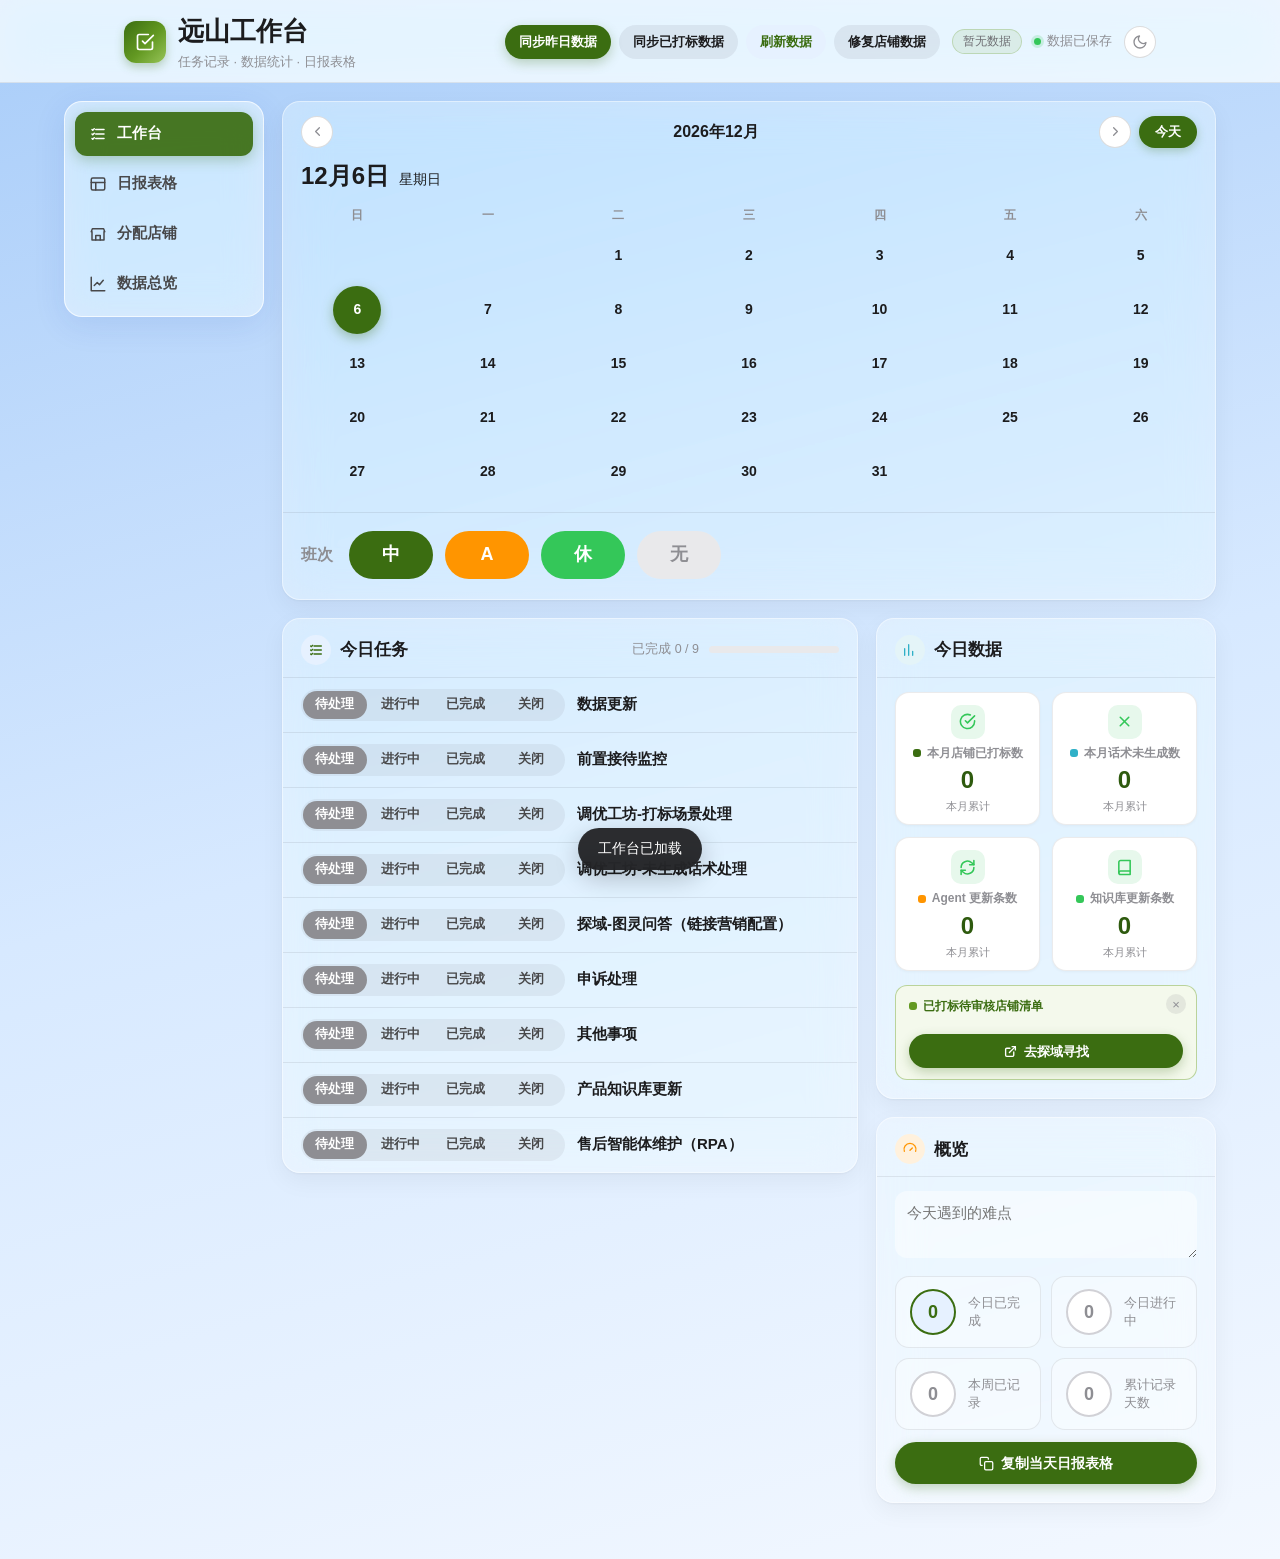
==== index.html @ d8478914 "feat: 数据总览新增数据异常提醒(缺数据含3分钟回复率/体验分较月均下跌/回复率偏低)" ====
<!doctype html>
<html lang="zh-CN">
<head>
<meta charset="utf-8">
<meta name="viewport" content="width=device-width, initial-scale=1">
<meta name="theme-color" content="#3b6d11">
<meta name="apple-mobile-web-app-capable" content="yes">
<meta name="apple-mobile-web-app-status-bar-style" content="default">
<meta name="apple-mobile-web-app-title" content="远山工作台">
<link rel="manifest" href="manifest.json">
<title>客服AI训练师工作台</title>
<style>
:root {
  --bg: #f2f2f7;
  --surface: #ffffff;
  --surface-soft: #f7f7fa;
  --surface-inset: #e9e9eb;
  --hairline: rgba(60, 60, 67, 0.1);
  --hairline-strong: rgba(60, 60, 67, 0.18);
  --text: #1c1c1e;
  --text-soft: #48484a;
  --muted: #8e8e93;
  --blue: #3b6d11;
  --blue-deep: #2e5a0e;
  --blue-soft: #e6f1ff;
  --teal: #30b0c7;
  --teal-soft: #e4f4f8;
  --green: #34c759;
  --green-soft: #e7f8ec;
  --orange: #ff9500;
  --orange-soft: #fff1dd;
  --red: #ff3b30;
  --red-soft: #ffeceb;
  --shadow-card: 0 1px 3px rgba(0, 0, 0, 0.05), 0 8px 24px rgba(0, 0, 0, 0.05);
  --radius-card: 16px;
}

* {
  box-sizing: border-box;
  letter-spacing: 0;
}

html, body {
  margin: 0;
  padding: 0;
}

body {
  background: linear-gradient(165deg, #a9cdf9 0%, #d7e9ff 50%, #f3f8ff 100%);
  min-height: 100vh;
  color: var(--text);
  font-family: -apple-system, BlinkMacSystemFont, "SF Pro Text", "Segoe UI Variable", "Segoe UI", "PingFang SC", "Microsoft YaHei", "Helvetica Neue", Arial, sans-serif;
  font-size: 15px;
  line-height: 1.5;
  -webkit-font-smoothing: antialiased;
  text-rendering: optimizeLegibility;
}

button, input, select, textarea {
  font: inherit;
  color: inherit;
}

button {
  cursor: pointer;
}

[hidden] {
  display: none !important;
}

::selection {
  background: rgba(59, 109, 17, 0.22);
}

.app {
  max-width: 1200px;
  margin: 0 auto;
  padding: 18px 24px 56px;
  display: grid;
  grid-template-columns: 200px minmax(0, 1fr);
  gap: 18px;
  align-items: start;
}

.topbar {
  position: sticky;
  top: 0;
  z-index: 40;
  background: rgba(255, 255, 255, 0.74);
  backdrop-filter: saturate(180%) blur(20px);
  -webkit-backdrop-filter: saturate(180%) blur(20px);
  border-bottom: 1px solid var(--hairline);
}

.topbar-inner {
  max-width: 1080px;
  margin: 0 auto;
  display: flex;
  align-items: center;
  justify-content: space-between;
  gap: 16px;
  padding: 12px 24px 10px;
}

.brand {
  display: flex;
  align-items: center;
  gap: 12px;
  min-width: 0;
}

.brand-icon {
  width: 42px;
  height: 42px;
  border-radius: 12px;
  flex: 0 0 42px;
  display: flex;
  align-items: center;
  justify-content: center;
  color: #fff;
  background: linear-gradient(135deg, #3b6d11 0%, #639922 55%, #97c459 100%);
  box-shadow: 0 4px 10px rgba(59, 109, 17, 0.28);
}

.brand h1 {
  margin: 0;
  font-size: 26px;
  font-weight: 700;
  white-space: nowrap;
}

.brand small {
  display: block;
  color: var(--muted);
  font-size: 13px;
  margin-top: 1px;
}

.topbar-actions {
  display: flex;
  align-items: center;
  gap: 12px;
  flex: 0 0 auto;
}

/* 顶栏高频同步按钮(紧凑) */
.top-sync {
  display: flex;
  align-items: center;
  gap: 8px;
}

.top-sync-btn {
  padding: 5px 10px;
  font-size: 12px;
  border-radius: 8px;
  white-space: nowrap;
}

.top-sync-btn svg {
  width: 13px;
  height: 13px;
  margin-right: 4px;
}

/* 顶栏数据新鲜度提示 */
.top-fresh {
  font-size: 11.5px;
  color: var(--text-secondary, #6e6e73);
  background: rgba(99, 153, 34, 0.1);
  border: 1px solid rgba(99, 153, 34, 0.25);
  border-radius: 999px;
  padding: 3px 10px;
  white-space: nowrap;
}

:root[data-theme="dark"] .top-fresh {
  color: #dcecc5;
  background: rgba(99, 153, 34, 0.16);
  border-color: rgba(99, 153, 34, 0.4);
}

.save-indicator {
  display: inline-flex;
  align-items: center;
  gap: 6px;
  color: var(--muted);
  font-size: 12.5px;
  white-space: nowrap;
}

.save-indicator::before {
  content: "";
  width: 7px;
  height: 7px;
  border-radius: 50%;
  background: var(--green);
  box-shadow: 0 0 0 3px rgba(52, 199, 89, 0.18);
}

.icon-btn {
  width: 32px;
  height: 32px;
  border-radius: 50%;
  border: 1px solid var(--hairline-strong);
  background: var(--surface);
  color: var(--muted);
  display: inline-flex;
  align-items: center;
  justify-content: center;
  padding: 0;
  transition: background 0.15s ease, color 0.15s ease, transform 0.1s ease;
}

.icon-btn:hover {
  background: var(--blue-soft);
  color: var(--blue);
  border-color: rgba(59, 109, 17, 0.35);
}

.icon-btn:active {
  transform: scale(0.92);
}

.today-btn {
  height: 32px;
  border: 0;
  background: var(--blue);
  color: #fff;
  border-radius: 999px;
  padding: 0 16px;
  font-size: 13px;
  font-weight: 600;
  box-shadow: 0 3px 10px rgba(59, 109, 17, 0.28);
}

.today-btn:hover {
  background: var(--blue-deep);
}

.tabs {
  display: flex;
  flex-direction: column;
  gap: 6px;
  margin: 0;
  padding: 10px;
  background: rgba(255, 255, 255, 0.45);
  backdrop-filter: blur(18px) saturate(160%);
  -webkit-backdrop-filter: blur(18px) saturate(160%);
  border: 1px solid rgba(255, 255, 255, 0.7);
  border-radius: 18px;
  box-shadow: 0 8px 32px rgba(30, 64, 175, 0.1);
  position: sticky;
  top: 76px;
}

.tab-btn {
  border: 0;
  background: transparent;
  color: var(--text-soft);
  width: 100%;
  height: 44px;
  padding: 0 14px;
  border-radius: 12px;
  font-size: 14.5px;
  font-weight: 600;
  display: flex;
  align-items: center;
  gap: 10px;
  justify-content: flex-start;
  transition: background 0.18s ease, color 0.18s ease, box-shadow 0.18s ease;
}

.tab-btn::before {
  content: "";
  width: 18px;
  height: 18px;
  flex: 0 0 18px;
  background-color: currentColor;
  -webkit-mask-position: center;
  mask-position: center;
  -webkit-mask-repeat: no-repeat;
  mask-repeat: no-repeat;
  -webkit-mask-size: contain;
  mask-size: contain;
}

.tab-btn[data-view="today"]::before {
  -webkit-mask-image: url("data:image/svg+xml,%3Csvg xmlns='http://www.w3.org/2000/svg' viewBox='0 0 24 24' fill='none' stroke='%23000' stroke-width='2' stroke-linecap='round' stroke-linejoin='round'%3E%3Cpath d='M9 6h11M9 12h11M9 18h11'/%3E%3Cpath d='M4 6l1 1 2-2M4 12l1 1 2-2M4 18l1 1 2-2'/%3E%3C/svg%3E");
  mask-image: url("data:image/svg+xml,%3Csvg xmlns='http://www.w3.org/2000/svg' viewBox='0 0 24 24' fill='none' stroke='%23000' stroke-width='2' stroke-linecap='round' stroke-linejoin='round'%3E%3Cpath d='M9 6h11M9 12h11M9 18h11'/%3E%3Cpath d='M4 6l1 1 2-2M4 12l1 1 2-2M4 18l1 1 2-2'/%3E%3C/svg%3E");
}

.tab-btn[data-view="report"]::before {
  -webkit-mask-image: url("data:image/svg+xml,%3Csvg xmlns='http://www.w3.org/2000/svg' viewBox='0 0 24 24' fill='none' stroke='%23000' stroke-width='2' stroke-linecap='round' stroke-linejoin='round'%3E%3Crect x='3' y='4' width='18' height='16' rx='2'/%3E%3Cpath d='M3 10h18M9 10v10'/%3E%3C/svg%3E");
  mask-image: url("data:image/svg+xml,%3Csvg xmlns='http://www.w3.org/2000/svg' viewBox='0 0 24 24' fill='none' stroke='%23000' stroke-width='2' stroke-linecap='round' stroke-linejoin='round'%3E%3Crect x='3' y='4' width='18' height='16' rx='2'/%3E%3Cpath d='M3 10h18M9 10v10'/%3E%3C/svg%3E");
}

.tab-btn.active {
  background: rgba(59, 109, 17, 0.92);
  color: #fff;
  box-shadow: 0 4px 14px rgba(59, 109, 17, 0.28);
}

.tab-btn[draggable="true"] {
  cursor: grab;
}

.tab-btn[draggable="true"]:active {
  cursor: grabbing;
}

.tab-btn.dragging {
  opacity: 0.45;
  background: rgba(59, 109, 17, 0.1);
}

.tab-btn.drag-over {
  border-left: 3px solid #3b6d11;
}

.today-grid {
  display: grid;
  grid-template-columns: minmax(0, 1fr) 340px;
  gap: 18px;
  align-items: start;
}

.panel {
  background: var(--surface);
  border: 1px solid rgba(60, 60, 67, 0.14);
  border-radius: 18px;
  box-shadow: var(--shadow-card);
  overflow: hidden;
}

.panel-head {
  display: flex;
  align-items: center;
  justify-content: space-between;
  gap: 10px;
  padding: 16px 18px 12px;
  border-bottom: 1px solid var(--hairline);
  background: transparent;
}

.panel-head h2 {
  margin: 0;
  font-size: 17px;
  font-weight: 700;
  display: flex;
  align-items: center;
  gap: 9px;
}

.panel-icon {
  width: 30px;
  height: 30px;
  border-radius: 50%;
  display: inline-flex;
  align-items: center;
  justify-content: center;
  flex: 0 0 30px;
}

.panel-icon.blue {
  background: var(--blue-soft);
  color: var(--blue);
}

.panel-icon.teal {
  background: var(--teal-soft);
  color: var(--teal);
}

.panel-icon.red {
  background: var(--red-soft);
  color: var(--red);
}

.panel-icon.orange {
  background: var(--orange-soft);
  color: var(--orange);
}

.panel-icon.green {
  background: var(--green-soft);
  color: var(--green);
}

.panel-body {
  padding: 14px 18px 18px;
}

.progress-line {
  display: flex;
  align-items: center;
  gap: 10px;
  color: var(--muted);
  font-size: 12.5px;
  font-weight: 500;
}

.progress-bar {
  width: 130px;
  height: 7px;
  background: var(--surface-inset);
  border-radius: 999px;
  overflow: hidden;
}

.progress-fill {
  height: 100%;
  width: 0;
  background: linear-gradient(90deg, #3b6d11, #639922);
  border-radius: 999px;
  transition: width 0.3s ease;
}

.calendar-panel {
  margin-bottom: 18px;
}

.calendar-head {
  display: flex;
  align-items: center;
  gap: 8px;
  padding: 14px 18px 4px;
}

.calendar-month {
  flex: 1;
  text-align: center;
  font-size: 16px;
  font-weight: 700;
}

.calendar-date-line {
  display: flex;
  align-items: baseline;
  gap: 10px;
  padding: 6px 18px 8px;
}

.calendar-date-line strong {
  font-size: 24px;
  font-weight: 700;
}

.calendar-date-line .weekday {
  font-size: 14px;
}

.cal-weekdays {
  display: grid;
  grid-template-columns: repeat(7, 1fr);
  gap: 2px;
  padding: 4px 10px 0;
}

.cal-weekdays span {
  text-align: center;
  font-size: 12px;
  color: var(--muted);
  font-weight: 600;
}

.calendar-grid {
  display: grid;
  grid-template-columns: repeat(7, 1fr);
  gap: 6px 2px;
  padding: 8px 10px 12px;
}

.cal-day {
  position: relative;
  width: 48px;
  height: 48px;
  margin: 0 auto;
  border: 0;
  border-radius: 50%;
  background: transparent;
  color: var(--text);
  font-size: 14px;
  font-weight: 600;
  display: flex;
  flex-direction: column;
  align-items: center;
  justify-content: center;
  gap: 1px;
  transition: background 0.15s ease;
}

.cal-day:hover {
  background: var(--blue-soft);
  color: var(--blue);
}

.cal-day.today {
  box-shadow: 0 0 0 1.5px var(--blue);
}

.cal-day.selected {
  background: var(--blue);
  color: #fff;
  box-shadow: 0 4px 12px rgba(59, 109, 17, 0.35);
}

.cal-day.selected .shift-chip {
  box-shadow: 0 0 0 2px var(--blue);
}

.cal-day.has-data::before {
  content: "";
  width: 5px;
  height: 5px;
  border-radius: 50%;
  background: var(--blue);
  position: absolute;
  top: 4px;
  right: 4px;
  box-shadow: 0 0 0 1.5px #fff;
}

.cal-day.selected.has-data::before {
  background: #fff;
  box-shadow: 0 0 0 1.5px var(--blue);
}

.shift-chip {
  display: inline-flex;
  align-items: center;
  justify-content: center;
  min-width: 30px;
  height: 24px;
  padding: 0 6px;
  border-radius: 999px;
  font-size: 14px;
  font-weight: 700;
  color: #fff;
  position: absolute;
  bottom: -6px;
  left: 50%;
  transform: translateX(-50%);
  box-shadow: 0 0 0 2px #fff;
}

.shift-zhong {
  background: var(--blue);
}

.shift-a {
  background: var(--orange);
}

.shift-xiu {
  background: var(--green);
}

.shift-toolbar {
  display: flex;
  align-items: center;
  gap: 12px;
  border-top: 1px solid var(--hairline);
  margin-top: 4px;
  padding: 18px 18px 20px;
}

.shift-toolbar-label {
  color: var(--muted);
  font-size: 16px;
  font-weight: 600;
  margin-right: 4px;
}

.shift-edit-btn {
  height: 48px;
  min-width: 84px;
  border: 0;
  border-radius: 999px;
  color: #fff;
  font-size: 18px;
  font-weight: 700;
  padding: 0 26px;
  transition: transform 0.1s ease, opacity 0.15s ease;
}

.shift-edit-btn:hover {
  transform: translateY(-1px);
  opacity: 0.9;
}

.shift-edit-btn.shift-none {
  background: var(--surface-inset);
  color: var(--muted);
}

.task-row {
  display: grid;
  grid-template-columns: 264px minmax(170px, 1fr);
  gap: 12px;
  align-items: center;
  padding: 11px 18px;
  border-bottom: 1px solid var(--hairline);
  transition: background 0.12s ease;
}

.task-row:hover {
  background: #fafafc;
}

.task-row:last-child {
  border-bottom: 0;
}

.task-row.is-closed-hidden {
  display: none;
}

.task-name {
  min-width: 0;
  font-weight: 600;
  overflow: hidden;
  text-overflow: ellipsis;
  white-space: nowrap;
}

.seg {
  display: inline-flex;
  gap: 2px;
  background: var(--surface-inset);
  border-radius: 999px;
  padding: 2px;
  width: 100%;
  min-width: 0;
}

.seg-btn {
  flex: 1;
  height: 28px;
  border: 0;
  background: transparent;
  color: var(--text-soft);
  border-radius: 999px;
  font-size: 12.5px;
  font-weight: 600;
  padding: 0 4px;
  white-space: nowrap;
  transition: background 0.15s ease, color 0.15s ease, transform 0.1s ease;
}

.seg-btn:active {
  transform: scale(0.96);
}

.seg-btn.active[data-value="done"] {
  background: var(--green);
  color: #fff;
  box-shadow: 0 2px 6px rgba(52, 199, 89, 0.3);
}

.seg-btn.active[data-value="doing"] {
  background: var(--orange);
  color: #fff;
  box-shadow: 0 2px 6px rgba(255, 149, 0, 0.3);
}

.seg-btn.active[data-value="todo"] {
  background: var(--muted);
  color: #fff;
}

.seg-btn.active[data-value="closed"] {
  background: var(--red);
  color: #fff;
  box-shadow: 0 2px 6px rgba(255, 59, 48, 0.3);
}

.task-row.closed {
  background: #fafafa;
}

.task-row.closed:hover {
  background: #fafafa;
}

.task-row.closed .task-name {
  color: var(--muted);
  text-decoration: line-through;
}

.note-cell {
  display: flex;
  align-items: center;
  justify-content: flex-start;
  min-width: 0;
}

.note-btn {
  width: 32px;
  height: 32px;
  border: 0;
  border-radius: 50%;
  background: transparent;
  color: var(--muted);
  display: inline-flex;
  align-items: center;
  justify-content: center;
  position: relative;
  padding: 0;
  transition: background 0.15s ease, color 0.15s ease, transform 0.1s ease;
}

.note-btn:hover {
  background: var(--blue-soft);
  color: var(--blue);
}

.note-btn:active {
  transform: scale(0.92);
}

.note-btn.has-note::after {
  content: "";
  width: 7px;
  height: 7px;
  border-radius: 50%;
  background: var(--blue);
  position: absolute;
  top: 5px;
  right: 5px;
  box-shadow: 0 0 0 2px #fff;
}

.note-input.open {
  grid-column: 1 / -1;
}

.closed-toggle {
  display: flex;
  width: 100%;
  align-items: center;
  justify-content: center;
  gap: 6px;
  border: 0;
  border-top: 1px solid var(--hairline);
  background: transparent;
  color: var(--blue);
  font-size: 13px;
  font-weight: 600;
  padding: 11px 14px;
  transition: background 0.15s ease;
}

.closed-toggle:hover {
  background: #fafafc;
}

.closed-toggle svg {
  transition: transform 0.2s ease;
}

.closed-toggle.expanded svg {
  transform: rotate(180deg);
}

.select, .input {
  width: 100%;
  height: 34px;
  border: 0;
  border-radius: 12px;
  background: var(--surface-inset);
  padding: 0 11px;
  outline: none;
  transition: background 0.15s ease, box-shadow 0.15s ease;
}

.input {
  min-width: 0;
}

.select {
  appearance: none;
  -webkit-appearance: none;
  padding-right: 28px;
  background-image: url("data:image/svg+xml,%3Csvg xmlns='http://www.w3.org/2000/svg' width='12' height='12' viewBox='0 0 24 24' fill='none' stroke='%238e8e93' stroke-width='2.5' stroke-linecap='round' stroke-linejoin='round'%3E%3Cpath d='M6 9l6 6 6-6'/%3E%3C/svg%3E");
  background-repeat: no-repeat;
  background-position: right 9px center;
}

.select:focus, .input:focus, textarea:focus {
  background: #fff;
  box-shadow: 0 0 0 3px rgba(59, 109, 17, 0.22);
}

.side {
  display: grid;
  gap: 18px;
}

.metric-grid {
  display: grid;
  grid-template-columns: 1fr 1fr;
  gap: 12px;
}

.metric-field label {
  display: flex;
  align-items: center;
  gap: 6px;
  color: var(--text-soft);
  font-size: 12.5px;
  font-weight: 500;
  margin-bottom: 6px;
}

.metric-field label::before {
  content: "";
  width: 8px;
  height: 8px;
  border-radius: 3px;
  background: var(--blue);
}

.metric-field[data-metric="labelCount"] label::before {
  background: var(--blue);
}

.metric-field[data-metric="scriptCount"] label::before {
  background: var(--teal);
}

.metric-field[data-metric="badcaseCount"] label::before {
  background: var(--orange);
}

.metric-field[data-metric="kbCount"] label::before {
  background: var(--green);
}

.metric-field input {
  width: 100%;
  height: 38px;
  border: 0;
  border-radius: 12px;
  background: var(--surface-inset);
  padding: 0 11px;
  outline: none;
  font-weight: 600;
  transition: background 0.15s ease, box-shadow 0.15s ease;
}

.metric-field input:focus {
  background: #fff;
  box-shadow: 0 0 0 3px rgba(59, 109, 17, 0.22);
}

.metric-readonly {
  background: #fff;
  border: 1px solid var(--hairline);
  border-radius: 14px;
  padding: 12px 14px 10px;
  text-align: center;
  display: flex;
  flex-direction: column;
  align-items: center;
  gap: 5px;
  box-shadow: 0 1px 3px rgba(0, 0, 0, 0.04);
}

.metric-readonly .metric-icon {
  width: 34px;
  height: 34px;
  border-radius: 10px;
  background: var(--green-soft);
  color: var(--green);
  display: flex;
  align-items: center;
  justify-content: center;
  margin-bottom: 2px;
}

.metric-readonly label {
  justify-content: center;
  margin: 0;
  font-size: 12px;
  color: var(--muted);
  font-weight: 600;
  line-height: 1.3;
}

.metric-readonly-value {
  font-size: 24px;
  font-weight: 800;
  color: #2e5a0e;
  line-height: 1.15;
}

.metric-readonly-sub {
  font-size: 10.5px;
  color: var(--muted);
}

:root[data-theme="dark"] .metric-readonly {
  background: rgba(44, 44, 46, 0.5);
  border-color: var(--hairline);
}

:root[data-theme="dark"] .metric-readonly .metric-icon {
  background: rgba(52, 199, 89, 0.16);
  color: #6fd88a;
}

:root[data-theme="dark"] .metric-readonly-value {
  color: #97c459;
}

.marked-note {
  margin-top: 14px;
  background: #f4f9ec;
  border: 1px solid rgba(99, 153, 34, 0.4);
  border-radius: 12px;
  padding: 11px 13px;
}

.marked-note-title {
  font-size: 12px;
  font-weight: 700;
  color: #3b6d11;
  margin-bottom: 9px;
  display: flex;
  align-items: center;
  gap: 6px;
}

.marked-note-title::before {
  content: "";
  width: 8px;
  height: 8px;
  border-radius: 3px;
  background: #639922;
}

.marked-note-list {
  display: flex;
  flex-direction: column;
  gap: 6px;
  max-height: 180px;
  overflow: auto;
}

.marked-chip {
  display: flex;
  align-items: center;
  justify-content: space-between;
  background: #fff;
  border: 1px solid rgba(99, 153, 34, 0.3);
  border-radius: 8px;
  padding: 6px 10px;
  font-size: 12px;
}

.marked-shop {
  color: #3f5a24;
  font-weight: 500;
  flex: 1;
  min-width: 0;
  overflow: hidden;
  text-overflow: ellipsis;
  white-space: nowrap;
}

.marked-num {
  flex: 0 0 auto;
  background: #639922;
  color: #fff;
  font-weight: 700;
  font-size: 12px;
  border-radius: 999px;
  padding: 1px 10px;
  margin-left: 8px;
}

.marked-note-btn {
  width: 100%;
  margin-top: 10px;
  display: inline-flex;
  align-items: center;
  justify-content: center;
  gap: 6px;
  font-size: 12.5px;
  padding: 7px 12px;
  background: linear-gradient(135deg, #639922, #3b6d11);
  border: 0;
  color: #fff;
  border-radius: 8px;
  cursor: pointer;
  font-weight: 600;
  transition: opacity 0.15s ease;
}

.marked-note-btn:hover {
  opacity: 0.88;
}

:root[data-theme="dark"] .marked-note {
  background: rgba(99, 153, 34, 0.14);
  border-color: rgba(99, 153, 34, 0.45);
}

:root[data-theme="dark"] .marked-note-title {
  color: #97c459;
}

:root[data-theme="dark"] .marked-chip {
  background: rgba(255, 255, 255, 0.06);
  border-color: rgba(99, 153, 34, 0.35);
}

:root[data-theme="dark"] .marked-shop {
  color: #dcecc5;
}

/* 昨日数据下降通知栏 */
.down-notice {
  margin-bottom: 14px;
  background: #fdf1ef;
  border: 1px solid rgba(220, 38, 38, 0.35);
  border-radius: 12px;
  padding: 11px 13px;
}

.down-notice-title {
  font-size: 12.5px;
  font-weight: 700;
  color: #b91c1c;
  margin-bottom: 9px;
  display: flex;
  align-items: center;
  gap: 6px;
}

.down-notice-title::before {
  content: "";
  width: 8px;
  height: 8px;
  border-radius: 50%;
  background: linear-gradient(135deg, #f59e0b, #dc2626);
}

.down-notice-list {
  display: flex;
  flex-direction: column;
  gap: 6px;
}

.down-notice-item {
  display: flex;
  align-items: center;
  gap: 8px;
  flex-wrap: wrap;
  font-size: 12.5px;
  background: #fffaf8;
  border: 1px solid rgba(220, 38, 38, 0.22);
  border-radius: 8px;
  padding: 6px 10px;
}

.down-shop {
  font-weight: 600;
  color: #991b1b;
}

.down-tag {
  background: #fde8e8;
  color: #dc2626;
  font-size: 11.5px;
  font-weight: 600;
  border-radius: 999px;
  padding: 1px 8px;
}

.down-notice-empty {
  font-size: 12px;
  color: #9aa19b;
}

/* 数据缺口提醒(信息蓝绿色) */
.gap-notice {
  margin-bottom: 14px;
  background: #f2fafb;
  border: 1px solid rgba(48, 176, 199, 0.4);
  border-radius: 12px;
  padding: 11px 13px;
  position: relative;
}

/* 数据异常提醒: 复用缺口提醒布局, 橙色主题区分 */
.abn-notice {
  background: #fff8f0;
  border-color: rgba(255, 149, 0, 0.5);
}
.abn-notice .gap-notice-title {
  color: #c2410c;
}

.gap-notice-title {
  font-size: 12.5px;
  font-weight: 700;
  color: #0e7f96;
  margin-bottom: 9px;
  display: flex;
  align-items: center;
  gap: 6px;
}

.gap-notice-title::before {
  content: "";
  width: 8px;
  height: 8px;
  border-radius: 50%;
  background: linear-gradient(135deg, #30b0c7, #0e7f96);
}

.gap-notice-list {
  display: flex;
  flex-direction: column;
  gap: 5px;
}

.gap-notice-item {
  display: flex;
  align-items: center;
  gap: 6px;
  flex-wrap: wrap;
  font-size: 12px;
  background: #f7fdfe;
  border: 1px solid rgba(48, 176, 199, 0.22);
  border-radius: 8px;
  padding: 5px 9px;
}

.gap-shop {
  font-weight: 600;
  color: #0b4f5e;
}

.gap-tag {
  background: #e0f3f7;
  color: #0e7f96;
  font-size: 11px;
  font-weight: 600;
  border-radius: 999px;
  padding: 1px 7px;
}

.gap-notice-ok {
  font-size: 12px;
  color: #1a7f37;
  padding: 2px 0;
}

:root[data-theme="dark"] .gap-notice {
  background: rgba(48, 176, 199, 0.1);
  border-color: rgba(48, 176, 199, 0.4);
}

:root[data-theme="dark"] .gap-notice-title {
  color: #6cd4e8;
}

:root[data-theme="dark"] .gap-notice-item {
  background: rgba(255, 255, 255, 0.05);
  border-color: rgba(48, 176, 199, 0.3);
}

:root[data-theme="dark"] .gap-shop {
  color: #a8e6f2;
}

:root[data-theme="dark"] .gap-tag {
  background: rgba(48, 176, 199, 0.22);
  color: #6cd4e8;
}

/* --- 数据达标提醒通知栏(用户自定义标准) --- */
.std-notice {
  margin-bottom: 14px;
  background: #fff7ec;
  border: 1px solid rgba(217, 119, 6, 0.4);
  border-radius: 12px;
  padding: 11px 13px;
  position: relative;
}

.std-notice-title {
  font-size: 12.5px;
  font-weight: 700;
  color: #92400e;
  margin-bottom: 9px;
  display: flex;
  align-items: center;
  gap: 6px;
}

.std-notice-title::before {
  content: "";
  width: 8px;
  height: 8px;
  border-radius: 50%;
  background: linear-gradient(135deg, #f59e0b, #d97706);
}

.std-notice-head {
  display: flex;
  align-items: center;
  justify-content: space-between;
  margin-bottom: 9px;
}

.std-notice-title {
  margin-bottom: 0;
}

.std-set-btn {
  font-size: 11px;
  padding: 3px 8px;
  border-radius: 7px;
  background: rgba(217, 119, 6, 0.1);
  border: 1px solid rgba(217, 119, 6, 0.35);
  color: #b45309;
  cursor: pointer;
  display: inline-flex;
  align-items: center;
  gap: 4px;
  transition: background 0.15s;
}

.std-set-btn:hover {
  background: rgba(217, 119, 6, 0.18);
}

.std-notice-list {
  display: flex;
  flex-direction: column;
  gap: 6px;
}

.std-notice-item {
  display: flex;
  align-items: center;
  gap: 6px;
  flex-wrap: wrap;
  font-size: 12px;
  background: #fffdf7;
  border: 1px solid rgba(217, 119, 6, 0.22);
  border-radius: 8px;
  padding: 5px 9px;
}

.std-shop {
  font-weight: 600;
  color: #7c2d12;
}

.std-tag {
  background: #fdeed8;
  color: #b45309;
  border-radius: 999px;
  padding: 1px 8px;
  font-size: 11px;
  white-space: nowrap;
}

.std-notice-ok {
  font-size: 12px;
  color: #1a7f37;
  padding: 2px 0;
}

:root[data-theme="dark"] .std-notice {
  background: rgba(217, 119, 6, 0.1);
  border-color: rgba(217, 119, 6, 0.4);
}

:root[data-theme="dark"] .std-notice-title {
  color: #fbbf24;
}

:root[data-theme="dark"] .std-notice-item {
  background: rgba(255, 255, 255, 0.05);
  border-color: rgba(217, 119, 6, 0.3);
}

:root[data-theme="dark"] .std-shop {
  color: #fcd9a8;
}

:root[data-theme="dark"] .std-tag {
  background: rgba(217, 119, 6, 0.22);
  color: #fbbf24;
}

:root[data-theme="dark"] .std-set-btn {
  background: rgba(217, 119, 6, 0.18);
  border-color: rgba(217, 119, 6, 0.45);
  color: #fbbf24;
}

/* 标准编辑弹窗 */
.th-editor {
  display: flex;
  flex-direction: column;
  gap: 10px;
  padding: 4px 2px;
}

.th-field {
  display: flex;
  align-items: center;
  gap: 10px;
  font-size: 13px;
}

.th-field label {
  flex: 0 0 92px;
  font-weight: 600;
  color: #3a3a3c;
}

.th-field input {
  width: 90px;
  padding: 5px 8px;
  border: 1px solid rgba(60, 60, 67, 0.25);
  border-radius: 7px;
  font-size: 13px;
  background: #fff;
  color: #1c1c1e;
}

.th-field .th-unit {
  color: #8e8e93;
  font-size: 12px;
}

:root[data-theme="dark"] .th-field label {
  color: #d1d1d6;
}

:root[data-theme="dark"] .th-field input {
  background: #1c1c1e;
  border-color: rgba(255, 255, 255, 0.2);
  color: #f0f0f0;
}

.th-editor-hint {
  font-size: 11.5px;
  color: #8e8e93;
  margin-top: 2px;
}

:root[data-theme="dark"] .down-notice {
  background: rgba(220, 38, 38, 0.1);
  border-color: rgba(220, 38, 38, 0.4);
}

:root[data-theme="dark"] .down-notice-title {
  color: #f5a3a3;
}

:root[data-theme="dark"] .down-notice-item {
  background: rgba(255, 255, 255, 0.05);
  border-color: rgba(220, 38, 38, 0.3);
}

:root[data-theme="dark"] .down-shop {
  color: #f2c9c9;
}

:root[data-theme="dark"] .down-tag {
  background: rgba(220, 38, 38, 0.22);
  color: #f5a3a3;
}

/* 卡片关闭按钮 */
.marked-note,
.down-notice {
  position: relative;
}

.note-close {
  position: absolute;
  top: 8px;
  right: 10px;
  width: 20px;
  height: 20px;
  border: 0;
  border-radius: 50%;
  background: rgba(120, 120, 128, 0.14);
  color: #8e8e93;
  font-size: 13px;
  line-height: 1;
  cursor: pointer;
  display: flex;
  align-items: center;
  justify-content: center;
  padding: 0;
  transition: background 0.15s ease, color 0.15s ease;
}

.note-close:hover {
  background: rgba(120, 120, 128, 0.28);
  color: #48484a;
}

:root[data-theme="dark"] .note-close {
  background: rgba(255, 255, 255, 0.12);
  color: #98989f;
}

:root[data-theme="dark"] .note-close:hover {
  background: rgba(255, 255, 255, 0.22);
  color: #e5e5ea;
}

textarea {
  width: 100%;
  min-height: 104px;
  border: 0;
  border-radius: 12px;
  background: var(--surface-inset);
  padding: 10px 12px;
  resize: vertical;
  outline: none;
  line-height: 1.55;
  transition: background 0.15s ease, box-shadow 0.15s ease;
}

.summary-grid {
  display: grid;
  grid-template-columns: 1fr 1fr;
  gap: 10px;
}

/* 概览卡片合并布局: 难点输入 + 统计 + 日报按钮 间距 */
.panel-body textarea#difficulty {
  margin-bottom: 12px;
  min-height: 56px;
}

.summary-report-btn {
  margin-top: 12px;
}

.summary-cell {
  background: var(--surface-soft);
  border: 1px solid var(--hairline);
  border-radius: 14px;
  padding: 12px 14px;
  display: flex;
  align-items: center;
  gap: 12px;
  transition: transform 0.12s ease;
}

.summary-cell:hover {
  transform: translateY(-1px);
}

.summary-cell .num {
  width: 46px;
  height: 46px;
  flex: 0 0 46px;
  border-radius: 50%;
  display: inline-flex;
  align-items: center;
  justify-content: center;
  font-size: 18px;
  font-weight: 700;
  color: var(--muted);
  background: var(--surface);
  border: 2px solid #d1d1d6;
}

.summary-cell .label {
  color: var(--muted);
  font-size: 12.5px;
}

.summary-cell .num.accent {
  color: var(--blue);
  border-color: var(--blue);
  background: var(--blue-soft);
}

.report-actions {
  display: flex;
  align-items: center;
  gap: 8px;
  flex-wrap: wrap;
}

/* 危险操作独立分组: 与常规操作分隔, 防误触 */
.report-danger-group {
  display: flex;
  align-items: center;
  gap: 8px;
  padding-left: 12px;
  margin-left: 4px;
  border-left: 1px solid rgba(120, 120, 128, 0.25);
}

:root[data-theme="dark"] .report-danger-group {
  border-left-color: rgba(255, 255, 255, 0.16);
}

.btn {
  display: inline-flex;
  align-items: center;
  justify-content: center;
  gap: 7px;
  height: 34px;
  border: 0;
  border-radius: 999px;
  background: var(--surface-inset);
  color: var(--text);
  padding: 0 14px;
  font-size: 13px;
  font-weight: 600;
  white-space: nowrap;
  transition: background 0.15s ease, box-shadow 0.15s ease, transform 0.1s ease;
}

.btn:hover {
  background: #dfe0e4;
}

.btn:active {
  transform: scale(0.97);
}

.btn.primary {
  background: var(--blue);
  color: #fff;
  box-shadow: 0 4px 12px rgba(59, 109, 17, 0.28);
}

.btn.primary:hover {
  background: var(--blue-deep);
}

.btn.block {
  width: 100%;
  height: 42px;
  font-size: 14px;
}

.btn.ghost {
  background: var(--blue-soft);
  color: var(--blue);
}

.btn.ghost:hover {
  background: #d8eaff;
}

.btn.danger {
  background: var(--red-soft);
  color: var(--red);
}

.btn.danger:hover {
  background: #ffdcd9;
}

.table-wrap {
  overflow-x: auto;
}

table.report {
  width: 100%;
  border-collapse: collapse;
  min-width: 1080px;
  font-size: 13.5px;
}

table.report th, table.report td {
  border-bottom: 1px solid var(--hairline);
  padding: 11px 14px;
  text-align: left;
  vertical-align: top;
}

table.report th {
  background: var(--surface-soft);
  color: var(--muted);
  font-size: 12px;
  font-weight: 600;
  white-space: nowrap;
  position: sticky;
  top: 0;
}

table.report tbody tr:hover {
  background: #fafafc;
}

.date-cell {
  white-space: nowrap;
  font-weight: 600;
}

.date-cell.collapsible {
  cursor: pointer;
  user-select: none;
}

.date-cell.collapsible:hover .date-main {
  color: #3B6D11;
}

.date-cell .toggle-arrow {
  display: inline-flex;
  align-items: center;
  justify-content: center;
  margin-top: 4px;
  color: #8e8e93;
  transition: transform 0.18s ease;
}

table.report tr.collapsed .toggle-arrow {
  transform: rotate(-90deg);
}

table.report tr.collapsed td.detail-cell {
  display: none;
}

table.report tr.collapsed {
  background: rgba(248, 250, 244, 0.5);
}

table.report tr.month-row {
  cursor: pointer;
}

table.report tr.month-row:hover td {
  background: #f6fbf0;
}

table.report tr.month-row td {
  background: #fff;
  border-top: 1px solid #eef2e7;
  padding: 8px 12px;
}

table.report tr.month-row td .month-cell {
  display: flex;
  align-items: center;
  gap: 10px;
  font-size: 13.5px;
  font-weight: 700;
  color: #2E5A0E;
}

table.report tr.month-row .month-badge {
  display: inline-flex;
  align-items: center;
  justify-content: center;
  width: 30px;
  height: 30px;
  border-radius: 8px;
  background: linear-gradient(135deg, #4A8418, #76B13C);
  color: #fff;
  font-size: 12.5px;
  font-weight: 600;
  flex: 0 0 auto;
}

table.report tr.month-row .month-count {
  font-size: 12px;
  color: #8e8e93;
  font-weight: 400;
  margin-left: 2px;
}

table.report tr.month-row .month-arrow {
  margin-left: auto;
  display: inline-flex;
  align-items: center;
  color: #8e8e93;
  transition: transform 0.18s ease;
}

table.report tr.month-row.open .month-arrow {
  transform: rotate(180deg);
  color: #3B6D11;
}

table.report tr.month-row .month-state {
  font-size: 11px;
  color: #9aa19b;
  background: rgba(120, 120, 128, 0.12);
  border-radius: 999px;
  padding: 1px 9px;
  margin-left: 8px;
  transition: color 0.15s ease, background 0.15s ease;
}

table.report tr.month-row.open .month-state {
  color: #3B6D11;
  background: rgba(99, 153, 34, 0.14);
}

.day-state-tip {
  font-size: 10.5px;
  color: var(--muted);
  margin-left: 6px;
  font-weight: 400;
}

table.report tr.day-row:not(.collapsed) .day-state-tip {
  display: none;
}

table.report tr.day-row[data-month] {
  display: none;
}

table.report tr.month-row.open ~ tr.day-row[data-month] {
  display: table-row;
}

.date-cell small {
  display: block;
  color: var(--muted);
  font-size: 12px;
  font-weight: 400;
}

.status-summary {
  white-space: nowrap;
  font-size: 12.5px;
  font-weight: 500;
}

.status-summary .ok {
  color: var(--green);
}

.status-summary .warn {
  color: var(--orange);
}

.status-summary .muted {
  color: var(--muted);
}

.status-summary .closed {
  color: #aeaeb2;
}

.metric-num {
  min-width: 64px;
  white-space: nowrap;
  font-weight: 600;
}

.difficulty-cell {
  min-width: 180px;
  max-width: 280px;
  overflow-wrap: break-word;
}

.empty-row td {
  color: var(--muted);
  text-align: center;
  padding: 42px 12px;
  font-size: 13.5px;
}

.toast {
  position: fixed;
  left: 50%;
  bottom: 30px;
  transform: translateX(-50%) translateY(10px);
  background: rgba(28, 28, 30, 0.92);
  backdrop-filter: blur(10px);
  -webkit-backdrop-filter: blur(10px);
  color: #fff;
  font-size: 13.5px;
  font-weight: 500;
  padding: 11px 20px;
  border-radius: 999px;
  opacity: 0;
  pointer-events: none;
  transition: opacity 0.25s ease, transform 0.25s ease;
  z-index: 60;
  box-shadow: 0 8px 24px rgba(0, 0, 0, 0.22);
}

.toast.show {
  opacity: 1;
  transform: translateX(-50%) translateY(0);
}

.loading-overlay {
  position: fixed;
  inset: 0;
  background: rgba(255, 255, 255, 0.55);
  backdrop-filter: blur(8px);
  -webkit-backdrop-filter: blur(8px);
  display: flex;
  align-items: center;
  justify-content: center;
  z-index: 100;
  opacity: 0;
  pointer-events: none;
  transition: opacity 0.2s ease;
}

.loading-overlay.show {
  opacity: 1;
  pointer-events: auto;
}

.loading-spinner {
  width: 36px;
  height: 36px;
  border: 3px solid var(--surface-inset);
  border-top-color: var(--blue);
  border-radius: 50%;
  animation: spin 0.7s linear infinite;
}

@keyframes spin {
  to { transform: rotate(360deg); }
}

/* --- Modal --- */
.modal-overlay {
  position: fixed;
  inset: 0;
  background: rgba(0, 0, 0, 0.35);
  backdrop-filter: blur(6px);
  -webkit-backdrop-filter: blur(6px);
  display: flex;
  align-items: center;
  justify-content: center;
  z-index: 90;
  opacity: 0;
  pointer-events: none;
  transition: opacity 0.2s ease;
}

.modal-overlay.show {
  opacity: 1;
  pointer-events: auto;
}

.modal {
  background: rgba(255, 255, 255, 0.92);
  backdrop-filter: blur(20px) saturate(160%);
  -webkit-backdrop-filter: blur(20px) saturate(160%);
  border: 1px solid rgba(255, 255, 255, 0.7);
  border-radius: 20px;
  box-shadow: 0 20px 60px rgba(0, 0, 0, 0.25);
  padding: 24px;
  max-width: 360px;
  width: 88%;
  transform: scale(0.92);
  transition: transform 0.2s ease;
}

.modal-overlay.show .modal {
  transform: scale(1);
}

.modal-title {
  font-size: 17px;
  font-weight: 700;
  margin: 0 0 8px;
}

.modal-body {
  font-size: 14px;
  color: var(--text-soft);
  line-height: 1.5;
  margin-bottom: 20px;
}

.modal-actions {
  display: flex;
  gap: 10px;
  justify-content: flex-end;
}

/* --- Theme toggle --- */
.theme-toggle {
  width: 32px;
  height: 32px;
  border-radius: 50%;
  border: 1px solid var(--hairline-strong);
  background: var(--surface);
  color: var(--muted);
  display: inline-flex;
  align-items: center;
  justify-content: center;
  padding: 0;
  cursor: pointer;
  transition: background 0.15s ease, color 0.15s ease;
}

.theme-toggle:hover {
  background: var(--blue-soft);
  color: var(--blue);
}

/* --- Dark mode --- */
@media (prefers-color-scheme: dark) {
  :root:not([data-theme="light"]) {
    --bg: #000000;
    --surface: #1c1c1e;
    --surface-soft: #2c2c2e;
    --surface-inset: #3a3a3c;
    --hairline: rgba(255, 255, 255, 0.1);
    --hairline-strong: rgba(255, 255, 255, 0.18);
    --text: #ffffff;
    --text-soft: #e5e5ea;
    --muted: #98989f;
  }

  body {
    background: linear-gradient(165deg, #0a1628 0%, #0d1f3c 50%, #0a0f1a 100%);
  }

  .panel {
    background: rgba(44, 44, 46, 0.5) !important;
    border-color: rgba(255, 255, 255, 0.12) !important;
  }

  .seg {
    background: rgba(118, 118, 128, 0.24) !important;
  }

  .select, .input, textarea {
    background: rgba(58, 58, 60, 0.6) !important;
    color: var(--text);
  }

  .metric-field input {
    background: rgba(58, 58, 60, 0.6) !important;
    color: var(--text);
  }

  .summary-cell {
    background: rgba(44, 44, 46, 0.4) !important;
  }

  table.report th {
    background: rgba(44, 44, 46, 0.5) !important;
    color: var(--muted);
  }

  .task-row:hover {
    background: rgba(255, 255, 255, 0.06) !important;
  }

  .task-row.closed, .task-row.closed:hover {
    background: rgba(255, 255, 255, 0.03) !important;
  }

  .closed-toggle:hover {
    background: rgba(255, 255, 255, 0.06) !important;
  }

  .btn {
    background: rgba(118, 118, 128, 0.24) !important;
    color: var(--text);
  }

  .btn:hover {
    background: rgba(118, 118, 128, 0.36) !important;
  }

  .topbar {
    background: rgba(28, 28, 30, 0.72);
  }

  .tabs {
    background: rgba(44, 44, 46, 0.45);
    border-color: rgba(255, 255, 255, 0.12);
  }

  .modal {
    background: rgba(44, 44, 46, 0.95);
    border-color: rgba(255, 255, 255, 0.15);
  }

  .shop-card {
    background: rgba(44, 44, 46, 0.5) !important;
    border-color: rgba(255, 255, 255, 0.12) !important;
  }

  .shop-card.key-shop {
    background: linear-gradient(180deg, rgba(255, 149, 0, 0.08), rgba(255, 149, 0, 0.04)) !important;
  }

  .summary-chart {
    background: #1c1c1e !important;
  }

  .summary-shop-card, .summary-overview-card, .summary-detail-card {
    background: rgba(44, 44, 46, 0.5) !important;
    border-color: rgba(255, 255, 255, 0.12) !important;
  }

  .theme-toggle {
    background: rgba(44, 44, 46, 0.6);
    border-color: rgba(255, 255, 255, 0.15);
    color: var(--text-soft);
  }
}

:root[data-theme="dark"] {
  --bg: #000000;
  --surface: #1c1c1e;
  --surface-soft: #2c2c2e;
  --surface-inset: #3a3a3c;
  --hairline: rgba(255, 255, 255, 0.1);
  --hairline-strong: rgba(255, 255, 255, 0.18);
  --text: #ffffff;
  --text-soft: #e5e5ea;
  --muted: #98989f;
}

:root[data-theme="dark"] body {
  background: linear-gradient(165deg, #0a1628 0%, #0d1f3c 50%, #0a0f1a 100%);
}

:root[data-theme="dark"] .panel {
  background: rgba(44, 44, 46, 0.5) !important;
  border-color: rgba(255, 255, 255, 0.12) !important;
}

:root[data-theme="dark"] .seg {
  background: rgba(118, 118, 128, 0.24) !important;
}

:root[data-theme="dark"] .select,
:root[data-theme="dark"] .input,
:root[data-theme="dark"] textarea {
  background: rgba(58, 58, 60, 0.6) !important;
  color: #fff;
}

:root[data-theme="dark"] .metric-field input {
  background: rgba(58, 58, 60, 0.6) !important;
  color: #fff;
}

:root[data-theme="dark"] .summary-cell {
  background: rgba(44, 44, 46, 0.4) !important;
}

:root[data-theme="dark"] table.report th {
  background: rgba(44, 44, 46, 0.5) !important;
  color: var(--muted);
}

:root[data-theme="dark"] .task-row:hover {
  background: rgba(255, 255, 255, 0.06) !important;
}

:root[data-theme="dark"] .task-row.closed,
:root[data-theme="dark"] .task-row.closed:hover {
  background: rgba(255, 255, 255, 0.03) !important;
}

:root[data-theme="dark"] .closed-toggle:hover {
  background: rgba(255, 255, 255, 0.06) !important;
}

:root[data-theme="dark"] .btn {
  background: rgba(118, 118, 128, 0.24) !important;
  color: #fff;
}

:root[data-theme="dark"] .btn:hover {
  background: rgba(118, 118, 128, 0.36) !important;
}

:root[data-theme="dark"] .topbar {
  background: rgba(28, 28, 30, 0.72);
}

:root[data-theme="dark"] .tabs {
  background: rgba(44, 44, 46, 0.45);
  border-color: rgba(255, 255, 255, 0.12);
}

:root[data-theme="dark"] .modal {
  background: rgba(44, 44, 46, 0.95);
  border-color: rgba(255, 255, 255, 0.15);
}

:root[data-theme="dark"] .shop-card {
  background: rgba(44, 44, 46, 0.5) !important;
  border-color: rgba(255, 255, 255, 0.12) !important;
}

:root[data-theme="dark"] .shop-card.key-shop {
  background: linear-gradient(180deg, rgba(255, 149, 0, 0.08), rgba(255, 149, 0, 0.04)) !important;
}

:root[data-theme="dark"] .summary-chart {
  background: #1c1c1e !important;
}

:root[data-theme="dark"] .summary-shop-card,
:root[data-theme="dark"] .summary-overview-card,
:root[data-theme="dark"] .summary-detail-card {
  background: rgba(44, 44, 46, 0.5) !important;
  border-color: rgba(255, 255, 255, 0.12) !important;
}

:root[data-theme="dark"] .summary-group {
  background: rgba(44, 44, 46, 0.4) !important;
  border-color: rgba(255, 255, 255, 0.12) !important;
}

:root[data-theme="dark"] .summary-stat {
  background: rgba(255, 255, 255, 0.06) !important;
  border-color: rgba(255, 255, 255, 0.1) !important;
}

:root[data-theme="dark"] .theme-toggle {
  background: rgba(44, 44, 46, 0.6);
  border-color: rgba(255, 255, 255, 0.15);
  color: #e5e5ea;
}

.table-wrap::-webkit-scrollbar {
  height: 8px;
}

.table-wrap::-webkit-scrollbar-thumb {
  background: #c7c7cc;
  border-radius: 999px;
}

@media (max-width: 1100px) {
  .today-grid {
    grid-template-columns: minmax(0, 1fr);
  }

  .task-row {
    grid-template-columns: 264px 1fr;
  }

  .note-input.open {
    grid-column: 1 / -1;
  }
}

@media (max-width: 720px) {
  .app {
    padding: 14px 12px 40px;
    grid-template-columns: minmax(0, 1fr);
  }

  .tabs, main {
    min-width: 0;
  }

  .tabs {
    flex-direction: row;
    position: static;
    top: auto;
    overflow-x: auto;
  }

  .tab-btn {
    flex: 1 1 0;
    justify-content: center;
  }

  .topbar-inner {
    padding: 10px 12px 8px;
    align-items: flex-start;
    flex-direction: column;
    gap: 10px;
  }

  .brand h1 {
    font-size: 21px;
  }

  .topbar-actions {
    width: 100%;
    justify-content: flex-end;
  }

  .calendar-date-line strong {
    font-size: 20px;
  }

  .cal-day {
    width: 44px;
    height: 44px;
  }

  .shift-chip {
    height: 22px;
    min-width: 26px;
    font-size: 13px;
  }

  .calendar-grid, .cal-weekdays {
    padding-left: 6px;
    padding-right: 6px;
  }

  .task-row {
    grid-template-columns: minmax(0, 1fr) 84px;
    padding: 12px 14px;
    gap: 10px;
  }

  .task-name {
    grid-column: 1 / -1;
    grid-row: 1;
  }

  .seg {
    grid-column: 1 / -1;
    grid-row: 2;
  }

  .priority-select {
    grid-column: 1 / 2;
    grid-row: 3;
  }

  .note-cell {
    grid-column: 2 / 3;
    grid-row: 3;
    justify-content: flex-end;
  }

  .note-input.open {
    grid-column: 1 / -1;
    grid-row: 4;
  }

  .shift-toolbar {
    flex-wrap: wrap;
    gap: 10px;
  }

  .shift-toolbar-label {
    flex-basis: 100%;
    margin-right: 0;
  }

  .shift-edit-btn {
    flex: 1 1 calc(50% - 5px);
    min-width: 0;
    height: 44px;
    font-size: 16px;
    padding: 0 14px;
  }

  .metric-grid, .summary-grid {
    grid-template-columns: minmax(0, 1fr) minmax(0, 1fr);
  }

  .report-actions {
    width: 100%;
  }

  .save-indicator {
    display: none;
  }
}

.panel {
  background: rgba(255, 255, 255, 0.32);
  border-color: rgba(255, 255, 255, 0.45);
  backdrop-filter: blur(22px) saturate(150%);
  -webkit-backdrop-filter: blur(22px) saturate(150%);
}

.seg {
  background: rgba(118, 118, 128, 0.1);
}

.select, .input, textarea {
  background: rgba(255, 255, 255, 0.45);
}

.metric-field input {
  background: rgba(255, 255, 255, 0.45);
}

.summary-cell {
  background: rgba(255, 255, 255, 0.35);
}

table.report th {
  background: rgba(247, 247, 250, 0.4);
}

.task-row:hover {
  background: rgba(255, 255, 255, 0.35);
}

.task-row.closed, .task-row.closed:hover {
  background: rgba(255, 255, 255, 0.25);
}

.closed-toggle:hover {
  background: rgba(255, 255, 255, 0.35);
}

.btn {
  background: rgba(118, 118, 128, 0.12);
}

.tab-btn[data-view="shops"]::before {
  -webkit-mask-image: url("data:image/svg+xml,%3Csvg xmlns='http://www.w3.org/2000/svg' viewBox='0 0 24 24' fill='none' stroke='%23000' stroke-width='2' stroke-linecap='round' stroke-linejoin='round'%3E%3Cpath d='M3 9l1.5-4h15L21 9'/%3E%3Cpath d='M4 9v11h16V9'/%3E%3Cpath d='M9 20v-6h6v6'/%3E%3C/svg%3E");
  mask-image: url("data:image/svg+xml,%3Csvg xmlns='http://www.w3.org/2000/svg' viewBox='0 0 24 24' fill='none' stroke='%23000' stroke-width='2' stroke-linecap='round' stroke-linejoin='round'%3E%3Cpath d='M3 9l1.5-4h15L21 9'/%3E%3Cpath d='M4 9v11h16V9'/%3E%3Cpath d='M9 20v-6h6v6'/%3E%3C/svg%3E");
}

.shops-tabs {
  display: flex;
  gap: 6px;
  margin-bottom: 12px;
  padding: 4px;
  background: rgba(255, 255, 255, 0.45);
  border: 1px solid rgba(255, 255, 255, 0.7);
  border-radius: 999px;
}

.shops-tab {
  flex: 1;
  height: 34px;
  border: 0;
  border-radius: 999px;
  background: transparent;
  color: var(--text-soft);
  font-weight: 600;
  transition: background 0.15s ease, color 0.15s ease;
}

.shops-tab.active {
  background: var(--blue);
  color: #fff;
  box-shadow: 0 3px 10px rgba(59, 109, 17, 0.28);
}

.shops-date {
  color: var(--text-soft);
  font-size: 14px;
  font-weight: 600;
  margin-bottom: 10px;
}

.shop-add-row {
  display: flex;
  gap: 10px;
  margin-bottom: 14px;
  flex-wrap: wrap;
}

.shop-add-row .input {
  flex: 1 1 180px;
}

.shop-list, .shop-daily-list {
  display: grid;
  gap: 12px;
}

.shop-card {
  background: var(--surface-soft);
  border: 1px solid var(--hairline);
  border-radius: 14px;
  padding: 12px 14px;
  display: grid;
  gap: 10px;
}

.shop-card-head {
  display: grid;
  grid-template-columns: minmax(0, 1fr) 150px 72px;
  gap: 10px;
  align-items: center;
}

.shop-name {
  font-weight: 600;
  min-width: 0;
  overflow: hidden;
  text-overflow: ellipsis;
  white-space: nowrap;
}

.shop-metrics {
  display: grid;
  grid-template-columns: repeat(4, minmax(0, 1fr));
  gap: 10px;
}

.shop-metric label {
  display: block;
  color: var(--muted);
  font-size: 12px;
  margin-bottom: 4px;
}

.shop-remove {
  height: 32px;
}

.shops-empty {
  color: var(--muted);
  text-align: center;
  padding: 28px 12px;
}

.shop-month-panel {
  min-width: 0;
}

.shop-month-head {
  display: flex;
  align-items: center;
  gap: 10px;
  margin-bottom: 10px;
  flex-wrap: wrap;
}

.shop-month-title {
  flex: 1;
  text-align: center;
  font-size: 16px;
  font-weight: 700;
}

.shop-metric-seg {
  display: inline-flex;
  gap: 2px;
  background: var(--surface-inset);
  border-radius: 999px;
  padding: 2px;
}

.shop-metric-seg .seg-btn {
  height: 28px;
  padding: 0 12px;
}

.shop-month-table {
  min-width: 1200px;
}

.shop-month-name {
  max-width: 220px;
  overflow: hidden;
  text-overflow: ellipsis;
  white-space: nowrap;
  font-weight: 600;
}

.shop-month-avg {
  font-weight: 700;
  color: var(--blue);
}

@media (max-width: 720px) {
  .shop-card-head {
    grid-template-columns: minmax(0, 1fr) 72px;
  }

  .shop-card-head input[data-field="owner"] {
    grid-column: 1 / -1;
  }

  .shop-metrics {
    grid-template-columns: repeat(2, minmax(0, 1fr));
  }

  .shops-tab {
    font-size: 13px;
  }
}

.shop-list {
  grid-template-columns: repeat(2, minmax(0, 1fr));
}

.shop-card {
  background: rgba(255, 255, 255, 0.55);
  backdrop-filter: blur(18px) saturate(150%);
  -webkit-backdrop-filter: blur(18px) saturate(150%);
  border: 1px solid rgba(255, 255, 255, 0.7);
  box-shadow: 0 8px 24px rgba(30, 64, 175, 0.08);
}

.shop-card.key-shop {
  border-color: rgba(255, 149, 0, 0.5);
  background: linear-gradient(180deg, rgba(255, 253, 248, 0.6), rgba(255, 248, 236, 0.45));
}

.shop-card-head {
  grid-template-columns: minmax(0, 1fr) auto auto 72px;
}

.shop-card-head-daily {
  grid-template-columns: auto auto;
  justify-content: flex-start;
}

.shop-name-input {
  font-weight: 600;
}

.shop-key-badge {
  display: inline-flex;
  align-items: center;
  gap: 4px;
  height: 24px;
  padding: 0 8px;
  border-radius: 999px;
  background: var(--orange);
  color: #fff;
  font-size: 12px;
  font-weight: 700;
  white-space: nowrap;
}

.shop-key-badge.small {
  height: 20px;
  font-size: 11px;
  padding: 0 7px;
}

.shop-key-toggle {
  width: 32px;
  height: 32px;
  border-radius: 50%;
  border: 1px solid var(--hairline);
  background: #fff;
  color: var(--muted);
  display: inline-flex;
  align-items: center;
  justify-content: center;
  padding: 0;
  transition: background 0.15s ease, color 0.15s ease;
}

.shop-key-toggle:hover {
  background: var(--surface-inset);
}

.shop-key-toggle.active {
  background: var(--orange-soft);
  color: var(--orange);
  border-color: rgba(255, 149, 0, 0.4);
}

.shop-key-toggle.active svg {
  fill: currentColor;
}

.shop-card-foot {
  display: grid;
  grid-template-columns: 150px minmax(0, 1fr);
  gap: 10px;
}

.shop-filter-row {
  display: flex;
  align-items: center;
  margin-bottom: 12px;
}

.shop-filter-label {
  display: inline-flex;
  align-items: center;
  gap: 6px;
  color: var(--text-soft);
  font-size: 13px;
  font-weight: 600;
  cursor: pointer;
}

.shop-filter-label input {
  width: 16px;
  height: 16px;
  accent-color: var(--orange);
}

.shop-month-table tr.key-row td {
  background: rgba(255, 149, 0, 0.06);
}

.shop-month-table tr.key-row .shop-month-name {
  color: #b91c1c;
}

/* 月度汇总: 横向滚动时固定店铺名列, 店铺名始终可见 */
.shop-month-table th:first-child,
.shop-month-table td:first-child {
  position: sticky;
  left: 0;
  z-index: 2;
  background: var(--surface);
  border-right: 1px solid var(--hairline);
}
.shop-month-table th:first-child {
  z-index: 3;
  background: var(--surface-soft);
}
.shop-month-table tr.key-row td:first-child {
  background: linear-gradient(rgba(255, 149, 0, 0.08), rgba(255, 149, 0, 0.08)), var(--surface);
}
.shop-month-table tbody tr:hover td:first-child {
  background: #fafafc;
}
.shop-month-table tbody tr.key-row:hover td:first-child {
  background: linear-gradient(rgba(255, 149, 0, 0.08), rgba(255, 149, 0, 0.08)), #fafafc;
}
:root[data-theme="dark"] .shop-month-table th:first-child {
  background: #2c2c2e !important;
}
:root[data-theme="dark"] .shop-month-table tr.key-row td:first-child {
  background: linear-gradient(rgba(255, 149, 0, 0.16), rgba(255, 149, 0, 0.16)), var(--surface);
}

@media (max-width: 1100px) {
  .shop-list {
    grid-template-columns: 1fr;
  }
}

@media (max-width: 720px) {
  .shop-card-head {
    grid-template-columns: minmax(0, 1fr) auto auto 72px;
  }

  .shop-card-foot {
    grid-template-columns: 1fr;
  }
}

.tab-btn[data-view="summary"]::before {
  -webkit-mask-image: url("data:image/svg+xml,%3Csvg xmlns='http://www.w3.org/2000/svg' viewBox='0 0 24 24' fill='none' stroke='%23000' stroke-width='2' stroke-linecap='round' stroke-linejoin='round'%3E%3Cpath d='M3 3v18h18'/%3E%3Cpath d='M7 14l4-4 3 3 5-6'/%3E%3C/svg%3E");
  mask-image: url("data:image/svg+xml,%3Csvg xmlns='http://www.w3.org/2000/svg' viewBox='0 0 24 24' fill='none' stroke='%23000' stroke-width='2' stroke-linecap='round' stroke-linejoin='round'%3E%3Cpath d='M3 3v18h18'/%3E%3Cpath d='M7 14l4-4 3 3 5-6'/%3E%3C/svg%3E");
}

.summary-metric-panel {
  background: rgba(255, 255, 255, 0.5);
  border: 1px solid var(--hairline);
  border-radius: 14px;
  padding: 12px 14px;
  margin-bottom: 14px;
  backdrop-filter: blur(14px);
  -webkit-backdrop-filter: blur(14px);
}

.summary-metric-head {
  display: flex;
  align-items: center;
  justify-content: space-between;
  gap: 10px;
  flex-wrap: wrap;
  margin-bottom: 10px;
}

.summary-metric-head h3 {
  margin: 0;
  font-size: 15px;
  font-weight: 700;
}

.summary-legend {
  display: flex;
  gap: 8px;
  flex-wrap: wrap;
}

.summary-legend-chip {
  display: inline-flex;
  align-items: center;
  gap: 5px;
  font-size: 11.5px;
  color: var(--muted);
  max-width: 180px;
  overflow: hidden;
  text-overflow: ellipsis;
  white-space: nowrap;
}

.summary-legend-chip i {
  width: 9px;
  height: 9px;
  border-radius: 50%;
  display: inline-block;
  flex: 0 0 9px;
}

.summary-metric-body {
  display: grid;
  grid-template-columns: minmax(0, 1.6fr) minmax(250px, 1fr);
  gap: 14px;
  align-items: start;
}

.summary-chart {
  min-width: 0;
  background: #fff;
  border: 1px solid var(--hairline);
  border-radius: 12px;
  padding: 8px;
}

.summary-chart-svg {
  width: 100%;
  height: auto;
  display: block;
}

.summary-cards {
  display: grid;
  grid-template-columns: 1fr 1fr;
  gap: 10px;
}

.summary-shop-card {
  background: rgba(255, 255, 255, 0.6);
  border: 1px solid var(--hairline);
  border-radius: 12px;
  padding: 10px 12px;
}

.summary-shop-name {
  font-size: 12px;
  color: var(--muted);
  overflow: hidden;
  text-overflow: ellipsis;
  white-space: nowrap;
}

.summary-shop-value {
  font-size: 20px;
  font-weight: 700;
  margin: 4px 0 6px;
}

.summary-shop-info {
  font-size: 11.5px;
  color: var(--muted);
  display: flex;
  align-items: center;
  gap: 6px;
  flex-wrap: wrap;
}

.delta {
  font-weight: 700;
}

.delta.up {
  color: #e11d48;
}

.delta.down {
  color: #059669;
}

.delta.flat {
  color: var(--muted);
}

.dot {
  width: 3px;
  height: 3px;
  border-radius: 50%;
  background: #c7c7cc;
  display: inline-block;
}

@media (max-width: 900px) {
  .summary-metric-body {
    grid-template-columns: 1fr;
  }
}

@media (max-width: 720px) {
  .summary-cards {
    grid-template-columns: 1fr 1fr;
  }
}

.summary-overview {
  display: grid;
  grid-template-columns: repeat(2, minmax(0, 1fr));
  gap: 14px;
  margin-top: 14px;
}

.summary-group {
  background: rgba(255, 255, 255, 0.32);
  border: 1px solid rgba(255, 255, 255, 0.45);
  border-radius: 18px;
  backdrop-filter: blur(22px) saturate(150%);
  -webkit-backdrop-filter: blur(22px) saturate(150%);
  box-shadow: 0 8px 28px rgba(30, 64, 175, 0.08);
  padding: 14px 16px;
  margin-bottom: 16px;
}

.summary-group:last-child {
  margin-bottom: 0;
}

.summary-group-head {
  display: flex;
  align-items: center;
  gap: 10px;
  cursor: pointer;
  user-select: none;
  -webkit-user-select: none;
}

.grp-accent {
  width: 4px;
  height: 22px;
  border-radius: 3px;
  flex: none;
  background: #3b6d11;
}

.summary-group:not(.key-group) .grp-accent {
  background: #8e8e93;
}

.grp-title {
  flex: 1;
  display: flex;
  align-items: center;
  gap: 8px;
  font-size: 15px;
  font-weight: 700;
  color: var(--text);
}

.grp-badge {
  font-size: 11px;
  font-weight: 600;
  padding: 2px 8px;
  border-radius: 999px;
  background: rgba(59, 109, 17, 0.14);
  color: #3b6d11;
}

.summary-group:not(.key-group) .grp-badge {
  background: rgba(142, 142, 147, 0.18);
  color: #6b6b70;
}

.grp-meta {
  display: flex;
  align-items: center;
  gap: 6px;
}

.grp-count {
  font-size: 13px;
  color: var(--muted);
}

.group-chevron {
  display: inline-flex;
  align-items: center;
  justify-content: center;
  color: #8e8e93;
  transition: transform 0.18s ease;
}

.summary-group.collapsed .group-chevron {
  transform: rotate(-90deg);
}

.summary-group.collapsed .summary-overview {
  display: none;
}

.summary-overview-card {
  background: rgba(255, 255, 255, 0.6);
  border: 1px solid rgba(255, 255, 255, 0.75);
  border-radius: 18px;
  padding: 18px 18px 16px;
  cursor: pointer;
  box-shadow: 0 10px 28px rgba(30, 64, 175, 0.1);
  backdrop-filter: blur(14px);
  -webkit-backdrop-filter: blur(14px);
  transition: transform 0.12s ease, box-shadow 0.12s ease;
}

.summary-overview-card.key-shop {
  border-left: 4px solid #3b6d11;
}

.summary-overview-card:not(.key-shop) {
  opacity: 0.94;
}

.summary-overview-card:hover {
  transform: translateY(-3px);
  box-shadow: 0 16px 34px rgba(30, 64, 175, 0.16);
}

.summary-overview-name {
  font-weight: 700;
  font-size: 16px;
  margin-bottom: 14px;
  white-space: nowrap;
  overflow: hidden;
  text-overflow: ellipsis;
}

.summary-metrics {
  display: grid;
  grid-template-columns: repeat(3, 1fr);
  gap: 10px;
}

.summary-stat {
  background: rgba(255, 255, 255, 0.55);
  border: 1px solid var(--hairline);
  border-radius: 12px;
  padding: 12px 8px 10px;
  text-align: center;
}

.summary-stat-label {
  font-size: 11px;
  color: var(--muted);
  margin-bottom: 6px;
}

.summary-stat-value {
  font-size: 22px;
  font-weight: 700;
  line-height: 1.1;
  color: var(--text);
}

.summary-stat-delta {
  margin-top: 5px;
  font-size: 11px;
}

.summary-detail-head {
  display: flex;
  align-items: center;
  gap: 10px;
  margin-bottom: 12px;
}

.summary-detail-head h3 {
  margin: 0;
  font-size: 17px;
  font-weight: 700;
}

.summary-detail-card {
  background: rgba(255, 255, 255, 0.6);
  border: 1px solid var(--hairline);
  border-radius: 12px;
  padding: 12px 14px;
}

@media (max-width: 720px) {
  .summary-overview {
    grid-template-columns: 1fr;
  }
}

/* --- 日报 --- */
.report-hero {
  background: linear-gradient(135deg, #3b6d11 0%, #639922 55%, #97c459 100%);
  border-radius: 18px;
  padding: 22px 24px 18px;
  color: #fff;
  margin-bottom: 20px;
}

.report-hero-title {
  font-size: 20px;
  font-weight: 700;
  letter-spacing: 1px;
}

.report-hero-sub {
  font-size: 12.5px;
  opacity: 0.85;
  margin-top: 6px;
}

.report-hero-cards {
  display: grid;
  grid-template-columns: repeat(2, minmax(0, 1fr));
  gap: 12px;
  margin-top: 16px;
}

.report-hero-card {
  background: rgba(255, 255, 255, 0.16);
  border: 1px solid rgba(255, 255, 255, 0.22);
  border-radius: 12px;
  padding: 10px 14px;
}

.report-hero-label {
  font-size: 11.5px;
  opacity: 0.8;
}

.report-hero-value {
  font-size: 22px;
  font-weight: 700;
  margin-top: 4px;
}

.report-hero-name {
  font-size: 18px;
  font-weight: 700;
  margin-top: 4px;
  width: 100%;
  background: rgba(255, 255, 255, 0.2) !important;
  border: 1px solid rgba(255, 255, 255, 0.3) !important;
  color: #fff !important;
  border-radius: 8px !important;
}

.report-sec {
  font-size: 14px;
  font-weight: 700;
  margin: 22px 0 10px;
  color: #3b6d11;
  border-left: 3px solid #639922;
  padding-left: 10px;
  letter-spacing: 0.5px;
}

.report-sec-optional {
  color: #3b6d11;
  border-left-color: #639922;
}

.report-check {
  display: inline-flex;
  align-items: center;
  gap: 7px;
  cursor: pointer;
  font-size: 14px;
  font-weight: 600;
  color: #5c4a33;
}

.report-check input[type="checkbox"] {
  width: 16px;
  height: 16px;
  accent-color: #639922;
  cursor: pointer;
}

.report-table-wrap {
  border: 1px solid rgba(99, 153, 34, 0.28);
  border-radius: 12px;
  overflow: hidden;
  background: linear-gradient(180deg, rgba(234, 243, 222, 0.5) 0%, rgba(255, 255, 255, 0.4) 100%);
}

.report-daily-table {
  width: 100%;
  border-collapse: collapse;
  font-size: 13px;
}

.report-daily-table th {
  background: linear-gradient(135deg, #3b6d11 0%, #639922 100%);
  color: #fff;
  padding: 10px 12px;
  font-weight: 600;
  text-align: center;
}

.report-daily-table td {
  padding: 8px 12px;
  text-align: center;
  border-top: 1px solid rgba(99, 153, 34, 0.18);
}

.report-daily-table tr.has-down {
  background: rgba(245, 196, 179, 0.2);
}

.r-val {
  font-weight: 700;
  font-size: 14px;
}

.r-delta {
  font-size: 11px;
  margin-top: 2px;
}

.r-up { color: #e11d48; }
.r-down { color: #059669; }
.r-flat { color: var(--muted); }

.report-textarea {
  width: 100%;
  resize: vertical;
  font-size: 13.5px;
  border: 1.5px solid rgba(99, 153, 34, 0.3) !important;
  border-radius: 10px !important;
  background: linear-gradient(180deg, rgba(234, 243, 222, 0.4) 0%, rgba(255, 255, 255, 0.5) 100%) !important;
  padding: 12px 14px !important;
}

.report-textarea:focus {
  border-color: #639922 !important;
  box-shadow: 0 0 0 3px rgba(99, 153, 34, 0.18);
  outline: none;
}

.report-todo {
  display: flex;
  flex-direction: column;
  gap: 8px;
}

.report-todo-item {
  display: flex;
  align-items: center;
  gap: 10px;
  font-size: 13px;
  background: linear-gradient(135deg, rgba(234, 243, 222, 0.85) 0%, rgba(199, 226, 161, 0.7) 100%);
  border: 1px solid rgba(99, 153, 34, 0.32);
  border-radius: 10px;
  padding: 10px 12px;
}

.report-todo-tag {
  background: linear-gradient(135deg, #e11d48 0%, #d85a30 100%);
  color: #fff;
  border-radius: 6px;
  padding: 2px 9px;
  font-size: 11.5px;
  font-weight: 600;
  flex: 0 0 auto;
}

.report-todo-detail {
  flex: 1;
}

.report-todo-priority {
  color: #b91c1c;
  font-weight: 600;
  font-size: 12px;
  flex: 0 0 auto;
}

.report-todo-empty {
  color: var(--muted);
  font-size: 13px;
  padding: 10px 0;
}

:root[data-theme="dark"] .report-hero {
  background: linear-gradient(135deg, #173404 0%, #3b6d11 55%, #639922 100%);
}

:root[data-theme="dark"] .report-sec {
  color: #97c459;
  border-left-color: #639922;
}

:root[data-theme="dark"] .report-table-wrap {
  background: linear-gradient(180deg, rgba(99, 153, 34, 0.08) 0%, rgba(255, 255, 255, 0.03) 100%);
}

:root[data-theme="dark"] .report-daily-table th {
  background: linear-gradient(135deg, #173404 0%, #3b6d11 100%);
}

:root[data-theme="dark"] .report-daily-table td {
  border-top-color: rgba(255, 255, 255, 0.08);
}

:root[data-theme="dark"] .report-daily-table tr.has-down {
  background: rgba(245, 196, 179, 0.1);
}

:root[data-theme="dark"] .report-textarea {
  background: linear-gradient(180deg, rgba(99, 153, 34, 0.08) 0%, rgba(255, 255, 255, 0.03) 100%) !important;
  border-color: rgba(151, 196, 89, 0.35) !important;
}

:root[data-theme="dark"] .report-todo-item {
  background: linear-gradient(135deg, rgba(99, 153, 34, 0.15) 0%, rgba(59, 109, 17, 0.15) 100%);
  border-color: rgba(151, 196, 89, 0.35);
}

:root[data-theme="dark"] .report-hero-name {
  background: rgba(255, 255, 255, 0.1) !important;
  border-color: rgba(255, 255, 255, 0.2) !important;
}

/* --- 日报图片输出(横版精修) --- */
.report-shot {
  position: fixed;
  left: -10000px;
  top: 0;
  width: 1000px;
  background: linear-gradient(180deg, #2E5A0E 0%, #4A8418 6%, #76B13C 12%, #E5DDB8 22%, #F4ECD8 34%, #FBF7F0 52%, #FBF7F0 100%);
  font-family: -apple-system, BlinkMacSystemFont, "PingFang SC", "Microsoft YaHei", sans-serif;
  overflow: hidden;
  padding: 0 0 18px;
  box-sizing: border-box;
}

.shot-hero {
  position: relative;
  color: #fff;
  padding: 22px 26px 0;
  overflow: hidden;
}

.shot-hero-top {
  display: flex;
  justify-content: space-between;
  align-items: center;
  position: relative;
  z-index: 1;
}

.shot-hero-left {
  display: flex;
  align-items: center;
  gap: 14px;
}

.shot-icon {
  width: 44px;
  height: 44px;
  border-radius: 13px;
  background: linear-gradient(135deg, #76B13C, #A8CC7A);
  border: 1px solid rgba(255, 255, 255, 0.35);
  display: flex;
  align-items: center;
  justify-content: center;
  box-shadow: 0 2px 6px rgba(46, 90, 14, 0.18);
  flex: 0 0 auto;
}

.shot-title {
  font-size: 21px;
  font-weight: 700;
  letter-spacing: 2px;
  text-shadow: 0 1px 3px rgba(0, 0, 0, 0.15);
}

.shot-subtitle {
  font-size: 12px;
  opacity: 0.88;
  margin-top: 3px;
}

.shot-meta {
  display: flex;
  gap: 8px;
  position: relative;
  z-index: 1;
}

.shot-meta span {
  background: rgba(255, 255, 255, 0.22);
  border: 1px solid rgba(255, 255, 255, 0.32);
  border-radius: 999px;
  padding: 5px 14px;
  font-size: 12.5px;
}

.shot-body {
  padding: 36px 22px 4px;
}

.shot-layout {
  display: grid;
  grid-template-columns: 3fr 2fr;
  gap: 16px;
}

.shot-layout-right {
  display: flex;
  flex-direction: column;
  gap: 14px;
}

.shot-card {
  background: #FFFFFF;
  border: 1px solid rgba(46, 90, 14, 0.1);
  border-radius: 14px;
  padding: 16px 18px;
}

.shot-card.flex1 {
  flex: 1;
}

.shot-card-head {
  display: flex;
  align-items: center;
  gap: 9px;
  font-size: 14px;
  font-weight: 700;
  color: #2E5A0E;
  margin-bottom: 10px;
}

.shot-card-head::before {
  content: "";
  width: 5px;
  height: 16px;
  border-radius: 3px;
  background: linear-gradient(180deg, #76B13C, #3B6D11);
  flex: 0 0 auto;
}

.shot-card-top {
  display: flex;
  align-items: center;
  justify-content: space-between;
  margin-bottom: 10px;
}

.shot-note {
  font-size: 11.5px;
  color: #A08B6E;
}

.shot-table {
  width: 100%;
  border-collapse: collapse;
  font-size: 13px;
  table-layout: fixed;
}

.shot-table th {
  background: linear-gradient(135deg, #EAF3DE, #F6FBF0);
  color: #2E5A0E;
  padding: 9px 10px;
  font-weight: 600;
  text-align: center;
  letter-spacing: 0.5px;
}

.shot-table th:first-child {
  text-align: left;
  border-radius: 8px 0 0 8px;
}

.shot-table th:last-child {
  border-radius: 0 8px 8px 0;
}

.shot-table td {
  padding: 10px 10px;
  text-align: center;
  border-top: 1px solid #F0ECE4;
}

.shot-table td:first-child {
  text-align: left;
  font-weight: 600;
  color: #333;
}

.shot-row-down {
  background: #fdf3f0;
}

.shot-val {
  font-weight: 700;
  font-size: 13.5px;
  color: #222;
}

.shot-delta-up { color: #e11d48; font-size: 10.5px; font-weight: 600; }
.shot-delta-down { color: #059669; font-size: 10.5px; font-weight: 600; }
.shot-delta-flat { color: #9aa19b; font-size: 10.5px; }

.shot-text {
  font-size: 12.5px;
  line-height: 1.7;
  color: #5c4a33;
  word-break: break-word;
  white-space: pre-wrap;
}

.shot-todo-card {
  background: #FFFFFF;
  border: 1px solid rgba(46, 90, 14, 0.1);
  border-radius: 14px;
  padding: 16px 20px;
  margin-top: 16px;
}

.shot-focus-card {
  margin-top: 16px;
}

.shot-focus-card .shot-text {
  background: #FFF8EE;
  border-left: 3px solid #639922;
  padding: 12px 16px;
  border-radius: 0 10px 10px 0;
}

.shot-todo-grid {
  display: grid;
  grid-template-columns: repeat(3, minmax(0, 1fr));
  gap: 10px;
}

.shot-todo-item {
  background: #F6FBF0;
  border: 1px solid rgba(99, 153, 34, 0.25);
  border-radius: 10px;
  padding: 11px 13px;
}

.shot-todo-tag {
  background: linear-gradient(135deg, #4A8418, #76B13C);
  color: #fff;
  border-radius: 6px;
  padding: 2px 10px;
  font-size: 11.5px;
  font-weight: 600;
  display: inline-block;
  margin-bottom: 6px;
}

.shot-todo-detail {
  font-size: 12.5px;
  color: #3f5a24;
}

.shot-todo-priority {
  color: #3B6D11;
  font-weight: 600;
  font-size: 11px;
  margin-top: 4px;
}

.shot-todo-empty {
  color: #9aa19b;
  font-size: 13px;
  padding: 6px 2px;
}

.shot-footer {
  text-align: center;
  color: #B08968;
  font-size: 11px;
  margin-top: 18px;
  letter-spacing: 1px;
}

.report-records-head {
  font-size: 15px;
  font-weight: 700;
  color: var(--text);
  margin: 4px 0 12px;
  display: flex;
  align-items: center;
  gap: 8px;
  cursor: pointer;
  user-select: none;
}

.report-records-head .rr-head-arrow {
  display: inline-flex;
  align-items: center;
  justify-content: center;
  color: #8e8e93;
  transition: transform 0.18s ease;
}

.report-records-head.collapsed .rr-head-arrow {
  transform: rotate(-90deg);
}

.report-records-head .rr-head-count {
  font-size: 12px;
  font-weight: 400;
  color: var(--muted);
  margin-left: 2px;
}

.report-records-head::before {
  content: "";
  width: 5px;
  height: 18px;
  border-radius: 3px;
  background: linear-gradient(180deg, #76B13C, #3B6D11);
}

#reportRecordsBody.collapsed {
  display: none;
}

.record-item {
  background: #fff;
  border: 1px solid rgba(46, 90, 14, 0.12);
  border-radius: 10px;
  margin-bottom: 8px;
  overflow: hidden;
}

.record-item-head {
  display: flex;
  align-items: center;
  gap: 10px;
  padding: 10px 14px;
  cursor: pointer;
  user-select: none;
}

.record-item-head:hover {
  background: rgba(246, 251, 240, 0.6);
}

.record-item-head .rr-arrow {
  display: inline-flex;
  align-items: center;
  justify-content: center;
  color: #8e8e93;
  transition: transform 0.18s ease;
  flex: 0 0 auto;
}

.record-item.open .record-item-head .rr-arrow {
  transform: rotate(90deg);
  color: #3B6D11;
}

.record-date {
  display: flex;
  flex-direction: column;
  flex: 0 0 auto;
  min-width: 60px;
}

.record-date strong {
  display: block;
  font-size: 14px;
  color: var(--text);
}

.record-date small {
  font-size: 11px;
  color: var(--muted);
}

.record-meta {
  flex: 1;
  font-size: 12px;
  color: var(--text-soft);
  white-space: nowrap;
  overflow: hidden;
  text-overflow: ellipsis;
}

.record-btn {
  flex: 0 0 auto;
}

.record-item-body {
  display: none;
  padding: 0 14px 14px 44px;
  border-top: 1px solid rgba(99, 153, 34, 0.15);
}

.record-item.open .record-item-body {
  display: block;
}

.record-block {
  font-size: 12.5px;
  line-height: 1.6;
  color: #444;
  margin-top: 10px;
}

.record-block b {
  color: #2E5A0E;
}

.record-ops {
  font-size: 11px;
  color: var(--muted);
  margin-top: 8px;
  display: flex;
  gap: 8px;
  flex-wrap: wrap;
}

.record-ops .op-row {
  display: inline-block;
}

.record-ops .op-tag {
  display: inline-block;
  background: rgba(99, 153, 34, 0.12);
  color: #3B6D11;
  border-radius: 999px;
  padding: 1px 8px;
  margin-left: 4px;
  font-size: 10.5px;
}

.record-empty {
  color: var(--muted);
  font-size: 12.5px;
  padding: 14px 4px;
  text-align: center;
  border: 1px dashed rgba(46, 90, 14, 0.2);
  border-radius: 12px;
}

.report-table-sub {
  margin-top: 18px;
}

:root[data-theme="dark"] .record-item {
  background: rgba(44, 44, 46, 0.4);
  border-color: rgba(255, 255, 255, 0.1);
}

:root[data-theme="dark"] .record-item-head:hover {
  background: rgba(255, 255, 255, 0.04);
}

:root[data-theme="dark"] .record-empty {
  border-color: rgba(255, 255, 255, 0.15);
}

/* 数据修改日志 */
.data-log-list {
  display: flex;
  flex-direction: column;
  gap: 5px;
  margin-bottom: 16px;
}

.data-log-row {
  display: flex;
  align-items: center;
  gap: 10px;
  font-size: 12px;
  background: #fafcf7;
  border: 1px solid rgba(99, 153, 34, 0.18);
  border-radius: 8px;
  padding: 6px 10px;
}

.data-log-time {
  color: var(--muted);
  flex: 0 0 auto;
  font-variant-numeric: tabular-nums;
}

.data-log-date {
  color: var(--text-soft);
  flex: 0 0 auto;
}

.data-log-tag {
  margin-left: auto;
  background: rgba(99, 153, 34, 0.14);
  color: #3b6d11;
  border-radius: 999px;
  padding: 1px 9px;
  font-size: 11px;
  font-weight: 600;
}

:root[data-theme="dark"] .data-log-row {
  background: rgba(255, 255, 255, 0.04);
  border-color: rgba(99, 153, 34, 0.3);
}

:root[data-theme="dark"] .data-log-tag {
  background: rgba(99, 153, 34, 0.22);
  color: #97c459;
}

/* --- 深色模式补充适配(统一) --- */
:root[data-theme="dark"] .select:focus,
:root[data-theme="dark"] .input:focus,
:root[data-theme="dark"] textarea:focus {
  background: var(--surface-inset);
  box-shadow: 0 0 0 3px rgba(99, 153, 34, 0.35);
}

:root[data-theme="dark"] .metric-field input:focus {
  background: var(--surface-inset);
  box-shadow: 0 0 0 3px rgba(99, 153, 34, 0.35);
}

:root[data-theme="dark"] table.report tbody tr:hover {
  background: rgba(255, 255, 255, 0.05) !important;
}

:root[data-theme="dark"] .record-block {
  color: var(--text-soft);
}

:root[data-theme="dark"] .record-title {
  color: var(--text);
}

:root[data-theme="dark"] .record-desc {
  color: var(--text-soft);
}

:root[data-theme="dark"] .difficulty-cell {
  color: var(--text-soft);
}

:root[data-theme="dark"] .status-summary {
  color: var(--text-soft);
}

:root[data-theme="dark"] .summary-detail-head {
  color: var(--text);
}

:root[data-theme="dark"] .summary-metric-panel {
  background: rgba(44, 44, 46, 0.4);
  border-color: var(--hairline);
}

:root[data-theme="dark"] .month-summary-card {
  background: rgba(46, 90, 14, 0.22);
  border-color: rgba(99, 153, 34, 0.3);
}
</style>
</head>
<body>
<header class="topbar">
  <div class="topbar-inner">
    <div class="brand">
      <div class="brand-icon" aria-hidden="true">
        <svg width="20" height="20" viewBox="0 0 24 24" fill="none" stroke="currentColor" stroke-width="2" stroke-linecap="round" stroke-linejoin="round">
          <path d="M9 11l3 3L22 4"/>
          <path d="M21 12v7a2 2 0 0 1-2 2H5a2 2 0 0 1-2-2V5a2 2 0 0 1 2-2h11"/>
        </svg>
      </div>
      <div>
        <h1>客服AI训练师工作台</h1>
        <small>任务记录 · 数据统计 · 日报表格</small>
      </div>
    </div>
    <div class="topbar-actions">
      <div class="top-sync" id="topSyncActions"></div>
      <span class="top-fresh" id="dataFreshness" title="最近一个有数据的日期"></span>
      <span class="save-indicator" id="saveIndicator">数据已保存</span>
      <button type="button" class="theme-toggle" id="themeToggle" aria-label="切换主题" title="切换深色/浅色">
        <svg width="16" height="16" viewBox="0 0 24 24" fill="none" stroke="currentColor" stroke-width="2" stroke-linecap="round" stroke-linejoin="round" id="themeIcon">
          <path d="M21 12.79A9 9 0 1 1 11.21 3 7 7 0 0 0 21 12.79z"/>
        </svg>
      </button>
    </div>
  </div>
</header>

<div class="app">
  <nav class="tabs" aria-label="视图切换">
    <button type="button" class="tab-btn active" id="tabToday" data-view="today">今日工作台</button>
    <button type="button" class="tab-btn" id="tabReport" data-view="report">日报表格</button>
  </nav>

  <main>
    <section id="viewToday">
      <div class="panel calendar-panel">
        <div class="calendar-head">
          <button type="button" class="icon-btn" id="monthPrev" aria-label="上个月" title="上个月">
            <svg width="15" height="15" viewBox="0 0 24 24" fill="none" stroke="currentColor" stroke-width="2" stroke-linecap="round" stroke-linejoin="round">
              <path d="M15 18l-6-6 6-6"/>
            </svg>
          </button>
          <div class="calendar-month" id="calendarMonth"></div>
          <button type="button" class="icon-btn" id="monthNext" aria-label="下个月" title="下个月">
            <svg width="15" height="15" viewBox="0 0 24 24" fill="none" stroke="currentColor" stroke-width="2" stroke-linecap="round" stroke-linejoin="round">
              <path d="M9 18l6-6-6-6"/>
            </svg>
          </button>
          <button type="button" class="today-btn" id="todayBtn">今天</button>
        </div>
        <div class="calendar-date-line">
          <strong id="selectedDateText"></strong>
          <span class="weekday" id="weekday"></span>
        </div>
        <div class="cal-weekdays">
          <span>日</span><span>一</span><span>二</span><span>三</span><span>四</span><span>五</span><span>六</span>
        </div>
        <div class="calendar-grid" id="calendarGrid"></div>
        <div class="shift-toolbar" id="shiftToolbar">
          <span class="shift-toolbar-label">班次</span>
          <button type="button" class="shift-edit-btn shift-zhong" data-shift="zhong">中</button>
          <button type="button" class="shift-edit-btn shift-a" data-shift="a">A</button>
          <button type="button" class="shift-edit-btn shift-xiu" data-shift="xiu">休</button>
          <button type="button" class="shift-edit-btn shift-none" data-shift="none">无</button>
        </div>
      </div>

      <div class="today-grid">
        <div class="panel">
          <div class="panel-head">
            <h2>
              <span class="panel-icon blue" aria-hidden="true">
                <svg width="16" height="16" viewBox="0 0 24 24" fill="none" stroke="currentColor" stroke-width="2" stroke-linecap="round" stroke-linejoin="round">
                  <path d="M9 6h11M9 12h11M9 18h11"/>
                  <path d="M4 6l1 1 2-2M4 12l1 1 2-2M4 18l1 1 2-2"/>
                </svg>
              </span>
              今日任务
            </h2>
            <div class="progress-line">
              <span id="progressText">已完成 0 / 9</span>
              <span class="progress-bar"><span class="progress-fill" id="progressFill"></span></span>
            </div>
          </div>
          <div id="taskList"></div>
          <button type="button" class="closed-toggle" id="closedToggle" hidden>
            <span id="closedToggleText">已关闭 0 项</span>
            <svg width="14" height="14" viewBox="0 0 24 24" fill="none" stroke="currentColor" stroke-width="2" stroke-linecap="round" stroke-linejoin="round">
              <path d="M6 9l6 6 6-6"/>
            </svg>
          </button>
        </div>

        <aside class="side">
          <div class="panel">
            <div class="panel-head">
              <h2>
                <span class="panel-icon teal" aria-hidden="true">
                  <svg width="16" height="16" viewBox="0 0 24 24" fill="none" stroke="currentColor" stroke-width="2" stroke-linecap="round" stroke-linejoin="round">
                    <path d="M4 20V10M10 20V4M16 20v-6"/>
                  </svg>
                </span>
                今日数据
              </h2>
            </div>
            <div class="panel-body">
              <div class="metric-grid" id="metricGrid"></div>
              <div class="marked-note" id="markedNote">
                <button type="button" class="note-close" id="markedNoteClose" aria-label="关闭" title="关闭（当天不再显示）">×</button>
                <div class="marked-note-title">已打标待审核店铺清单</div>
                <div class="marked-note-list" id="markedNoteList"></div>
                <button type="button" class="btn primary marked-note-btn" id="markedGoBtn">
                  <svg width="13" height="13" viewBox="0 0 24 24" fill="none" stroke="currentColor" stroke-width="2.5" stroke-linecap="round" stroke-linejoin="round"><path d="M18 13v6a2 2 0 0 1-2 2H5a2 2 0 0 1-2-2V8a2 2 0 0 1 2-2h6"/><path d="M15 3h6v6"/><path d="M10 14L21 3"/></svg>
                  去探域寻找
                </button>
              </div>
            </div>
          </div>

          <div class="panel">
            <div class="panel-head">
              <h2>
                <span class="panel-icon orange" aria-hidden="true">
                  <svg width="16" height="16" viewBox="0 0 24 24" fill="none" stroke="currentColor" stroke-width="2" stroke-linecap="round" stroke-linejoin="round">
                    <path d="M12 14l3.5-3.5"/>
                    <path d="M20.5 15.5A9 9 0 1 0 3.5 15.5"/>
                  </svg>
                </span>
                概览
              </h2>
            </div>
            <div class="panel-body">
              <textarea id="difficulty" placeholder="今天遇到的难点"></textarea>
              <div class="summary-grid">
                <div class="summary-cell">
                  <div class="num accent" id="doneCount">0</div>
                  <div class="label">今日已完成</div>
                </div>
                <div class="summary-cell">
                  <div class="num" id="doingCount">0</div>
                  <div class="label">今日进行中</div>
                </div>
                <div class="summary-cell">
                  <div class="num" id="weekDaysCount">0</div>
                  <div class="label">本周已记录</div>
                </div>
                <div class="summary-cell">
                  <div class="num" id="totalDaysCount">0</div>
                  <div class="label">累计记录天数</div>
                </div>
              </div>
              <button type="button" class="btn primary block summary-report-btn" id="copyTodayBtn">
                <svg width="15" height="15" viewBox="0 0 24 24" fill="none" stroke="currentColor" stroke-width="2" stroke-linecap="round" stroke-linejoin="round">
                  <rect x="9" y="9" width="13" height="13" rx="2"/>
                  <path d="M5 15H4a2 2 0 0 1-2-2V4a2 2 0 0 1 2-2h9a2 2 0 0 1 2 2v1"/>
                </svg>
                复制当天日报表格
              </button>
            </div>
          </div>
        </aside>
      </div>
    </section>

    <section id="viewReport" hidden>
      <div class="panel">
        <div class="panel-head">
          <h2>
            <span class="panel-icon green" aria-hidden="true">
              <svg width="16" height="16" viewBox="0 0 24 24" fill="none" stroke="currentColor" stroke-width="2" stroke-linecap="round" stroke-linejoin="round">
                <rect x="3" y="4" width="18" height="16" rx="2"/>
                <path d="M3 10h18M9 10v10"/>
              </svg>
            </span>
            日报表格
          </h2>
          <div class="report-actions">
            <button type="button" class="btn ghost" id="toggleAllBtn">全部折叠</button>
            <button type="button" class="btn ghost" id="exportCsvBtn">
              <svg width="15" height="15" viewBox="0 0 24 24" fill="none" stroke="currentColor" stroke-width="2" stroke-linecap="round" stroke-linejoin="round">
                <path d="M21 15v4a2 2 0 0 1-2 2H5a2 2 0 0 1-2-2v-4"/>
                <path d="M7 10l5 5 5-5M12 15V3"/>
              </svg>
              导出CSV
            </button>
            <button type="button" class="btn ghost" id="exportJsonBtn">
              <svg width="15" height="15" viewBox="0 0 24 24" fill="none" stroke="currentColor" stroke-width="2" stroke-linecap="round" stroke-linejoin="round">
                <path d="M21 15v4a2 2 0 0 1-2 2H5a2 2 0 0 1-2-2v-4"/>
                <path d="M7 10l5 5 5-5M12 15V3"/>
              </svg>
              备份数据
            </button>
            <button type="button" class="btn ghost" id="importJsonBtn">
              <svg width="15" height="15" viewBox="0 0 24 24" fill="none" stroke="currentColor" stroke-width="2" stroke-linecap="round" stroke-linejoin="round">
                <path d="M12 3v12"/>
                <path d="M7 8l5-5 5 5"/>
                <path d="M21 15v4a2 2 0 0 1-2 2H5a2 2 0 0 1-2-2v-4"/>
              </svg>
              恢复数据
            </button>
            <input type="file" id="importFileInput" accept=".json" hidden>
            <div class="report-danger-group">
              <button type="button" class="btn danger" id="clearBtn">
                <svg width="15" height="15" viewBox="0 0 24 24" fill="none" stroke="currentColor" stroke-width="2" stroke-linecap="round" stroke-linejoin="round">
                  <path d="M3 6h18M8 6V4a2 2 0 0 1 2-2h4a2 2 0 0 1 2 2v2M19 6l-1 14a2 2 0 0 1-2 2H8a2 2 0 0 1-2-2L5 6"/>
                </svg>
                清空历史
              </button>
            </div>
          </div>
        </div>
        <div class="table-wrap" id="reportRecordsWrap" style="display:none;">
          <div class="report-records-head" id="reportRecordsHead" title="点击折叠/展开">
            <span class="rr-head-arrow"><svg width="14" height="14" viewBox="0 0 24 24" fill="none" stroke="currentColor" stroke-width="2.5" stroke-linecap="round" stroke-linejoin="round"><polyline points="6 9 12 15 18 9"></polyline></svg></span>
            日报记录
            <span class="rr-head-count" id="reportRecordsCount"></span>
          </div>
          <div id="reportRecordsBody">
            <div id="reportRecords"></div>
            <div class="report-records-head" id="dataLogsHead" title="点击折叠/展开">
              <span class="rr-head-arrow"><svg width="14" height="14" viewBox="0 0 24 24" fill="none" stroke="currentColor" stroke-width="2.5" stroke-linecap="round" stroke-linejoin="round"><polyline points="6 9 12 15 18 9"></polyline></svg></span>
              数据修改日志
              <span class="rr-head-count" id="dataLogsCount"></span>
            </div>
            <div id="dataLogsBody">
              <div id="dataLogs"></div>
            </div>
            <div class="table-wrap report-table-sub">
              <table class="report" id="reportTable">
              <thead>
                <tr>
                  <th>日期</th>
                  <th>任务状态</th>
                  <th>重点店铺打标处理数量</th>
                  <th>未生成话术处理量</th>
                  <th>badcase 数</th>
                  <th>知识库更新条目数</th>
                  <th>今日难点</th>
                  <th></th>
                </tr>
              </thead>
              <tbody id="reportBody"></tbody>
            </table>
          </div>
        </div>
      </div>
    </section>
  </main>
</div>

<input type="date" id="dateInput" hidden aria-hidden="true">
<div class="toast" id="toast" role="status" aria-live="polite"></div>
<div class="loading-overlay" id="loadingOverlay"><div class="loading-spinner"></div></div>
<div class="modal-overlay" id="modalOverlay">
  <div class="modal">
    <h3 class="modal-title" id="modalTitle"></h3>
    <p class="modal-body" id="modalBody"></p>
    <div class="modal-actions">
      <button type="button" class="btn" id="modalCancel">取消</button>
      <button type="button" class="btn danger" id="modalConfirm">确定</button>
    </div>
  </div>
</div>

<script>
(function () {
  "use strict";

  const STORAGE_KEY = "csa-workbench-v1";

  var CLOUD_URL = "https://kocuowtqklojxkhzlwpe.supabase.co";
  var CLOUD_KEY = "sb_publishable_EinGWbe2S8hHl0kqngnmIg_uyZ5xRnp";
  var SYNC_URL = "http://10.10.12.157:8080/sync";
  var useCloud = location.protocol.indexOf("http") === 0;

  const TASKS = [
    { id: "data-update", name: "数据更新" },
    { id: "pre-reception", name: "前置接待监控" },
    { id: "label-scene", name: "调优工坊-打标场景处理" },
    { id: "script-missing", name: "调优工坊-未生成话术处理" },
    { id: "tuling-qa", name: "探域-图灵问答（链接营销配置）" },
    { id: "appeal", name: "申诉处理" },
    { id: "others", name: "其他事项" },
    { id: "kb-update", name: "产品知识库更新" },
    { id: "rpa", name: "售后智能体维护（RPA）" }
  ];

  const METRICS = [
    { id: "labelCount", label: "重点店铺打标处理数量" },
    { id: "scriptCount", label: "未生成话术处理量" },
    { id: "badcaseCount", label: "badcase 数" },
    { id: "kbCount", label: "知识库更新条目数" }
  ];

  const STATUS = {
    todo: { label: "待处理" },
    doing: { label: "进行中" },
    done: { label: "已完成" },
    closed: { label: "关闭" }
  };

  const PRIORITY = {
    high: { label: "高" },
    mid: { label: "中" },
    low: { label: "低" }
  };

  const SHIFT_LABELS = {
    zhong: "中",
    a: "A",
    xiu: "休"
  };

  const DEFAULT_SHIFTS = [
    "zhong", "xiu", "xiu", "a", "a", "a", "a", "a", "xiu", "a",
    "a", "a", "a", "a", "xiu", "xiu", "a", "a", "a", "a",
    "a", "xiu", "a", "a", "a", "a", "a", "a", "xiu", "a", "a"
  ];

  const SHOP_METRICS = [
    { key: "adoptionRate", label: "采纳率 %" },
    { key: "generationRate", label: "生成率 %" },
    { key: "conversionRate", label: "转化率 %" },
    { key: "pureAgentRatio", label: "纯智能体接待占比 %" },
    { key: "experienceScore", label: "消费者服务体验分" },
    { key: "threeMinReplyRate", label: "3分钟人工回复率 %" }
  ];

  const DEFAULT_SHOPS = [
    { name: "松迅医疗器械专营店" },
    { name: "祥佳健康企业店" },
    { name: "PANAPOPO居家官方旗舰店" },
    { name: "PANAPOPO旗舰店（众创）" },
    { name: "个人护理海外购" },
    { name: "PANAPOPO医疗器械旗舰店" },
    { name: "moffe筑越专卖店" },
    { name: "panapopo居家日用旗舰店" },
    { name: "PANAPOPO家居官方旗舰店" },
    { name: "精进器械保健专营店" },
    { name: "伊藤源健康生活企业店" },
    { name: "Luffy居家日用企业店" },
    { name: "PANAPOPO健康用品官方旗舰店" },
    { name: "御足康生活保健馆" },
    { name: "康健理疗馆" },
    { name: "PANAPOPO保健按摩旗舰店" },
    { name: "PANAPOPO生活用品官方旗舰店" },
    { name: "PANAPOPO护理旗舰" },
    { name: "Sung居家生活企业店" },
    { name: "PANAPOPO居家日化官方旗舰店" },
    { name: "桑桃企业店" },
    { name: "PANAPOPO医疗用品官方旗舰店" },
    { name: "PANAPOPO家居生活官方旗舰店" },
    { name: "PANAPOPO保健器械官方旗舰店" }
  ];

  const state = { days: {}, shifts: {} };
  var showClosed = false;
  var openNoteRowEl = null;
  var viewYear = null;
  var viewMonth = null;

  const $ = function (id) { return document.getElementById(id); };

  function toKey(d) {
    var p = function (n) { return String(n).padStart(2, "0"); };
    return d.getFullYear() + "-" + p(d.getMonth() + 1) + "-" + p(d.getDate());
  }

  function todayKey() {
    return toKey(new Date());
  }

  function fromKey(key) {
    var parts = key.split("-").map(Number);
    return new Date(parts[0], parts[1] - 1, parts[2]);
  }

  function weekdayLabel(key) {
    var labels = ["日", "一", "二", "三", "四", "五", "六"];
    return "星期" + labels[fromKey(key).getDay()];
  }

  function escapeHtml(value) {
    return String(value)
      .replace(/&/g, "&amp;")
      .replace(/</g, "&lt;")
      .replace(/>/g, "&gt;")
      .replace(/"/g, "&quot;")
      .replace(/'/g, "&#39;");
  }

  function seedDefaultShifts() {
    DEFAULT_SHIFTS.forEach(function (shift, i) {
      var day = i + 1;
      var key = "2026-08-" + (day < 10 ? "0" + day : String(day));
      state.shifts[key] = shift;
    });
  }

  function loadLocal() {
    try {
      var raw = localStorage.getItem(STORAGE_KEY);
      if (raw) {
        var parsed = JSON.parse(raw);
        if (parsed && parsed.days) {
          state.days = parsed.days;
        }
        if (parsed && parsed.shifts) {
          state.shifts = parsed.shifts;
        } else {
          seedDefaultShifts();
        }
      } else {
        seedDefaultShifts();
      }
    } catch (e) {
      state.days = {};
      state.shifts = {};
      seedDefaultShifts();
    }
    ensureShopLibrary(true);
  }

  function loadState() {
    if (useCloud) {
      fetchCloudState();
    } else if (location.protocol.indexOf("http") === 0) {
      fetch("/api/state").then(function (r) { return r.json(); }).then(function (data) {
        state.days = (data && data.days) || {};
        state.shifts = (data && data.shifts) || {};
        if (!state.shifts || Object.keys(state.shifts).length === 0) {
          seedDefaultShifts();
          saveState();
        }
        renderToday();
      }).catch(function () {
        loadLocal();
      });
    } else {
      loadLocal();
    }
  }

  function fetchCloudState() {
    var overlay = $("loadingOverlay");
    if (overlay) { overlay.classList.add("show"); }
    var controller = new AbortController();
    var timer = setTimeout(function () { controller.abort(); }, 8000);
    fetch(CLOUD_URL + "/rest/v1/state?select=days,shifts&id=eq.1", {
      headers: { apikey: CLOUD_KEY, Authorization: "Bearer " + CLOUD_KEY },
      signal: controller.signal
    }).then(function (r) { return r.json(); }).then(function (rows) {
      clearTimeout(timer);
      if (overlay) { overlay.classList.remove("show"); }
      if (rows && rows.length > 0) {
        state.days = rows[0].days || {};
        state.shifts = rows[0].shifts || {};
      } else {
        state.days = {};
        state.shifts = {};
        seedDefaultShifts();
        saveState();
      }
      ensureShopLibrary(true);
      renderToday();
    }).catch(function () {
      clearTimeout(timer);
      if (overlay) { overlay.classList.remove("show"); }
      loadLocal();
    });
  }

  var syncTimer = null;

  function queueSync() {
    if (syncTimer) { clearTimeout(syncTimer); }
    $("saveIndicator").textContent = "同步中";
    syncTimer = setTimeout(function () {
      var payload = { id: 1, days: state.days, shifts: state.shifts };
      var syncUrl = "/api/state";
      var syncHeaders = { "Content-Type": "application/json" };
      if (useCloud) {
        syncUrl = CLOUD_URL + "/rest/v1/state";
        syncHeaders.apikey = CLOUD_KEY;
        syncHeaders.Authorization = "Bearer " + CLOUD_KEY;
        syncHeaders.Prefer = "resolution=merge-duplicates";
      }
      fetch(syncUrl, {
        method: "POST",
        headers: syncHeaders,
        body: JSON.stringify(payload)
      }).then(function (r) {
        if (r.ok) {
          $("saveIndicator").textContent = "已同步";
        } else {
          $("saveIndicator").textContent = "同步失败";
        }
      }).catch(function () {
        $("saveIndicator").textContent = "同步失败";
      });
    }, 400);
  }

  // 数据修改日志: 记录最近的数据保存(同分钟合并), 存云端 days.__logs__
  function logDataChange() {
    var now = new Date();
    var timeTxt = toKey(now) + " " + String(now.getHours()).padStart(2, "0") + ":" + String(now.getMinutes()).padStart(2, "0");
    var logs = Array.isArray(state.days.__logs__) ? state.days.__logs__.slice() : [];
    var last = logs[logs.length - 1];
    if (last && last.d === currentKey() && now.getTime() - (last.ts || 0) < 60000) {
      last.t = timeTxt;
    } else {
      logs.push({ t: timeTxt, d: currentKey(), ts: now.getTime() });
    }
    if (logs.length > 300) { logs = logs.slice(-300); }
    state.days.__logs__ = logs;
  }

  function saveState() {
    try {
      state.days["__library__"] = { shops: state.shopLibrary || [] };
      logDataChange();
      localStorage.setItem(STORAGE_KEY, JSON.stringify({ version: 1, days: state.days, shifts: state.shifts }));
      if (location.protocol.indexOf("http") === 0) {
        queueSync();
      }
      $("saveIndicator").textContent = "数据已保存";
    } catch (e) {
      $("saveIndicator").textContent = "保存失败";
    }
  }

  function dayData(key) {
    if (!state.days[key]) {
      state.days[key] = { tasks: {}, metrics: {}, difficulty: "", shopData: {} };
    }
    var day = state.days[key];
    if (!day.tasks) { day.tasks = {}; }
    if (!day.metrics) { day.metrics = {}; }
    if (day.difficulty === undefined) { day.difficulty = ""; }
    if (!day.shopData) { day.shopData = {}; }
    return day;
  }

  function taskData(key, taskId) {
    var day = dayData(key);
    if (!day.tasks[taskId]) {
      day.tasks[taskId] = { status: "todo", priority: "mid", note: "" };
    }
    return day.tasks[taskId];
  }

  function dayHasData(key) {
    var day = state.days[key];
    if (!day) { return false; }
    if (key === "__library__") { return false; }
    if (day.difficulty && day.difficulty.trim()) { return true; }
    var shopData = day.shopData || {};
    var shopKeys = Object.keys(shopData);
    for (var si = 0; si < shopKeys.length; si += 1) {
      var sd = shopData[shopKeys[si]] || {};
      if (sd.adoptionRate || sd.generationRate || sd.conversionRate || sd.pureAgentRatio || sd.experienceScore) {
        return true;
      }
    }
    var tasks = day.tasks || {};
    for (var id in tasks) {
      var t = tasks[id] || {};
      if (t.note || (t.status && t.status !== "todo") || (t.priority && t.priority !== "mid")) {
        return true;
      }
    }
    var metrics = day.metrics || {};
    for (var mid in metrics) {
      if (metrics[mid] !== undefined && metrics[mid] !== null && String(metrics[mid]).trim() !== "") {
        return true;
      }
    }
    return false;
  }

  function countStatus(key) {
    var counts = { done: 0, doing: 0, todo: 0, closed: 0 };
    TASKS.forEach(function (task) {
      var status = taskData(key, task.id).status || "todo";
      if (counts[status] !== undefined) { counts[status] += 1; }
    });
    return counts;
  }

  function updateClosedToggle(key) {
    var counts = countStatus(key);
    $("closedToggle").hidden = counts.closed === 0;
    $("closedToggleText").textContent = "已关闭 " + counts.closed + " 项";
    $("closedToggle").classList.toggle("expanded", showClosed);
  }

  function closeNoteEditor() {
    if (!openNoteRowEl) { return; }
    var row = openNoteRowEl;
    var input = row.querySelector(".note-input.open");
    if (input) {
      taskData(currentKey(), row.getAttribute("data-task")).note = input.value;
      saveState();
      input.remove();
    }
    openNoteRowEl = null;
    var noteBtn = row.querySelector(".note-btn");
    var note = taskData(currentKey(), row.getAttribute("data-task")).note;
    if (noteBtn) {
      noteBtn.classList.toggle("has-note", !!note);
    }
  }

  function openNoteEditor(row) {
    closeNoteEditor();
    var key = currentKey();
    var data = taskData(key, row.getAttribute("data-task"));
    var input = document.createElement("input");
    input.type = "text";
    input.className = "input note-input open";
    input.value = data.note || "";
    input.setAttribute("data-field", "note-editor");
    input.setAttribute("aria-label", "备注");
    input.addEventListener("keydown", function (e) {
      if (e.key === "Escape") {
        input.blur();
      }
    });
    input.addEventListener("blur", closeNoteEditor);
    row.appendChild(input);
    openNoteRowEl = row;
    input.focus();
    input.select();
  }

  function renderTaskRows(key) {
    openNoteRowEl = null;
    var list = $("taskList");
    list.innerHTML = "";
    TASKS.forEach(function (task) {
      var data = taskData(key, task.id);
      var row = document.createElement("div");
      row.className = "task-row";
      row.setAttribute("data-task", task.id);

      var seg = document.createElement("div");
      seg.className = "seg";
      seg.setAttribute("role", "group");
      seg.setAttribute("aria-label", "状态");
      ["todo", "doing", "done", "closed"].forEach(function (status) {
        var btn = document.createElement("button");
        btn.type = "button";
        btn.className = "seg-btn" + (data.status === status ? " active" : "");
        btn.setAttribute("data-value", status);
        btn.textContent = STATUS[status].label;
        seg.appendChild(btn);
      });

      var name = document.createElement("div");
      name.className = "task-name";
      name.textContent = task.name;
      name.title = task.name;

      row.classList.toggle("closed", data.status === "closed");
      row.classList.toggle("is-closed-hidden", data.status === "closed" && !showClosed);
      row.appendChild(seg);
      row.appendChild(name);
      list.appendChild(row);
    });
    updateClosedToggle(key);
  }

  // 卡片"当日关闭忽略"记忆: csa-dismiss-日期
  function dismissState() {
    try { return JSON.parse(localStorage.getItem("csa-dismiss-" + todayKey()) || "{}") || {}; }
    catch (e) { return {}; }
  }
  function dismissSet(kind) {
    var s = dismissState();
    s[kind] = 1;
    try { localStorage.setItem("csa-dismiss-" + todayKey(), JSON.stringify(s)); } catch (e) {}
  }

  function renderMetrics(key) {
    var grid = $("metricGrid");
    grid.innerHTML = "";
    var month = key.slice(0, 7); // YYYY-MM
    // labelCount/scriptCount: 每日覆盖值(抓取脚本写入本月总), 取最近一次
    // badcaseCount/kbCount: 本月每日累加
    var sum = { badcaseCount: 0, kbCount: 0 };
    var lastDate = '';
    var latestToday = dayData(key);
    Object.keys(state.days).forEach(function (k) {
      if (k.slice(0, 7) !== month) { return; }
      var m = (state.days[k] && state.days[k].metrics) || {};
      ["badcaseCount", "kbCount"].forEach(function (id) {
        var v = parseFloat(m[id]);
        if (!isNaN(v)) { sum[id] += v; }
      });
      if (k > lastDate) { lastDate = k; }
    });
    var todayM = (latestToday && latestToday.metrics) || {};
    var items = [
      { id: "labelCount", label: "本月店铺已打标数", value: (todayM.labelCount !== undefined && todayM.labelCount !== null && todayM.labelCount !== "") ? todayM.labelCount : 0, icon: '<svg width="17" height="17" viewBox="0 0 24 24" fill="none" stroke="currentColor" stroke-width="2.2" stroke-linecap="round" stroke-linejoin="round"><path d="M22 11.08V12a10 10 0 1 1-5.93-9.14"/><polyline points="22 4 12 14.01 9 11.01"/></svg>' },
      { id: "scriptCount", label: "本月话术未生成数", value: (todayM.scriptCount !== undefined && todayM.scriptCount !== null && todayM.scriptCount !== "") ? todayM.scriptCount : 0, icon: '<svg width="17" height="17" viewBox="0 0 24 24" fill="none" stroke="currentColor" stroke-width="2.2" stroke-linecap="round" stroke-linejoin="round"><path d="M18 6 6 18"/><path d="m6 6 12 12"/></svg>' },
      { id: "badcaseCount", label: "Agent 更新条数", value: sum.badcaseCount, icon: '<svg width="17" height="17" viewBox="0 0 24 24" fill="none" stroke="currentColor" stroke-width="2.2" stroke-linecap="round" stroke-linejoin="round"><path d="M21 2v6h-6"/><path d="M3 12a9 9 0 0 1 15-6.7L21 8"/><path d="M3 22v-6h6"/><path d="M21 12a9 9 0 0 1-15 6.7L3 16"/></svg>' },
      { id: "kbCount", label: "知识库更新条数", value: sum.kbCount, icon: '<svg width="17" height="17" viewBox="0 0 24 24" fill="none" stroke="currentColor" stroke-width="2.2" stroke-linecap="round" stroke-linejoin="round"><path d="M4 19.5A2.5 2.5 0 0 1 6.5 17H20"/><path d="M6.5 2H20v20H6.5A2.5 2.5 0 0 1 4 19.5v-15A2.5 2.5 0 0 1 6.5 2z"/></svg>' }
    ];
    items.forEach(function (item) {
      var field = document.createElement("div");
      field.className = "metric-field metric-readonly";
      field.setAttribute("data-metric", item.id);
      var icon = document.createElement("div");
      icon.className = "metric-icon";
      icon.innerHTML = item.icon;
      var label = document.createElement("label");
      label.textContent = item.label;
      var value = document.createElement("div");
      value.className = "metric-readonly-value";
      value.textContent = item.value;
      var sub = document.createElement("div");
      sub.className = "metric-readonly-sub";
      sub.textContent = "本月累计";
      field.appendChild(icon);
      field.appendChild(label);
      field.appendChild(value);
      field.appendChild(sub);
      grid.appendChild(field);
    });

    // 便签: 始终显示卡片; 有已打标待审核记录则列出店铺+数量, 没有则列表留空; 当日可关闭忽略
    var note = $("markedNote");
    var noteList = $("markedNoteList");
    if (note && noteList) {
      var marked = (latestToday && latestToday.shopMarked) || {};
      var names = Object.keys(marked).filter(function (n) { return marked[n] > 0; }).sort(function (a, b) { return marked[b] - marked[a]; });
      if (dismissState().markedNote) {
        note.style.display = "none";
      } else {
        note.style.display = "block";
        noteList.innerHTML = "";
        names.forEach(function (n) {
          var chip = document.createElement("div");
          chip.className = "marked-chip";
          chip.innerHTML = '<span class="marked-shop">' + escapeHtml(n) + '</span><span class="marked-num">' + marked[n] + '</span>';
          noteList.appendChild(chip);
        });
      }
    }
  }

  function updateProgress(key) {
    var counts = countStatus(key);
    var total = TASKS.length - counts.closed;
    $("progressText").textContent = "已完成 " + counts.done + " / " + total;
    $("progressFill").style.width = total > 0 ? Math.round((counts.done / total) * 100) + "%" : "0%";
    $("doneCount").textContent = counts.done;
    $("doingCount").textContent = counts.doing;

    var now = fromKey(key);
    var monday = new Date(now);
    monday.setDate(now.getDate() - ((now.getDay() + 6) % 7));
    var sunday = new Date(monday);
    sunday.setDate(monday.getDate() + 6);
    var weekStart = toKey(monday);
    var weekEnd = toKey(sunday);
    var weekCount = 0;
    var totalCount = 0;
    Object.keys(state.days).forEach(function (k) {
      if (dayHasData(k)) {
        totalCount += 1;
        if (k >= weekStart && k <= weekEnd) {
          weekCount += 1;
        }
      }
    });
    $("weekDaysCount").textContent = weekCount;
    $("totalDaysCount").textContent = totalCount;
  }

  function renderCalendar() {
    var key = currentKey();
    var parts = key.split("-").map(Number);
    var selY = parts[0];
    var selM = parts[1] - 1;
    var selD = parts[2];
    if (viewYear === null || viewMonth === null) {
      viewYear = selY;
      viewMonth = selM;
    }

    $("calendarMonth").textContent = viewYear + "年" + (viewMonth + 1) + "月";
    $("selectedDateText").textContent = (selM + 1) + "月" + selD + "日";
    $("weekday").textContent = weekdayLabel(key);

    var first = new Date(viewYear, viewMonth, 1);
    var lead = first.getDay();
    var daysInMonth = new Date(viewYear, viewMonth + 1, 0).getDate();
    var grid = $("calendarGrid");
    grid.innerHTML = "";
    var today = todayKey();
    var i;

    for (i = 0; i < lead; i += 1) {
      var blank = document.createElement("span");
      blank.className = "cal-blank";
      grid.appendChild(blank);
    }

    for (i = 1; i <= daysInMonth; i += 1) {
      var dateKey = toKey(new Date(viewYear, viewMonth, i));
      var day = document.createElement("button");
      day.type = "button";
      day.className = "cal-day";
      day.setAttribute("data-date", dateKey);
      day.setAttribute("aria-label", dateKey);

      var num = document.createElement("span");
      num.textContent = i;
      day.appendChild(num);

      var shift = state.shifts[dateKey];
      if (shift && SHIFT_LABELS[shift]) {
        var chip = document.createElement("span");
        chip.className = "shift-chip shift-" + shift;
        chip.textContent = SHIFT_LABELS[shift];
        day.appendChild(chip);
      }

      if (dateKey === key) { day.classList.add("selected"); }
      if (dateKey === today) { day.classList.add("today"); }
      if (dayHasData(dateKey)) { day.classList.add("has-data"); }
      grid.appendChild(day);
    }
  }

  function renderToday() {
    var key = $("dateInput").value || todayKey();
    $("dateInput").value = key;
    updateDataFreshness();
    renderCalendar();
    renderTaskRows(key);
    renderMetrics(key);
    $("difficulty").value = dayData(key).difficulty || "";
    updateProgress(key);
    renderShopsView();
    if ($("viewSummary")) {
      renderSummary();
    }
  }

  function currentKey() {
    return $("dateInput").value || todayKey();
  }

  // 顶栏数据新鲜度: 显示最近一个有店铺数据的日期
  function updateDataFreshness() {
    var el = $("dataFreshness");
    if (!el) { return; }
    var dates = Object.keys(state.days || {}).filter(function (k) { return /^\d{4}-\d{2}-\d{2}$/.test(k); }).sort();
    var latest = null;
    for (var i = dates.length - 1; i >= 0; i--) {
      var sd = state.days[dates[i]].shopData;
      if (sd && Object.keys(sd).length > 0) { latest = dates[i]; break; }
    }
    if (!latest) {
      el.textContent = "暂无数据";
      el.title = "尚未同步任何店铺数据，请点击「同步昨日数据」";
      return;
    }
    var m = latest.slice(5, 7);
    var d = latest.slice(8, 10);
    el.textContent = "数据更新至 " + parseInt(m, 10) + "月" + parseInt(d, 10) + "日";
    el.title = "最近一个有店铺数据的日期: " + latest;
  }

  function reportColumns(day) {
    var metrics = day.metrics || {};
    return METRICS.map(function (m) {
      var value = metrics[m.id];
      return value !== undefined && value !== null && String(value).trim() !== "" ? value : "—";
    });
  }

  function renderReport() {
    renderReportRecords();
    renderDataLogs();
    var body = $("reportBody");
    body.innerHTML = "";
    var keys = Object.keys(state.days).filter(dayHasData).sort().reverse();

    if (keys.length === 0) {
      var emptyRow = document.createElement("tr");
      emptyRow.className = "empty-row";
      var cell = document.createElement("td");
      cell.colSpan = 8;
      cell.textContent = "暂无日报记录";
      emptyRow.appendChild(cell);
      body.appendChild(emptyRow);
      return;
    }

    var months = {};
    keys.forEach(function (key) {
      var m = key.slice(0, 7);
      if (!months[m]) { months[m] = []; }
      months[m].push(key);
    });
    var monthKeys = Object.keys(months).sort().reverse();

    monthKeys.forEach(function (monthKey) {
      var monthDayKeys = months[monthKey];
      var monthNum = monthKey.slice(5).replace(/^0/, "");
      var yearNum = monthKey.slice(0, 4);

      var monthTr = document.createElement("tr");
      monthTr.className = "month-row" + (reportAllCollapsed ? "" : " open");
      monthTr.setAttribute("data-month", monthKey);
      monthTr.setAttribute("data-toggle-month", monthKey);
      var monthTd = document.createElement("td");
      monthTd.colSpan = 8;
      monthTd.innerHTML =
        '<div class="month-cell">' +
        '<span class="month-badge">' + monthNum + '月</span>' +
        '<span>' + yearNum + '年' + monthNum + '月</span>' +
        '<span class="month-count">共 ' + monthDayKeys.length + ' 条</span>' +
        '<span class="month-state">' + (reportAllCollapsed ? "已收起" : "展开中") + '</span>' +
        '<span class="month-arrow"><svg width="14" height="14" viewBox="0 0 24 24" fill="none" stroke="currentColor" stroke-width="2.5" stroke-linecap="round" stroke-linejoin="round"><polyline points="6 9 12 15 18 9"></polyline></svg></span>' +
        '</div>';
      monthTd.title = "点击展开/折叠该月记录";
      monthTr.appendChild(monthTd);
      body.appendChild(monthTr);

      monthDayKeys.forEach(function (key) {
        var day = state.days[key];
        var counts = countStatus(key);
        var cols = reportColumns(day);
        var statusTr = document.createElement("tr");
        statusTr.className = "day-row collapsed";
        statusTr.setAttribute("data-day", key);
        statusTr.setAttribute("data-month", monthKey);

        var dateCell = document.createElement("td");
        dateCell.className = "date-cell collapsible";
        dateCell.setAttribute("data-toggle-day", key);
        dateCell.title = "点击展开/折叠详情";
        var dateMain = document.createElement("div");
        dateMain.className = "date-main";
        dateMain.textContent = key.slice(5);
        var dateSmall = document.createElement("small");
        dateSmall.textContent = weekdayLabel(key);
        var arrow = document.createElement("span");
        arrow.className = "toggle-arrow";
        arrow.innerHTML = '<svg width="12" height="12" viewBox="0 0 24 24" fill="none" stroke="currentColor" stroke-width="2.5" stroke-linecap="round" stroke-linejoin="round"><polyline points="6 9 12 15 18 9"></polyline></svg>';
        dateCell.appendChild(dateMain);
        dateCell.appendChild(dateSmall);
        dateCell.appendChild(arrow);
        var stateTip = document.createElement("span");
        stateTip.className = "day-state-tip";
        stateTip.textContent = "展开详情";
        dateCell.appendChild(stateTip);

        var statusCell = document.createElement("td");
        statusCell.className = "status-summary";
        statusCell.innerHTML =
          '<span class="ok">完成 ' + counts.done + '</span> / ' +
          '<span class="warn">进行中 ' + counts.doing + '</span> / ' +
          '<span class="muted">待处理 ' + counts.todo + '</span> / ' +
          '<span class="closed">关闭 ' + counts.closed + '</span>';

        statusTr.appendChild(dateCell);
        statusTr.appendChild(statusCell);
        cols.forEach(function (value) {
          var td = document.createElement("td");
          td.className = "metric-num detail-cell";
          td.textContent = value;
          statusTr.appendChild(td);
        });

        var diffTd = document.createElement("td");
        diffTd.className = "difficulty-cell detail-cell";
        diffTd.textContent = day.difficulty || "—";
        if (day.difficulty) {
          diffTd.title = day.difficulty;
        }
        statusTr.appendChild(diffTd);

        var actionTd = document.createElement("td");
        actionTd.className = "detail-cell";
        var openBtn = document.createElement("button");
        openBtn.type = "button";
        openBtn.className = "btn ghost";
        openBtn.setAttribute("data-open-day", key);
        openBtn.textContent = "打开";
        actionTd.appendChild(openBtn);
        statusTr.appendChild(actionTd);

        body.appendChild(statusTr);
      });
    });
  }

  var reportAllCollapsed = true;

  function toggleReportAll() {
    reportAllCollapsed = !reportAllCollapsed;
    var btn = $("toggleAllBtn");
    if (btn) {
      btn.textContent = reportAllCollapsed ? "全部展开" : "全部折叠";
    }
    Array.prototype.forEach.call(document.querySelectorAll("#reportBody tr.month-row"), function (row) {
      row.classList.toggle("open", !reportAllCollapsed);
      var state = row.querySelector(".month-state");
      if (state) { state.textContent = reportAllCollapsed ? "已收起" : "展开中"; }
    });
  }

  var shopsTab = "roster";
  var shopsMetric = "adoptionRate";

  function ensureShopLibrary(persist) {
    if (state.days["__library__"] && Array.isArray(state.days["__library__"].shops)) {
      state.shopLibrary = state.days["__library__"].shops;
    } else {
      state.shopLibrary = DEFAULT_SHOPS.map(function (s, index) {
        return { id: "s" + (index + 1), name: s.name, owner: "远山", adoptionRate: "", generationRate: "", conversionRate: "", pureAgentRatio: "", experienceScore: "", note: "" };
      });
      state.days["__library__"] = { shops: state.shopLibrary };
      if (persist) {
        saveState();
      }
    }
  }

  function renderShopsView() {
    if (!$("viewShops")) { return; }
    setShopsTabUI();
    if (shopsTab === "roster") {
      renderShopRosterNew();
    } else if (shopsTab === "daily") {
      renderShopDaily();
    } else {
      renderShopMonth();
    }
  }

  var shopsShowKeyOnly = false;
  var shopsSearchQuery = "";

  var KEY_SHOPS = [
    "松迅医疗器械专营店",
    "祥佳健康企业店",
    "PANAPOPO居家官方旗舰店",
    "PANAPOPO旗舰店（众创）"
  ];

  function shopKey(shop) {
    if (shop && shop.key !== undefined) { return !!shop.key; }
    var n = shop && shop.name ? shop.name : "";
    return KEY_SHOPS.indexOf(n) >= 0;
  }

  function renderShopRosterNew() {
    var list = $("shopList");
    var shops = (state.shopLibrary || []).slice().sort(function (a, b) {
      return (shopKey(b) ? 1 : 0) - (shopKey(a) ? 1 : 0);
    });
    var keyCount = shops.filter(shopKey).length;
    var shown = shopsShowKeyOnly ? shops.filter(shopKey) : shops;
    if (shopsSearchQuery) {
      var q = shopsSearchQuery.toLowerCase();
      shown = shown.filter(function (s) { return (s.name || "").toLowerCase().indexOf(q) >= 0 || (s.owner || "").toLowerCase().indexOf(q) >= 0; });
    }
    $("shopSummary").textContent = "共 " + shops.length + " 家 · 重点 " + keyCount + " 家" + (shown.length < shops.length ? " · 显示 " + shown.length + " 家" : "");
    list.innerHTML = "";
    shown.forEach(function (shop) {
      var isKey = shopKey(shop);
      var card = document.createElement("div");
      card.className = "shop-card" + (isKey ? " key-shop" : "");
      card.setAttribute("data-shop-index", state.shopLibrary.indexOf(shop));

      var head = document.createElement("div");
      head.className = "shop-card-head";
      var nameInput = document.createElement("input");
      nameInput.type = "text";
      nameInput.className = "input shop-name-input";
      nameInput.setAttribute("data-field", "name");
      nameInput.value = shop.name || "";
      nameInput.placeholder = "店名";
      head.appendChild(nameInput);

      if (isKey) {
        var badge = document.createElement("span");
        badge.className = "shop-key-badge";
        badge.textContent = "重点";
        head.appendChild(badge);
      }

      var toggle = document.createElement("button");
      toggle.type = "button";
      toggle.className = "shop-key-toggle" + (isKey ? " active" : "");
      toggle.setAttribute("data-action", "toggle-key");
      toggle.title = isKey ? "取消重点" : "设为重点";
      toggle.innerHTML = '<svg width="16" height="16" viewBox="0 0 24 24" fill="none" stroke="currentColor" stroke-width="2" stroke-linejoin="round"><path d="M12 2l3.09 6.26L22 9.27l-5 4.87 1.18 6.88L12 17.77l-6.18 3.25L7 14.14 2 9.27l6.91-1.01z"/></svg>';
      head.appendChild(toggle);

      var removeBtn = document.createElement("button");
      removeBtn.type = "button";
      removeBtn.className = "btn danger shop-remove";
      removeBtn.setAttribute("data-action", "remove-shop");
      removeBtn.textContent = "移除";
      head.appendChild(removeBtn);

      var foot = document.createElement("div");
      foot.className = "shop-card-foot";
      var ownerInput = document.createElement("input");
      ownerInput.type = "text";
      ownerInput.className = "input";
      ownerInput.setAttribute("data-field", "owner");
      ownerInput.value = shop.owner || "";
      ownerInput.placeholder = "负责人";
      var noteInput = document.createElement("input");
      noteInput.type = "text";
      noteInput.className = "input shop-note-input";
      noteInput.setAttribute("data-field", "note");
      noteInput.value = shop.note || "";
      noteInput.placeholder = "备注";
      foot.appendChild(ownerInput);
      foot.appendChild(noteInput);

      card.appendChild(head);
      card.appendChild(foot);
      list.appendChild(card);
    });
    if (shown.length === 0) {
      var empty = document.createElement("div");
      empty.className = "shops-empty";
      empty.textContent = shopsShowKeyOnly ? "暂无重点店铺" : "暂无店铺";
      list.appendChild(empty);
    }
  }

  function addShop() {
    var name = $("shopNameInput").value.trim();
    if (!name) { showToast("请输入店铺名称"); return; }
    var owner = $("shopOwnerInput").value.trim() || "远山";
    state.shopLibrary.push({ id: "s" + Date.now(), name: name, owner: owner, adoptionRate: "", generationRate: "", conversionRate: "", pureAgentRatio: "", experienceScore: "", note: "" });
    $("shopNameInput").value = "";
    saveState();
    renderShopRosterNew();
    showToast("店铺已添加");
  }

  function renderShopDaily() {
    var key = currentKey();
    var today = todayKey();
    var yest = yesterdayKeyOf(today);
    var useYest = false;
    if (key === today) {
      var yestDay = state.days[yest];
      if (yestDay && yestDay.shopData && Object.keys(yestDay.shopData).length) {
        key = yest;
        useYest = true;
      }
    }
    var day = dayData(key);
    var shops = state.shopLibrary || [];
    $("shopsDateText").textContent = key + " " + weekdayLabel(key) + (useYest ? "（昨日同步）" : "");
    var list = $("shopDailyList");
    list.innerHTML = "";
    shops.forEach(function (shop, index) {
      var data = day.shopData[shop.id] || {};
      day.shopData[shop.id] = data;
      var card = document.createElement("div");
      card.className = "shop-card";
      card.setAttribute("data-shop-index", index);
      var head = document.createElement("div");
      head.className = "shop-card-head";
      head.classList.add("shop-card-head-daily");
      var name = document.createElement("div");
      name.className = "shop-name";
      name.textContent = shop.name;
      head.appendChild(name);
      if (shopKey(shop)) {
        var keyBadge = document.createElement("span");
        keyBadge.className = "shop-key-badge small";
        keyBadge.textContent = "重点";
        head.appendChild(keyBadge);
      }
      var metrics = document.createElement("div");
      metrics.className = "shop-metrics";
      SHOP_METRICS.forEach(function (m) {
        var wrap = document.createElement("div");
        wrap.className = "shop-metric";
        var label = document.createElement("label");
        label.textContent = m.label;
        var input = document.createElement("input");
        input.type = "number";
        input.step = "any";
        input.min = "0";
        if (m.key !== "experienceScore") { input.max = "100"; }
        input.className = "input";
        input.setAttribute("data-field", m.key);
        input.setAttribute("data-shop-id", shop.id);
        input.value = data[m.key] !== undefined && data[m.key] !== null ? data[m.key] : "";
        wrap.appendChild(label);
        wrap.appendChild(input);
        metrics.appendChild(wrap);
      });
      card.appendChild(head);
      card.appendChild(metrics);
      list.appendChild(card);
    });
    if (shops.length === 0) {
      var empty = document.createElement("div");
      empty.className = "shops-empty";
      empty.textContent = "暂无店铺";
      list.appendChild(empty);
    }
  }

  function renderShopMonth() {
    var key = currentKey();
    var parts = key.split("-").map(Number);
    var y = viewYear !== null ? viewYear : parts[0];
    var m = viewMonth !== null ? viewMonth : parts[1] - 1;
    $("shopMonthTitle").textContent = y + "年" + (m + 1) + "月";
    $("shopMonthTableHead").innerHTML = "";
    $("shopMonthTableBody").innerHTML = "";

    var shops = state.shopLibrary || [];
    var daysInMonth = new Date(y, m + 1, 0).getDate();
    var headRow = document.createElement("tr");
    var thName = document.createElement("th");
    thName.textContent = "店铺";
    headRow.appendChild(thName);
    var i;
    for (i = 1; i <= daysInMonth; i += 1) {
      var th = document.createElement("th");
      th.textContent = i;
      headRow.appendChild(th);
    }
    var thAvg = document.createElement("th");
    thAvg.textContent = "月均";
    headRow.appendChild(thAvg);
    $("shopMonthTableHead").appendChild(headRow);

    shops.forEach(function (shop) {
      var tr = document.createElement("tr");
      if (shopKey(shop)) {
        tr.classList.add("key-row");
      }
      var tdName = document.createElement("td");
      tdName.className = "shop-month-name";
      tdName.textContent = shop.name;
      tr.appendChild(tdName);
      var values = [];
      for (i = 1; i <= daysInMonth; i += 1) {
        var dateKey = toKey(new Date(y, m, i));
        var day = state.days[dateKey];
        var val = "";
        if (day && day.shopData && day.shopData[shop.id]) {
          val = day.shopData[shop.id][shopsMetric];
        }
        var td = document.createElement("td");
        var rawVal = val !== undefined && val !== null && String(val).trim() !== "" ? val : null;
        td.textContent = rawVal === null ? "—" : String(rawVal) + pctSuffix(shopsMetric);
        tr.appendChild(td);
        if (rawVal !== null && !isNaN(Number(rawVal))) {
          values.push(Number(rawVal));
        }
      }
      var avg = values.length > 0 ? (values.reduce(function (a, b) { return a + b; }, 0) / values.length) : "";
      var tdAvg = document.createElement("td");
      tdAvg.className = "shop-month-avg";
      tdAvg.textContent = avg === "" ? "—" : (Math.round(avg * 100) / 100) + pctSuffix(shopsMetric);
      tr.appendChild(tdAvg);
      $("shopMonthTableBody").appendChild(tr);
    });
  }

  function buildShopsView() {
    var section = document.createElement("section");
    section.id = "viewShops";
    section.hidden = true;
    section.innerHTML =
      '<div class="shops-tabs" id="shopsTabs">' +
      '  <button type="button" class="shops-tab active" id="shopTabRoster" data-tab="roster">店铺库</button>' +
      '  <button type="button" class="shops-tab" id="shopTabDaily" data-tab="daily">每日数据</button>' +
      '  <button type="button" class="shops-tab" id="shopTabMonth" data-tab="month">月度汇总</button>' +
      '</div>' +
      '<div class="panel">' +
      '  <div class="panel-head"><h2><span class="panel-icon blue" aria-hidden="true"><svg width="16" height="16" viewBox="0 0 24 24" fill="none" stroke="currentColor" stroke-width="2" stroke-linecap="round" stroke-linejoin="round"><path d="M3 9l1.5-4h15L21 9"/><path d="M4 9v11h16V9"/><path d="M9 20v-6h6v6"/></svg></span>分配店铺</h2><div class="progress-line"><span id="shopSummary"></span></div></div>' +
      '  <div class="panel-body">' +
      '    <div class="shops-date" id="shopsDateText"></div>' +
      '    <div class="shop-add-row" id="shopAddRow">' +
      '      <input type="text" id="shopNameInput" class="input" placeholder="新店铺名称">' +
      '      <input type="text" id="shopOwnerInput" class="input" value="远山" placeholder="负责人">' +
      '      <button type="button" class="btn primary" id="addShopBtn">添加店铺</button>' +
      '    </div>' +
      '    <div class="shop-filter-row"><input type="text" id="shopSearchInput" class="input" placeholder="搜索店铺名称" style="flex:1;margin-right:10px"><label class="shop-filter-label"><input type="checkbox" id="shopKeyFilter"> 仅看重点店铺</label></div>' +
      '    <div class="shop-list" id="shopList"></div>' +
      '    <div class="shop-daily-list" id="shopDailyList"></div>' +
      '    <div class="shop-month-panel" id="shopMonthPanel">' +
      '      <div class="shop-month-head">' +
      '        <button type="button" class="icon-btn" id="shopMonthPrev" aria-label="上个月" title="上个月"><svg width="15" height="15" viewBox="0 0 24 24" fill="none" stroke="currentColor" stroke-width="2" stroke-linecap="round" stroke-linejoin="round"><path d="M15 18l-6-6 6-6"/></svg></button>' +
      '        <div class="shop-month-title" id="shopMonthTitle"></div>' +
      '        <button type="button" class="icon-btn" id="shopMonthNext" aria-label="下个月" title="下个月"><svg width="15" height="15" viewBox="0 0 24 24" fill="none" stroke="currentColor" stroke-width="2" stroke-linecap="round" stroke-linejoin="round"><path d="M9 18l6-6-6-6"/></svg></button>' +
      '        <div class="shop-metric-seg" id="shopMetricSeg"></div>' +
      '      </div>' +
      '      <div class="table-wrap"><table class="report shop-month-table"><thead id="shopMonthTableHead"></thead><tbody id="shopMonthTableBody"></tbody></table></div>' +
      '    </div>' +
      '  </div>' +
      '</div>';
    document.querySelector("main").appendChild(section);

    var metricSeg = $("shopMetricSeg");
    SHOP_METRICS.forEach(function (m) {
      var btn = document.createElement("button");
      btn.type = "button";
      btn.className = "seg-btn" + (m.key === shopsMetric ? " active" : "");
      btn.setAttribute("data-metric", m.key);
      btn.textContent = m.label.replace(" %", "");
      metricSeg.appendChild(btn);
    });
  }

  function buildShopsTab() {
    var nav = document.querySelector(".tabs");
    if (!nav || document.getElementById("tabShops")) { return; }
    var btn = document.createElement("button");
    btn.type = "button";
    btn.className = "tab-btn";
    btn.id = "tabShops";
    btn.setAttribute("data-view", "shops");
    btn.textContent = "分配店铺";
    nav.appendChild(btn);
  }

  var SHOP_COLORS = ["#3b6d11", "#ff9500", "#34c759", "#af52de", "#ff3b30", "#30b0c7", "#8e8e93", "#e11d48"];

  function shopMetricVal(dateKey, shopId, metric) {
    var day = state.days[dateKey];
    if (!day || !day.shopData || !day.shopData[shopId]) { return null; }
    var v = day.shopData[shopId][metric];
    if (v === undefined || v === null || String(v).trim() === "") { return null; }
    var n = Number(v);
    return isNaN(n) ? null : n;
  }

  // 月均指标: 指定月份(如 "2026-08")内该店铺所有有数据日期的均值
  function monthAvgVal(monthPrefix, shopId, metric) {
    var sum = 0, n = 0;
    Object.keys(state.days).forEach(function (k) {
      if (k.indexOf(monthPrefix) !== 0) { return; }
      var v = shopMetricVal(k, shopId, metric);
      if (v !== null) { sum += v; n++; }
    });
    return n ? sum / n : null;
  }

  function pctSuffix(metric) {
    return metric === "experienceScore" ? "" : "%";
  }

  function collectSummaryDates(shops) {
    var ids = {};
    shops.forEach(function (s) { ids[s.id] = true; });
    return Object.keys(state.days).filter(function (k) {
      if (k === "__library__") { return false; }
      var day = state.days[k];
      if (!day || !day.shopData) { return false; }
      return Object.keys(day.shopData).some(function (id) { return ids[id]; });
    }).sort();
  }

  function buildSummaryTab() {
    var nav = document.querySelector(".tabs");
    if (!nav || document.getElementById("tabSummary")) { return; }
    var btn = document.createElement("button");
    btn.type = "button";
    btn.className = "tab-btn";
    btn.id = "tabSummary";
    btn.setAttribute("data-view", "summary");
    btn.textContent = "数据总览";
    nav.appendChild(btn);
  }

  function buildSummaryView() {
    var section = document.createElement("section");
    section.id = "viewSummary";
    section.hidden = true;
    section.innerHTML =
      '<div class="panel">' +
      '  <div class="panel-head"><h2><span class="panel-icon blue" aria-hidden="true"><svg width="16" height="16" viewBox="0 0 24 24" fill="none" stroke="currentColor" stroke-width="2" stroke-linecap="round" stroke-linejoin="round"><path d="M3 3v18h18"/><path d="M7 14l4-4 3 3 5-6"/></svg></span>主页</h2><div class="progress-line"><span id="summaryRange"></span></div></div>' +
      '  <div class="panel-body"><div id="summaryContent"></div><div id="dailyReportView" hidden></div></div>' +
      '</div>';
    document.querySelector("main").appendChild(section);
  }

  function summaryChartSvg(metric, dates, shops) {
    var W = 680;
    var H = 230;
    var padL = 42;
    var padR = 14;
    var padT = 16;
    var padB = 30;
    var vals = [];
    shops.forEach(function (s) {
      dates.forEach(function (d) {
        var v = shopMetricVal(d, s.id, metric);
        if (v !== null) { vals.push(v); }
      });
    });
    var min = vals.length ? Math.min.apply(null, vals) : 0;
    var max = vals.length ? Math.max.apply(null, vals) : 1;
    if (min === max) { min -= 1; max += 1; }
    var span = max - min;
    var xf = function (i) {
      return dates.length === 1 ? (padL + (W - padL - padR) / 2) : padL + ((W - padL - padR) * i) / (dates.length - 1);
    };
    var yf = function (v) {
      return padT + (H - padT - padB) * (1 - (v - min) / span);
    };

    var lines = "";
    var dots = "";
    shops.forEach(function (s, si) {
      var color = SHOP_COLORS[si % SHOP_COLORS.length];
      var parts = [];
      var started = false;
      dates.forEach(function (d, i) {
        var v = shopMetricVal(d, s.id, metric);
        if (v === null) { started = false; return; }
        var px = xf(i).toFixed(1);
        var py = yf(v).toFixed(1);
        if (!started) {
          parts.push("M" + px + "," + py);
          started = true;
        } else {
          parts.push("L" + px + "," + py);
        }
        dots += '<circle cx="' + px + '" cy="' + py + '" r="3.5" fill="' + color + '"/>';
      });
      if (parts.length) {
        lines += '<path d="' + parts.join(" ") + '" fill="none" stroke="' + color + '" stroke-width="2.5" stroke-linecap="round" stroke-linejoin="round"/>';
      }
    });

    var grid = "";
    var labels = "";
    var gi;
    for (gi = 0; gi <= 4; gi += 1) {
      var gv = min + (span * gi) / 4;
      var gy = yf(gv).toFixed(1);
      grid += '<line x1="' + padL + '" y1="' + gy + '" x2="' + (W - padR) + '" y2="' + gy + '" stroke="rgba(60,60,67,0.12)" stroke-width="1"/>';
      labels += '<text x="' + (padL - 8) + '" y="' + (Number(gy) + 4) + '" text-anchor="end" font-size="11" fill="#8e8e93">' + (Math.round(gv * 10) / 10) + pctSuffix(metric) + '</text>';
    }
    dates.forEach(function (d, i) {
      if (i % 2 === 0 || i === dates.length - 1) {
        labels += '<text x="' + xf(i) + '" y="' + (H - 8) + '" text-anchor="middle" font-size="11" fill="#8e8e93">' + d.slice(5) + '</text>';
      }
    });

    return '<svg viewBox="0 0 ' + W + ' ' + H + '" class="summary-chart-svg" role="img" aria-label="' + metric + '">' +
      grid + labels + lines + dots + '</svg>';
  }

  function summaryDeltaHtml(a, b) {
    if (a === null || b === null) { return '<span class="delta flat">—</span>'; }
    var diff = Math.round((b - a) * 100) / 100;
    if (diff === 0) { return '<span class="delta flat">持平</span>'; }
    var cls = diff > 0 ? "up" : "down";
    var arrow = diff > 0 ? "↑" : "↓";
    return '<span class="delta ' + cls + '">' + arrow + " " + Math.abs(diff).toFixed(2) + "</span>";
  }

  function buildMetricPanel(metric, shops, dates) {
    var panel = document.createElement("div");
    panel.className = "summary-metric-panel";

    var head = document.createElement("div");
    head.className = "summary-metric-head";
    var title = document.createElement("h3");
    title.textContent = metric.label;
    var legend = document.createElement("div");
    legend.className = "summary-legend";
    shops.forEach(function (s, si) {
      var chip = document.createElement("span");
      chip.className = "summary-legend-chip";
      chip.innerHTML = '<i style="background:' + SHOP_COLORS[si % SHOP_COLORS.length] + '"></i>' + (s.name || "");
      legend.appendChild(chip);
    });
    head.appendChild(title);
    head.appendChild(legend);
    panel.appendChild(head);

    var body = document.createElement("div");
    body.className = "summary-metric-body";
    var chartWrap = document.createElement("div");
    chartWrap.className = "summary-chart";
    chartWrap.innerHTML = dates.length ? summaryChartSvg(metric.key, dates, shops) : '<div class="shops-empty">暂无数据</div>';
    body.appendChild(chartWrap);

    var cards = document.createElement("div");
    cards.className = "summary-cards";
    shops.forEach(function (s) {
      var values = dates.map(function (d) {
        return { date: d, v: shopMetricVal(d, s.id, metric.key) };
      }).filter(function (x) { return x.v !== null; });
      var latest = values.length ? values[values.length - 1] : null;
      var prev = values.length > 1 ? values[values.length - 2] : null;
      var first = values.length ? values[0] : null;
      var card = document.createElement("div");
      card.className = "summary-shop-card";
      var name = document.createElement("div");
      name.className = "summary-shop-name";
      name.textContent = s.name;
      var val = document.createElement("div");
      val.className = "summary-shop-value";
      val.textContent = latest ? String(latest.v) + pctSuffix(metric.key) : "—";
      var info = document.createElement("div");
      info.className = "summary-shop-info";
      info.innerHTML = '较前一日 ' + summaryDeltaHtml(prev ? prev.v : null, latest ? latest.v : null) +
        ' <span class="dot"></span> 较月初 ' + summaryDeltaHtml(first ? first.v : null, latest ? latest.v : null);
      card.appendChild(name);
      card.appendChild(val);
      card.appendChild(info);
      cards.appendChild(card);
    });
    body.appendChild(cards);
    panel.appendChild(body);
    return panel;
  }

  var summaryShopId = null;

  var summaryCollapsed = {};
  try {
    summaryCollapsed = JSON.parse(localStorage.getItem("summaryCollapsed") || "{}") || {};
  } catch (e) {
    summaryCollapsed = {};
  }
  function saveSummaryCollapsed() {
    try { localStorage.setItem("summaryCollapsed", JSON.stringify(summaryCollapsed)); } catch (e) {}
  }

  function appendSummaryGroup(content, title, isKey, groupShops, dates) {
    if (!groupShops.length) { return; }
    var groupKey = isKey ? "key" : "other";
    var sec = document.createElement("div");
    sec.className = "summary-group" + (isKey ? " key-group" : "");
    if (summaryCollapsed[groupKey]) {
      sec.classList.add("collapsed");
    }

    var secHead = document.createElement("div");
    secHead.className = "summary-group-head";
    secHead.setAttribute("role", "button");
    secHead.setAttribute("tabindex", "0");
    secHead.setAttribute("aria-expanded", summaryCollapsed[groupKey] ? "false" : "true");

    var accent = document.createElement("span");
    accent.className = "grp-accent";

    var titleRow = document.createElement("div");
    titleRow.className = "grp-title";
    var titleText = document.createElement("span");
    titleText.textContent = title;
    var badge = document.createElement("span");
    badge.className = "grp-badge";
    badge.textContent = isKey ? "重点" : "非重点";
    titleRow.appendChild(titleText);
    titleRow.appendChild(badge);

    var meta = document.createElement("div");
    meta.className = "grp-meta";
    var count = document.createElement("span");
    count.className = "grp-count";
    count.textContent = groupShops.length + " 家";
    var chevron = document.createElement("span");
    chevron.className = "group-chevron";
    chevron.innerHTML = '<svg width="14" height="14" viewBox="0 0 24 24" fill="none" stroke="currentColor" stroke-width="2.5" stroke-linecap="round" stroke-linejoin="round"><polyline points="6 9 12 15 18 9"></polyline></svg>';
    meta.appendChild(count);
    meta.appendChild(chevron);

    secHead.appendChild(accent);
    secHead.appendChild(titleRow);
    secHead.appendChild(meta);
    sec.appendChild(secHead);

    var grid = document.createElement("div");
    grid.className = "summary-overview";
    groupShops.forEach(function (shop) {
      var card = document.createElement("div");
      card.className = "summary-overview-card" + (shopKey(shop) ? " key-shop" : "");
      card.setAttribute("data-shop-id", shop.id);
      var name = document.createElement("div");
      name.className = "summary-overview-name";
      name.textContent = shop.name;
      card.appendChild(name);
      var metrics = [
        { key: "adoptionRate", label: "采纳率" },
        { key: "generationRate", label: "生成率" },
        { key: "conversionRate", label: "转化率" },
        { key: "pureAgentRatio", label: "纯智能体占比" },
        { key: "experienceScore", label: "消费者体验分" },
        { key: "threeMinReplyRate", label: "3分钟回复率" }
      ];
      var metricsWrap = document.createElement("div");
      metricsWrap.className = "summary-metrics";
      metrics.forEach(function (m) {
        var values = dates.map(function (d) {
          return { v: shopMetricVal(d, shop.id, m.key) };
        }).filter(function (x) { return x.v !== null; });
        var latest = values.length ? values[values.length - 1].v : null;
        var prev = values.length > 1 ? values[values.length - 2].v : null;
        var stat = document.createElement("div");
        stat.className = "summary-stat";
        var label = document.createElement("div");
        label.className = "summary-stat-label";
        label.textContent = m.label;
        var val = document.createElement("div");
        val.className = "summary-stat-value";
        val.textContent = latest === null ? "—" : String(latest) + pctSuffix(m.key);
        var delta = document.createElement("div");
        delta.className = "summary-stat-delta";
        delta.innerHTML = summaryDeltaHtml(prev, latest);
        stat.appendChild(label);
        stat.appendChild(val);
        stat.appendChild(delta);
        metricsWrap.appendChild(stat);
      });
      card.appendChild(metricsWrap);
      grid.appendChild(card);
    });
    sec.appendChild(grid);
    content.appendChild(sec);

    function toggleGroup() {
      var collapsed = sec.classList.toggle("collapsed");
      secHead.setAttribute("aria-expanded", collapsed ? "false" : "true");
      summaryCollapsed[groupKey] = collapsed;
      saveSummaryCollapsed();
    }
    secHead.addEventListener("click", toggleGroup);
    secHead.addEventListener("keydown", function (e) {
      if (e.key === "Enter" || e.key === " ") { e.preventDefault(); toggleGroup(); }
    });
  }

  function renderSummaryOverview(shops, dates) {
    var content = $("summaryContent");
    var keyList = shops.filter(shopKey);
    var otherList = shops.filter(function (s) { return !shopKey(s); });
    renderDownNotice(content);
    renderStdNotice(content);
    renderGapNotice(content);
    renderAbnNotice(content);
    appendSummaryGroup(content, "重点店铺", true, keyList, dates);
    appendSummaryGroup(content, "非重点店铺", false, otherList, dates);
  }

  // --- 数据达标标准: 用户自定义阈值(localStorage 持久化) ---
  var THRESH_KEY = "csa-metric-thresholds";
  var THRESH_FIELDS = [
    { key: "adoptionRate", label: "采纳率", unit: "%" },
    { key: "generationRate", label: "生成率", unit: "%" },
    { key: "conversionRate", label: "转化率", unit: "%" },
    { key: "pureAgentRatio", label: "纯智能体占比", unit: "%" }
  ];
  var THRESH_DEFAULT = { adoptionRate: 50, generationRate: 90, conversionRate: 20, pureAgentRatio: 30 };
  function thresholdSettings() {
    var t = THRESH_DEFAULT;
    try {
      var s = JSON.parse(localStorage.getItem(THRESH_KEY) || "null");
      if (s && typeof s === "object") { t = Object.assign({}, THRESH_DEFAULT, s); }
    } catch (e) {}
    return t;
  }
  function saveThresholds(t) {
    try { localStorage.setItem(THRESH_KEY, JSON.stringify(t)); } catch (e) {}
  }

  // 达标标准编辑弹窗(复用 modal)
  function editThresholds() {
    return new Promise(function (resolve) {
      var overlay = $("modalOverlay");
      var t = thresholdSettings();
      $("modalTitle").textContent = "设置数据达标标准";
      var html = '<div class="th-editor">';
      THRESH_FIELDS.forEach(function (f) {
        html += '<div class="th-field"><label>' + f.label + ' ≥</label>' +
          '<input type="number" min="0" max="100" step="1" id="th_' + f.key + '" value="' + (t[f.key] !== undefined ? t[f.key] : "") + '">' +
          '<span class="th-unit">' + f.unit + '</span></div>';
      });
      html += '<div class="th-editor-hint">低于设定标准的店铺及其指标将显示在「数据达标提醒」中（按当月均值判断，标准按百分点设置）</div></div>';
      $("modalBody").innerHTML = html;
      overlay.classList.add("show");
      var onConfirm = function () { cleanup(); resolve(true); };
      var onCancel = function () { cleanup(); resolve(false); };
      function cleanup() {
        overlay.classList.remove("show");
        $("modalConfirm").removeEventListener("click", onConfirm);
        $("modalCancel").removeEventListener("click", onCancel);
        overlay.removeEventListener("click", onOverlayClick);
      }
      function onOverlayClick(e) { if (e.target === overlay) { onCancel(); } }
      $("modalConfirm").addEventListener("click", onConfirm);
      $("modalCancel").addEventListener("click", onCancel);
      overlay.addEventListener("click", onOverlayClick);
    });
  }

  // 数据达标提醒: 当月均值低于自定义标准的店铺汇总(月均判断)
  function renderStdNotice(content) {
    var t = thresholdSettings();
    // 最新有店铺数据的日期(用于确定提醒月份)
    var latest = null;
    var dayKeys = Object.keys(state.days || {}).filter(function (k) { return /^\d{4}-\d{2}-\d{2}$/.test(k); }).sort();
    for (var i = dayKeys.length - 1; i >= 0; i--) {
      var sd = state.days[dayKeys[i]].shopData;
      if (sd && Object.keys(sd).length > 0) { latest = dayKeys[i]; break; }
    }
    var monthPrefix = latest ? latest.slice(0, 7) : null;
    var items = [];
    if (latest) {
      (state.shopLibrary || []).forEach(function (shop) {
        var lows = [];
        THRESH_FIELDS.forEach(function (f) {
          var std = t[f.key];
          if (std === undefined || std === null || std === "") { return; }
          var v = monthAvgVal(monthPrefix, shop.id, f.key);
          if (v !== null && v < std) {
            lows.push({ label: f.label, value: v, std: std });
          }
        });
        if (lows.length) { items.push({ name: shop.name, lows: lows }); }
      });
    }

    var wrap = document.createElement("div");
    wrap.className = "std-notice";
    if (dismissState().stdNotice) { wrap.style.display = "none"; }
    var closeBtn = document.createElement("button");
    closeBtn.type = "button";
    closeBtn.className = "note-close";
    closeBtn.setAttribute("aria-label", "关闭");
    closeBtn.title = "关闭（当天不再显示）";
    closeBtn.textContent = "×";
    closeBtn.addEventListener("click", function () {
      dismissSet("stdNotice");
      wrap.style.display = "none";
      showToast("已关闭（当天不再显示）");
    });
    wrap.appendChild(closeBtn);

    var head = document.createElement("div");
    head.className = "std-notice-head";
    var title = document.createElement("div");
    title.className = "std-notice-title";
    if (latest) {
      var lm = parseInt(latest.slice(5, 7), 10);
      title.textContent = "数据达标提醒（" + lm + "月均值）";
    } else {
      title.textContent = "数据达标提醒";
    }
    head.appendChild(title);
    var setBtn = document.createElement("button");
    setBtn.type = "button";
    setBtn.className = "std-set-btn";
    setBtn.innerHTML = '<svg width="11" height="11" viewBox="0 0 24 24" fill="none" stroke="currentColor" stroke-width="2" stroke-linecap="round" stroke-linejoin="round"><circle cx="12" cy="12" r="3"/><path d="M19.4 15a1.65 1.65 0 0 0 .33 1.82l.06.06a2 2 0 0 1-2.83 2.83l-.06-.06a1.65 1.65 0 0 0-1.82-.33 1.65 1.65 0 0 0-1 1.51V21a2 2 0 0 1-4 0v-.09A1.65 1.65 0 0 0 9 19.4a1.65 1.65 0 0 0-1.82.33l-.06.06a2 2 0 0 1-2.83-2.83l.06-.06a1.65 1.65 0 0 0 .33-1.82 1.65 1.65 0 0 0-1.51-1H3a2 2 0 0 1 0-4h.09A1.65 1.65 0 0 0 4.6 9a1.65 1.65 0 0 0-.33-1.82l-.06-.06a2 2 0 0 1 2.83-2.83l.06.06a1.65 1.65 0 0 0 1.82.33H9a1.65 1.65 0 0 0 1-1.51V3a2 2 0 0 1 4 0v.09a1.65 1.65 0 0 0 1 1.51 1.65 1.65 0 0 0 1.82-.33l.06-.06a2 2 0 0 1 2.83 2.83l-.06.06a1.65 1.65 0 0 0-.33 1.82V9a1.65 1.65 0 0 0 1.51 1H21a2 2 0 0 1 0 4h-.09a1.65 1.65 0 0 0-1.51 1z"/></svg>设置标准';
    setBtn.title = "设置各指标达标标准";
    setBtn.addEventListener("click", function () {
      editThresholds().then(function (ok) {
        if (!ok) { return; }
        var nt = {};
        THRESH_FIELDS.forEach(function (f) {
          var el = $("th_" + f.key);
          var v = el ? parseFloat(el.value) : NaN;
          nt[f.key] = isNaN(v) ? "" : v;
        });
        saveThresholds(nt);
        renderSummary();
        showToast("达标标准已保存");
      });
    });
    head.appendChild(setBtn);
    wrap.appendChild(head);

    var list = document.createElement("div");
    list.className = "std-notice-list";
    if (!items.length) {
      var ok = document.createElement("div");
      ok.className = "std-notice-ok";
      ok.textContent = latest ? "所有店铺数据均达到标准 ✓" : "暂无店铺数据，请先同步";
      list.appendChild(ok);
    } else {
      items.forEach(function (it) {
        var row = document.createElement("div");
        row.className = "std-notice-item";
        row.innerHTML = '<span class="std-shop">' + escapeHtml(it.name) + '</span>' +
          it.lows.map(function (l) {
            return '<span class="std-tag">' + l.label + ' ' + (+l.value).toFixed(1) + '%（月均，标准 ≥' + l.std + '%）</span>';
          }).join("");
        list.appendChild(row);
      });
    }
    wrap.appendChild(list);
    content.appendChild(wrap);
  }

  // 数据缺口提醒: 最近7天各店四项指标缺失情况
  function renderGapNotice(content) {
    var today = todayKey();
    var dates = [];
    for (var i = 6; i >= 0; i -= 1) {
      var d = fromKey(today);
      d.setDate(d.getDate() - i);
      dates.push(toKey(d));
    }
    var fields = [
      { key: "adoptionRate", label: "采纳率" },
      { key: "generationRate", label: "生成率" },
      { key: "conversionRate", label: "转化率" },
      { key: "pureAgentRatio", label: "纯智能体占比" }
    ];
    var items = [];
    (state.shopLibrary || []).forEach(function (shop) {
      var gaps = [];
      dates.forEach(function (dt) {
        fields.forEach(function (f) {
          var v = shopMetricVal(dt, shop.id, f.key);
          if (v === null) { gaps.push(dt.slice(8) + "日" + f.label); }
        });
      });
      if (gaps.length) { items.push({ name: shop.name, gaps: gaps }); }
    });

    var wrap = document.createElement("div");
    wrap.className = "gap-notice";
    if (dismissState().gapNotice) { wrap.style.display = "none"; }
    var closeBtn = document.createElement("button");
    closeBtn.type = "button";
    closeBtn.className = "note-close";
    closeBtn.setAttribute("aria-label", "关闭");
    closeBtn.title = "关闭（当天不再显示）";
    closeBtn.textContent = "×";
    closeBtn.addEventListener("click", function () {
      dismissSet("gapNotice");
      wrap.style.display = "none";
      showToast("已关闭（当天不再显示）");
    });
    wrap.appendChild(closeBtn);
    var title = document.createElement("div");
    title.className = "gap-notice-title";
    title.textContent = "数据缺口检查（最近7天）";
    wrap.appendChild(title);
    var list = document.createElement("div");
    list.className = "gap-notice-list";
    if (!items.length) {
      var ok = document.createElement("div");
      ok.className = "gap-notice-ok";
      ok.textContent = "最近 7 天所有店铺数据完整 ✓";
      list.appendChild(ok);
    } else {
      items.forEach(function (it) {
        var row = document.createElement("div");
        row.className = "gap-notice-item";
        row.innerHTML = '<span class="gap-shop">' + escapeHtml(it.name) + '</span>' +
          it.gaps.map(function (g) { return '<span class="gap-tag">' + g + '</span>'; }).join("");
        list.appendChild(row);
      });
    }
    wrap.appendChild(list);
    content.appendChild(wrap);
  }

  // --- 数据异常提醒: 最新日缺数据(含3分钟回复率) / 体验分较月均下跌 / 3分钟回复率偏低 ---
  function renderAbnNotice(content) {
    var latest = yesterdayKeyOf(todayKey());
    var guard = 0;
    while (guard < 7) {
      var any = (state.shopLibrary || []).some(function (s) {
        return shopMetricVal(latest, s.id, "adoptionRate") !== null;
      });
      if (any) { break; }
      latest = yesterdayKeyOf(latest);
      guard += 1;
    }
    var fields = [
      { key: "adoptionRate", label: "采纳率" },
      { key: "generationRate", label: "生成率" },
      { key: "conversionRate", label: "转化率" },
      { key: "pureAgentRatio", label: "纯智能体占比" },
      { key: "threeMinReplyRate", label: "3分钟回复率" }
    ];
    var monthPrefix = latest.slice(0, 7);
    var items = [];
    (state.shopLibrary || []).forEach(function (shop) {
      var msgs = [];
      // 1. 缺数据(5 项核心指标, 体验分按统计时间规则不纳入)
      fields.forEach(function (f) {
        if (shopMetricVal(latest, shop.id, f.key) === null) {
          msgs.push(latest.slice(8) + "日缺" + f.label);
        }
      });
      // 2. 3分钟回复率偏低(<95 且非 0, 0 视为无咨询)
      var rp = shopMetricVal(latest, shop.id, "threeMinReplyRate");
      if (rp !== null && rp > 0 && rp < 95) {
        msgs.push("回复率" + rp + "%偏低");
      }
      // 3. 体验分较月均下跌 >= 0.3
      var exp = shopMetricVal(latest, shop.id, "experienceScore");
      if (exp !== null) {
        var avg = monthAvgVal(monthPrefix, shop.id, "experienceScore");
        if (avg !== null && avg - exp >= 0.3) {
          msgs.push("体验分" + exp + "较月均" + (Math.round(avg * 10) / 10) + "↓" + (Math.round((avg - exp) * 10) / 10));
        }
      }
      if (msgs.length) { items.push({ name: shop.name, msgs: msgs }); }
    });

    var wrap = document.createElement("div");
    wrap.className = "gap-notice abn-notice";
    if (dismissState().abnNotice) { wrap.style.display = "none"; }
    var closeBtn = document.createElement("button");
    closeBtn.type = "button";
    closeBtn.className = "note-close";
    closeBtn.setAttribute("aria-label", "关闭");
    closeBtn.title = "关闭（当天不再显示）";
    closeBtn.textContent = "×";
    closeBtn.addEventListener("click", function () {
      dismissSet("abnNotice");
      wrap.style.display = "none";
      showToast("已关闭（当天不再显示）");
    });
    wrap.appendChild(closeBtn);
    var title = document.createElement("div");
    title.className = "gap-notice-title";
    title.textContent = "⚠ 数据异常提醒（" + latest + "）";
    wrap.appendChild(title);
    var list = document.createElement("div");
    list.className = "gap-notice-list";
    if (!items.length) {
      var ok = document.createElement("div");
      ok.className = "gap-notice-ok";
      ok.textContent = "无异常：所有店铺数据完整，体验分/回复率正常 ✓";
      list.appendChild(ok);
    } else {
      items.forEach(function (it) {
        var row = document.createElement("div");
        row.className = "gap-notice-item";
        row.innerHTML = '<span class="gap-shop">' + escapeHtml(it.name) + '</span>' +
          it.msgs.map(function (m) { return '<span class="gap-tag" style="background:rgba(255,149,0,.14);color:#c2410c">' + m + '</span>'; }).join("");
        list.appendChild(row);
      });
    }
    wrap.appendChild(list);
    content.appendChild(wrap);
  }

  // 昨日数据下降通知栏: 昨天较前天各指标下降≥10个百分点的店铺
  function renderDownNotice(content) {
    var yKey = yesterdayKeyOf(todayKey());
    var pKey = yesterdayKeyOf(yKey);
    var metrics = [
      { key: "adoptionRate", label: "采纳率" },
      { key: "generationRate", label: "生成率" },
      { key: "conversionRate", label: "转化率" },
      { key: "pureAgentRatio", label: "纯智能体占比" }
    ];
    var items = [];
    (state.shopLibrary || []).forEach(function (shop) {
      var downs = [];
      metrics.forEach(function (m) {
        var latest = shopMetricVal(yKey, shop.id, m.key);
        var prev = shopMetricVal(pKey, shop.id, m.key);
        if (latest !== null && prev !== null) {
          var diff = Math.round((latest - prev) * 100) / 100;
          if (diff <= -10) { downs.push({ label: m.label, diff: Math.abs(diff) }); }
        }
      });
      if (downs.length) { items.push({ name: shop.name, downs: downs }); }
    });

    var wrap = document.createElement("div");
    wrap.className = "down-notice";
    // 当日已关闭则不再显示
    if (dismissState().downNotice) {
      wrap.style.display = "none";
    }
    var closeBtn = document.createElement("button");
    closeBtn.type = "button";
    closeBtn.className = "note-close";
    closeBtn.setAttribute("aria-label", "关闭");
    closeBtn.title = "关闭（当天不再显示）";
    closeBtn.textContent = "×";
    closeBtn.addEventListener("click", function () {
      dismissSet("downNotice");
      wrap.style.display = "none";
      showToast("已关闭（当天不再显示）");
    });
    wrap.appendChild(closeBtn);
    var title = document.createElement("div");
    title.className = "down-notice-title";
    title.textContent = "昨日数据下降提醒（" + yKey + " 较 " + pKey + "）";
    wrap.appendChild(title);
    var list = document.createElement("div");
    list.className = "down-notice-list";
    if (!items.length) {
      var empty = document.createElement("div");
      empty.className = "down-notice-empty";
      empty.textContent = "昨日所有店铺数据均未下降";
      list.appendChild(empty);
    } else {
      items.forEach(function (it) {
        var row = document.createElement("div");
        row.className = "down-notice-item";
        row.innerHTML = '<span class="down-shop">' + escapeHtml(it.name) + '</span>' +
          it.downs.map(function (d) { return '<span class="down-tag">' + d.label + ' ↓' + d.diff + '</span>'; }).join("");
        list.appendChild(row);
      });
    }
    wrap.appendChild(list);
    content.appendChild(wrap);
  }

  function buildDetailPanel(metric, shop, dates) {
    var panel = document.createElement("div");
    panel.className = "summary-metric-panel";
    var head = document.createElement("div");
    head.className = "summary-metric-head";
    var title = document.createElement("h3");
    title.textContent = metric.label;
    var legend = document.createElement("div");
    legend.className = "summary-legend";
    var chip = document.createElement("span");
    chip.className = "summary-legend-chip";
    chip.innerHTML = '<i style="background:#3b6d11"></i>' + (shop.name || "");
    legend.appendChild(chip);
    head.appendChild(title);
    head.appendChild(legend);
    panel.appendChild(head);

    var body = document.createElement("div");
    body.className = "summary-metric-body";
    var chartWrap = document.createElement("div");
    chartWrap.className = "summary-chart";
    chartWrap.innerHTML = dates.length ? summaryChartSvg(metric.key, dates, [shop]) : '<div class="shops-empty">暂无数据</div>';
    body.appendChild(chartWrap);

    var values = dates.map(function (d) {
      return { v: shopMetricVal(d, shop.id, metric.key) };
    }).filter(function (x) { return x.v !== null; });
    var latest = values.length ? values[values.length - 1].v : null;
    var prev = values.length > 1 ? values[values.length - 2].v : null;
    var first = values.length ? values[0].v : null;
    var card = document.createElement("div");
    card.className = "summary-detail-card";
    var val = document.createElement("div");
    val.className = "summary-shop-value";
    val.textContent = latest === null ? "—" : String(latest) + pctSuffix(metric.key);
    var info = document.createElement("div");
    info.className = "summary-shop-info";
    info.innerHTML = '较前一日 ' + summaryDeltaHtml(prev, latest) + ' <span class="dot"></span> 较月初 ' + summaryDeltaHtml(first, latest);
    card.appendChild(val);
    card.appendChild(info);
    body.appendChild(card);
    panel.appendChild(body);
    return panel;
  }

  function renderSummaryDetail(shop, dates) {
    var content = $("summaryContent");
    var head = document.createElement("div");
    head.className = "summary-detail-head";
    var back = document.createElement("button");
    back.type = "button";
    back.className = "btn ghost";
    back.setAttribute("data-action", "summary-back");
    back.textContent = "← 返回";
    var name = document.createElement("h3");
    name.textContent = shop.name;
    head.appendChild(back);
    head.appendChild(name);
    content.appendChild(head);
    var metrics = [
      { key: "adoptionRate", label: "采纳率 (%)" },
      { key: "generationRate", label: "生成率 (%)" },
      { key: "conversionRate", label: "转化率 (%)" },
      { key: "pureAgentRatio", label: "纯智能体接待占比 (%)" },
      { key: "experienceScore", label: "消费者服务体验分" },
      { key: "threeMinReplyRate", label: "3分钟人工回复率 (%)" }
    ];
    metrics.forEach(function (m) {
      content.appendChild(buildDetailPanel(m, shop, dates));
    });
  }

  function renderSummary() {
    if (!$("viewSummary")) { return; }
    var shops = (state.shopLibrary || []).slice();
    var dates = collectSummaryDates(shops);
    $("summaryRange").textContent = dates.length ? dates[0] + " 至 " + dates[dates.length - 1] : "暂无数据";
    var content = $("summaryContent");
    content.innerHTML = "";
    var shop = null;
    if (summaryShopId) {
      for (var i = 0; i < shops.length; i += 1) {
        if (shops[i].id === summaryShopId) { shop = shops[i]; break; }
      }
    }
    if (shop) {
      renderSummaryDetail(shop, dates);
    } else {
      renderSummaryOverview(shops, dates);
    }
  }

  function switchTab(view) {
    $("viewToday").hidden = view !== "today";
    $("viewReport").hidden = view !== "report";
    $("viewShops").hidden = view !== "shops";
    $("viewSummary").hidden = view !== "summary";
    $("tabToday").classList.toggle("active", view === "today");
    $("tabReport").classList.toggle("active", view === "report");
    $("tabShops").classList.toggle("active", view === "shops");
    $("tabSummary").classList.toggle("active", view === "summary");
    if (view === "report") {
      renderReport();
    }
    if (view === "shops") {
      renderShopsView();
    }
    if (view === "summary") {
      renderSummary();
    }
  }

  var toastTimer = null;
  function showToast(message) {
    var toast = $("toast");
    toast.textContent = message;
    toast.classList.add("show");
    if (toastTimer) { clearTimeout(toastTimer); }
    toastTimer = setTimeout(function () {
      toast.classList.remove("show");
    }, 1800);
  }

  function showConfirm(title, body) {
    return new Promise(function (resolve) {
      var overlay = $("modalOverlay");
      $("modalTitle").textContent = title;
      $("modalBody").textContent = body;
      overlay.classList.add("show");
      var onConfirm = function () { cleanup(); resolve(true); };
      var onCancel = function () { cleanup(); resolve(false); };
      function cleanup() {
        overlay.classList.remove("show");
        $("modalConfirm").removeEventListener("click", onConfirm);
        $("modalCancel").removeEventListener("click", onCancel);
        overlay.removeEventListener("click", onOverlayClick);
      }
      function onOverlayClick(e) { if (e.target === overlay) { onCancel(); } }
      $("modalConfirm").addEventListener("click", onConfirm);
      $("modalCancel").addEventListener("click", onCancel);
      overlay.addEventListener("click", onOverlayClick);
    });
  }

  var REPORT_PROFILE_KEY = "csa-report-profile";
  var REPORT_DRAFT_KEY = "csa-report-draft-";
  var REPORT_LOG_KEY = "csa-report-log";

  function reportProfile() {
    try { return JSON.parse(localStorage.getItem(REPORT_PROFILE_KEY) || "null") || { name: "远山" }; }
    catch (e) { return { name: "远山" }; }
  }

  function reportDraft(dateKey) {
    try { return JSON.parse(localStorage.getItem(REPORT_DRAFT_KEY + dateKey) || "null") || {}; }
    catch (e) { return {}; }
  }

  function saveReportDraft(dateKey, draft) {
    try { localStorage.setItem(REPORT_DRAFT_KEY + dateKey, JSON.stringify(draft)); } catch (e) {}
  }

  function reportLog() {
    try { return JSON.parse(localStorage.getItem(REPORT_LOG_KEY) || "null") || []; }
    catch (e) { return []; }
  }

  function logReportAction(dateKey, action) {
    try {
      var log = reportLog();
      log.push({ date: dateKey, action: action, time: new Date().toLocaleString("zh-CN", { hour12: false }) });
      if (log.length > 200) { log = log.slice(log.length - 200); }
      localStorage.setItem(REPORT_LOG_KEY, JSON.stringify(log));
    } catch (e) {}
  }

  function reportDraftDates() {
    var dates = [];
    for (var i = 0; i < localStorage.length; i += 1) {
      var k = localStorage.key(i);
      if (k && k.indexOf(REPORT_DRAFT_KEY) === 0) {
        dates.push(k.substring(REPORT_DRAFT_KEY.length));
      }
    }
    return dates.sort().reverse();
  }

  function renderReportRecords() {
    var wrap = $("reportRecordsWrap");
    if (!wrap) { return; }
    var container = $("reportRecords");
    if (!container) { return; }
    var dates = reportDraftDates();
    var log = reportLog();
    var profile = reportProfile();
    var countEl = $("reportRecordsCount");
    var html = "";
    if (!dates.length) {
      html += '<div class="record-empty">还没有生成过日报。去「主页」点「生成日报」，保存草稿后会自动记录在这里。</div>';
      wrap.style.display = "block";
      if (countEl) { countEl.textContent = ""; }
      container.innerHTML = html;
      return;
    }
    if (countEl) { countEl.textContent = "共 " + dates.length + " 条"; }
    dates.forEach(function (dateKey) {
      var draft = reportDraft(dateKey);
      var ops = log.filter(function (l) { return l.date === dateKey; }).slice(-4).reverse();
      var summary = draft.summary || "";
      var feedback = draft.feedback || "";
      var opsHtml = ops.length ? ops.map(function (o) {
        return '<span class="op-row">' + o.time.slice(0, 16) + ' <span class="op-tag">' + o.action + '</span></span>';
      }).join("") : '<span>未导出</span>';
      html += '<div class="record-item">' +
        '<div class="record-item-head" data-toggle-record="' + dateKey + '">' +
        '<span class="rr-arrow"><svg width="13" height="13" viewBox="0 0 24 24" fill="none" stroke="currentColor" stroke-width="2.5" stroke-linecap="round" stroke-linejoin="round"><polyline points="9 18 15 12 9 6"></polyline></svg></span>' +
        '<span class="record-date"><strong>' + dateKey.slice(5) + '</strong><small>' + weekdayLabel(dateKey) + '</small></span>' +
        '<span class="record-meta">' + escapeHtml(draft.name || profile.name || "远山") + ' · ' + ops.length + ' 项操作</span>' +
        '<button type="button" class="btn ghost record-btn" data-open-report="' + dateKey + '">查看</button>' +
        '</div>' +
        '<div class="record-item-body">' +
        '<div class="record-block"><b>配置总结：</b>' + (summary ? escapeHtml(summary) : "（无）") + '</div>' +
        '<div class="record-block"><b>问题反馈：</b>' + (feedback ? escapeHtml(feedback) : "（无）") + '</div>' +
        '<div class="record-ops">' + opsHtml + '</div>' +
        '</div>' +
        '</div>';
    });
    wrap.style.display = "block";
    container.innerHTML = html;
  }

  // 数据修改日志: 展示最近的数据保存记录
  function renderDataLogs() {
    var countEl = $("dataLogsCount");
    var container = $("dataLogs");
    if (!container) { return; }
    var logs = (state.days && state.days.__logs__) || [];
    var list = logs.slice(-20).reverse();
    if (countEl) { countEl.textContent = list.length ? "最近 " + list.length + " 条" : ""; }
    if (!list.length) {
      container.innerHTML = '<div class="record-empty">暂无数据修改记录。工作台数据发生修改时会自动记录在这里。</div>';
      return;
    }
    var html = '<div class="data-log-list">';
    list.forEach(function (l) {
      var dateTxt = l.d || "—";
      html += '<div class="data-log-row"><span class="data-log-time">' + escapeHtml(l.t || "") + '</span>' +
        '<span class="data-log-date">' + escapeHtml(dateTxt) + '</span>' +
        '<span class="data-log-tag">数据修改</span></div>';
    });
    html += '</div>';
    container.innerHTML = html;
  }

  function yesterdayKeyOf(dateKey) {
    var d = fromKey(dateKey);
    d.setDate(d.getDate() - 1);
    return toKey(d);
  }

  function reportDeltaText(prev, latest) {
    if (prev === null || latest === null) { return "—"; }
    var diff = Math.round((latest - prev) * 100) / 100;
    if (diff === 0) { return "持平"; }
    return (diff > 0 ? "↑ " : "↓ ") + Math.abs(diff);
  }

  function renderDailyReport() {
    var view = $("dailyReportView");
    if (!view) { return; }
    var dateKey = yesterdayKeyOf(todayKey());
    var prevKey = yesterdayKeyOf(dateKey);
    var shops = (state.shopLibrary || []).filter(shopKey);
    var profile = reportProfile();
    var draft = reportDraft(dateKey);

    var html = "";

    html += '<div class="report-actions" style="margin-bottom:14px;">' +
      '<button type="button" class="btn ghost" id="reportBackBtn">← 返回主页</button>' +
      '<button type="button" class="btn primary" id="reportImgCopyBtn">复制图片</button>' +
      '<button type="button" class="btn" id="reportImgBtn">下载图片</button>' +
      '<button type="button" class="btn" id="reportCopyBtn">复制日报</button>' +
      '</div>';

    html += '<div class="report-hero">' +
      '<div class="report-hero-title">每日工作日报</div>' +
      '<div class="report-hero-sub">客服 AI 训练师 · ' + dateKey + '（' + weekdayLabel(dateKey) + '）</div>' +
      '<div class="report-hero-cards">' +
      '<div class="report-hero-card"><div class="report-hero-label">姓名</div>' +
      '<input type="text" id="reportName" class="input report-hero-name" value="' + escapeHtml(profile.name || "远山") + '"></div>' +
      '<div class="report-hero-card"><div class="report-hero-label">重点店铺数</div><div class="report-hero-value">' + shops.length + ' 家</div></div>' +
      '</div></div>';

    html += '<h3 class="report-sec">一、重点店铺核心指标</h3>';
    html += '<div class="report-table-wrap"><table class="report-daily-table"><thead><tr>' +
      '<th style="text-align:left">店铺</th><th>采纳率</th><th>生成率</th><th>转化率</th><th>纯智能体占比</th>' +
      '</tr></thead><tbody>';
    var metrics = [
      { key: "adoptionRate", label: "采纳率" },
      { key: "generationRate", label: "生成率" },
      { key: "conversionRate", label: "转化率" },
      { key: "pureAgentRatio", label: "纯智能体占比" }
    ];
    var todoItems = [];
    shops.forEach(function (shop) {
      var hasDown = false;
      var downTexts = [];
      var rowCells = '<td style="text-align:left">' + escapeHtml(shop.name) + '</td>';
      metrics.forEach(function (m) {
        var latest = shopMetricVal(dateKey, shop.id, m.key);
        var prev = shopMetricVal(prevKey, shop.id, m.key);
        var deltaCls = "";
        var deltaTxt = reportDeltaText(prev, latest);
        if (latest !== null && prev !== null) {
          var diff = Math.round((latest - prev) * 100) / 100;
          if (diff < 0) {
            hasDown = true;
            downTexts.push({ label: m.label, diff: Math.abs(diff) });
          }
          if (diff > 0) { deltaCls = " r-up"; } else if (diff < 0) { deltaCls = " r-down"; } else { deltaCls = " r-flat"; }
        } else { deltaCls = " r-flat"; }
        var valTxt = latest === null ? "—" : String(latest) + pctSuffix(m.key);
        rowCells += '<td><div class="r-val">' + valTxt + '</div><div class="r-delta' + deltaCls + '">' + deltaTxt + '</div></td>';
      });
      html += '<tr' + (hasDown ? ' class="has-down"' : '') + '>' + rowCells + '</tr>';
      if (hasDown) {
        var worst = downTexts.reduce(function (a, b) { return b.diff > a.diff ? b : a; }, downTexts[0]);
        var detail = downTexts.map(function (d) { return d.label + " ↓ " + d.diff; }).join("、");
        todoItems.push({ name: shop.name, detail: detail, worst: worst });
      }
    });
    html += '</tbody></table></div>';

    html += '<h3 class="report-sec">二、当日配置总结</h3>';
    html += '<textarea id="reportSummary" class="input report-textarea" rows="3" placeholder="简要说明当天做了哪些配置：话术调优、知识库更新、打标规则等">' + escapeHtml(draft.summary || "") + '</textarea>';

    html += '<h3 class="report-sec">三、问题反馈</h3>';
    html += '<textarea id="reportFeedback" class="input report-textarea" rows="3" placeholder="记录前置接待或调优时遇到的问题">' + escapeHtml(draft.feedback || "") + '</textarea>';

    html += '<h3 class="report-sec report-sec-optional"><label class="report-check"><input type="checkbox" id="reportWeekFocusOn"' + (draft.weekFocus && draft.weekFocus.on ? " checked" : "") + '> 本周重点（可选）</label></h3>';
    html += '<div id="reportWeekFocusWrap" style="' + (draft.weekFocus && draft.weekFocus.on ? "" : "display:none;") + '">' +
      '<textarea id="reportWeekFocus" class="input report-textarea" rows="3" placeholder="填写本周重点工作：目标、进展、成果等">' + escapeHtml((draft.weekFocus && draft.weekFocus.text) || "") + '</textarea></div>';

    html += '<h3 class="report-sec">四、明日待办 · 调优重点</h3>';
    if (todoItems.length) {
      html += '<div class="report-todo">';
      todoItems.forEach(function (item) {
        var worstTxt = item.worst.label === "转化率" ? "明日优先调优转化话术" :
          (item.worst.label === "生成率" ? "明日优先调优生成话术" : "明日优先调优采纳话术");
        html += '<div class="report-todo-item"><span class="report-todo-tag">' + escapeHtml(item.name) + '</span>' +
          '<span class="report-todo-detail">' + escapeHtml(item.detail) + '</span>' +
          (item.worst.diff >= 3 ? '<span class="report-todo-priority">' + worstTxt + '</span>' : '') +
          '</div>';
      });
      html += '</div>';
    } else {
      html += '<div class="report-todo-empty">今日重点店铺指标均未下降，无明日调优重点</div>';
    }

    view.innerHTML = html;
    $("summaryContent").hidden = true;
    view.hidden = false;

    $("reportBackBtn").addEventListener("click", function () {
      view.hidden = true;
      $("summaryContent").hidden = false;
    });
    $("reportImgCopyBtn").addEventListener("click", copyReportImage);
    $("reportImgBtn").addEventListener("click", downloadReportImage);
    $("reportCopyBtn").addEventListener("click", copyDailyReport);
    // 日报内容输入自动保存(去掉了手动保存草稿按钮)
    var autoSaveTimer = null;
    function autoSaveDailyReport() {
      if (autoSaveTimer) { clearTimeout(autoSaveTimer); }
      autoSaveTimer = setTimeout(function () { saveDailyReport(true); }, 500);
    }
    $("reportSummary").addEventListener("input", autoSaveDailyReport);
    $("reportFeedback").addEventListener("input", autoSaveDailyReport);
    $("reportName").addEventListener("change", function () {
      var p = reportProfile();
      p.name = $("reportName").value.trim() || "远山";
      try { localStorage.setItem(REPORT_PROFILE_KEY, JSON.stringify(p)); } catch (e) {}
      saveDailyReport();
    });
    var wfOn = $("reportWeekFocusOn");
    if (wfOn) {
      wfOn.addEventListener("change", function () {
        var wrap = $("reportWeekFocusWrap");
        if (wrap) { wrap.style.display = wfOn.checked ? "" : "none"; }
        if (!wfOn.checked && $("reportWeekFocus")) { $("reportWeekFocus").value = ""; }
        saveDailyReport();
      });
      $("reportWeekFocus").addEventListener("change", saveDailyReport);
    }
  }

  function collectDailyReportText() {
    var dateKey = yesterdayKeyOf(todayKey());
    var prevKey = yesterdayKeyOf(dateKey);
    var shops = (state.shopLibrary || []).filter(shopKey);
    var profile = reportProfile();
    var draft = reportDraft(dateKey);
    var name = ($("reportName") ? $("reportName").value.trim() : "") || profile.name || "远山";
    var lines = [];
    lines.push("每日工作日报");
    lines.push("客服 AI 训练师 · " + dateKey + "（" + weekdayLabel(dateKey) + "）");
    lines.push("");
    lines.push("姓名：" + name + "｜重点店铺：" + shops.length + " 家");
    lines.push("");
    lines.push("一、重点店铺核心指标");
    lines.push("| 店铺 | 采纳率 | 生成率 | 转化率 | 纯智能体占比 |");
    lines.push("| --- | --- | --- | --- | --- |");
    var metrics = [
      { key: "adoptionRate", label: "采纳率" },
      { key: "generationRate", label: "生成率" },
      { key: "conversionRate", label: "转化率" },
      { key: "pureAgentRatio", label: "纯智能体占比" }
    ];
    var todoItems = [];
    shops.forEach(function (shop) {
      var cells = ["| " + shop.name];
      var downTexts = [];
      metrics.forEach(function (m) {
        var latest = shopMetricVal(dateKey, shop.id, m.key);
        var prev = shopMetricVal(prevKey, shop.id, m.key);
        var valTxt = latest === null ? "—" : String(latest) + pctSuffix(m.key);
        var deltaTxt = reportDeltaText(prev, latest);
        cells.push(valTxt + "（" + deltaTxt + "）");
        if (latest !== null && prev !== null) {
          var diff = Math.round((latest - prev) * 100) / 100;
          if (diff < 0) { downTexts.push({ label: m.label, diff: Math.abs(diff) }); }
        }
      });
      cells.push(" |");
      lines.push(cells.join(" | "));
      if (downTexts.length) {
        var worst = downTexts.reduce(function (a, b) { return b.diff > a.diff ? b : a; }, downTexts[0]);
        todoItems.push({ name: shop.name, detail: downTexts.map(function (d) { return d.label + "↓" + d.diff; }).join("、"), worst: worst });
      }
    });
    lines.push("");
    lines.push("二、当日配置总结");
    lines.push(($("reportSummary") ? $("reportSummary").value.trim() : "") || draft.summary || "（无）");
    lines.push("");
    lines.push("三、问题反馈");
    lines.push(($("reportFeedback") ? $("reportFeedback").value.trim() : "") || draft.feedback || "（无）");
    lines.push("");
    var wfOn = $("reportWeekFocusOn");
    var wfText = wfOn && wfOn.checked
      ? (($("reportWeekFocus") ? $("reportWeekFocus").value.trim() : "") || (draft.weekFocus && draft.weekFocus.text) || "")
      : "";
    if (wfText) {
      lines.push("本周重点");
      lines.push(wfText);
      lines.push("");
    }
    lines.push("四、明日待办 · 调优重点");
    if (todoItems.length) {
      todoItems.forEach(function (item) {
        var worstTxt = item.worst.label === "转化率" ? "明日优先调优转化话术" :
          (item.worst.label === "生成率" ? "明日优先调优生成话术" : "明日优先调优采纳话术");
        lines.push("- " + item.name + "：" + item.detail + (item.worst.diff >= 3 ? "，" + worstTxt : ""));
      });
    } else {
      lines.push("今日重点店铺指标均未下降，无明日调优重点");
    }
    return lines.join("\n");
  }

  function saveDailyReport(quiet) {
    var dateKey = yesterdayKeyOf(todayKey());
    var draft = reportDraft(dateKey);
    if ($("reportSummary")) { draft.summary = $("reportSummary").value; }
    if ($("reportFeedback")) { draft.feedback = $("reportFeedback").value; }
    var wfOn = $("reportWeekFocusOn");
    if (wfOn) {
      draft.weekFocus = {
        on: wfOn.checked,
        text: $("reportWeekFocus") ? $("reportWeekFocus").value : ""
      };
    }
    saveReportDraft(dateKey, draft);
    if (!quiet) {
      logReportAction(dateKey, "保存草稿");
      showToast("日报草稿已保存");
    }
  }

  function copyDailyReport() {
    var text = collectDailyReportText();
    if (navigator.clipboard && navigator.clipboard.writeText) {
      navigator.clipboard.writeText(text).then(function () {
        logReportAction(yesterdayKeyOf(todayKey()), "复制文本");
        showToast("日报已复制");
      }).catch(function () { fallbackCopy(text); logReportAction(yesterdayKeyOf(todayKey()), "复制文本"); showToast("日报已复制"); });
    } else {
      fallbackCopy(text);
      logReportAction(yesterdayKeyOf(todayKey()), "复制文本");
      showToast("日报已复制");
    }
  }

  function buildShotHtml() {
    var dateKey = yesterdayKeyOf(todayKey());
    var prevKey = yesterdayKeyOf(dateKey);
    var shops = (state.shopLibrary || []).filter(shopKey);
    var profile = reportProfile();
    var draft = reportDraft(dateKey);
    var name = ($("reportName") ? $("reportName").value.trim() : "") || profile.name || "远山";
    var summaryTxt = ($("reportSummary") ? $("reportSummary").value.trim() : "") || draft.summary || "";
    var feedbackTxt = ($("reportFeedback") ? $("reportFeedback").value.trim() : "") || draft.feedback || "";
    var wfOnEl = $("reportWeekFocusOn");
    var weekFocusTxt = (wfOnEl && wfOnEl.checked)
      ? (($("reportWeekFocus") ? $("reportWeekFocus").value.trim() : "") || (draft.weekFocus && draft.weekFocus.text) || "")
      : "";

    var h = "";
    h += '<div class="shot-hero">' +
      '<div class="shot-hero-top">' +
      '<div class="shot-hero-left">' +
      '<div class="shot-icon"><svg width="22" height="22" viewBox="0 0 24 24" fill="none" stroke="#fff" stroke-width="2.2" stroke-linecap="round" stroke-linejoin="round"><rect x="3" y="4" width="18" height="18" rx="3"/><path d="M16 2v4M8 2v4M3 10h18"/></svg></div>' +
      '<div><div class="shot-title">每日工作日报</div><div class="shot-subtitle">客服 AI 训练师 · ' + todayKey() + '（' + weekdayLabel(todayKey()) + '）</div></div>' +
      '</div>' +
      '<div class="shot-meta"><span>姓名：' + escapeHtml(name) + '</span><span>重点店铺：' + shops.length + ' 家</span></div>' +
      '</div></div>';
    h += '<div class="shot-body">';

    var metrics = [
      { key: "adoptionRate", label: "采纳率" },
      { key: "generationRate", label: "生成率" },
      { key: "conversionRate", label: "转化率" },
      { key: "pureAgentRatio", label: "纯智能体占比" }
    ];
    var todoItems = [];

    h += '<div class="shot-layout">';

    h += '<div class="shot-card">' +
      '<div class="shot-card-top"><div class="shot-card-head">重点店铺核心指标</div><div class="shot-note">数据截至 ' + dateKey + '（昨日）</div></div>' +
      '<table class="shot-table"><thead><tr><th>店铺</th><th>采纳率</th><th>生成率</th><th>转化率</th><th>纯智能体占比</th></tr></thead><tbody>';
    shops.forEach(function (shop) {
      var hasDown = false;
      var downTexts = [];
      var cells = '<td>' + escapeHtml(shop.name) + '</td>';
      metrics.forEach(function (m) {
        var latest = shopMetricVal(dateKey, shop.id, m.key);
        var prev = shopMetricVal(prevKey, shop.id, m.key);
        var deltaTxt = reportDeltaText(prev, latest);
        var cls = "shot-delta-flat";
        if (latest !== null && prev !== null) {
          var diff = Math.round((latest - prev) * 100) / 100;
          if (diff < 0) {
            hasDown = true;
            downTexts.push({ label: m.label, diff: Math.abs(diff) });
            cls = "shot-delta-down";
          } else if (diff > 0) { cls = "shot-delta-up"; }
        }
        var valTxt = latest === null ? "—" : String(latest) + pctSuffix(m.key);
        cells += '<td><div class="shot-val">' + valTxt + '</div><div class="' + cls + '">' + deltaTxt + '</div></td>';
      });
      h += '<tr class="' + (hasDown ? "shot-row-down" : "") + '">' + cells + '</tr>';
      if (hasDown) {
        var worst = downTexts.reduce(function (a, b) { return b.diff > a.diff ? b : a; }, downTexts[0]);
        todoItems.push({ name: shop.name, detail: downTexts.map(function (d) { return d.label + " ↓ " + d.diff; }).join("、"), worst: worst });
      }
    });
    h += '</tbody></table></div>';

    h += '<div class="shot-layout-right">';
    h += '<div class="shot-card flex1"><div class="shot-card-head">当日配置总结</div>' +
      '<div class="shot-text">' + (summaryTxt ? escapeHtml(summaryTxt) : "（无）") + '</div></div>';
    h += '<div class="shot-card flex1"><div class="shot-card-head">问题反馈</div>' +
      '<div class="shot-text">' + (feedbackTxt ? escapeHtml(feedbackTxt) : "（无）") + '</div></div>';
    h += '</div>';

    h += '</div>';

    if (weekFocusTxt) {
      h += '<div class="shot-card shot-focus-card"><div class="shot-card-head">本周重点</div>' +
        '<div class="shot-text">' + escapeHtml(weekFocusTxt) + '</div></div>';
    }

    h += '<div class="shot-todo-card"><div class="shot-card-head">明日待办 · 调优重点</div>';
    if (todoItems.length) {
      h += '<div class="shot-todo-grid">';
      todoItems.forEach(function (item) {
        var worstTxt = item.worst.label === "转化率" ? "优先调优转化话术" :
          (item.worst.label === "生成率" ? "优先调优生成话术" : "优先调优采纳话术");
        h += '<div class="shot-todo-item"><div class="shot-todo-tag">' + escapeHtml(item.name) + '</div>' +
          '<div class="shot-todo-detail">' + escapeHtml(item.detail) + '</div>' +
          (item.worst.diff >= 3 ? '<div class="shot-todo-priority">' + worstTxt + '</div>' : '') +
          '</div>';
      });
      h += '</div>';
    } else {
      h += '<div class="shot-todo-empty">今日重点店铺指标均未下降，无明日调优重点</div>';
    }
    h += '</div>';

    h += '</div>';
    h += '<div class="shot-footer">— 远山工作台 出品 —</div>';
    return h;
  }

  function renderReportCanvas() {
    var shot = $("reportShot");
    if (!shot) {
      shot = document.createElement("div");
      shot.id = "reportShot";
      shot.className = "report-shot";
      document.body.appendChild(shot);
    }
    shot.innerHTML = buildShotHtml();
    return new Promise(function (resolve, reject) {
      var run = function () {
        html2canvas(shot, { scale: 2, backgroundColor: "#ffffff", useCORS: true, logging: false }).then(function (canvas) {
          resolve(canvas);
        }).catch(reject);
      };
      if (window.html2canvas) { run(); return; }
      var s = document.createElement("script");
      s.src = "https://cdnjs.cloudflare.com/ajax/libs/html2canvas/1.4.1/html2canvas.min.js";
      s.onload = run;
      s.onerror = function () { reject(new Error("load")); };
      document.head.appendChild(s);
    });
  }

  function downloadReportImage() {
    showToast("正在生成图片…");
    renderReportCanvas().then(function (canvas) {
      var a = document.createElement("a");
      a.download = "每日工作日报_" + yesterdayKeyOf(todayKey()) + ".png";
      a.href = canvas.toDataURL("image/png");
      document.body.appendChild(a);
      a.click();
      document.body.removeChild(a);
      logReportAction(yesterdayKeyOf(todayKey()), "下载图片");
      showToast("图片已生成");
    }).catch(function (err) {
      showToast(err && err.message === "load" ? "加载图片库失败，请检查网络" : "图片生成失败");
    });
  }

  function copyReportImage() {
    showToast("正在生成图片…");
    renderReportCanvas().then(function (canvas) {
      canvas.toBlob(function (blob) {
        if (!blob) { showToast("图片生成失败"); return; }
        var item = new ClipboardItem({ "image/png": blob });
        navigator.clipboard.write([item]).then(function () {
          logReportAction(yesterdayKeyOf(todayKey()), "复制图片");
          showToast("图片已复制，直接粘贴发送即可");
        }).catch(function () {
          showToast("复制失败，可改用下载图片");
        });
      }, "image/png");
    }).catch(function (err) {
      showToast(err && err.message === "load" ? "加载图片库失败，请检查网络" : "图片生成失败");
    });
  }

  function initTheme() {
    var saved = localStorage.getItem("wb-theme");
    if (saved === "dark" || saved === "light") {
      document.documentElement.setAttribute("data-theme", saved);
    }
    updateThemeIcon();
  }

  function updateThemeIcon() {
    var isDark = document.documentElement.getAttribute("data-theme") === "dark" ||
      (!document.documentElement.getAttribute("data-theme") && window.matchMedia && window.matchMedia("(prefers-color-scheme: dark)").matches);
    var icon = $("themeIcon");
    if (isDark) {
      icon.innerHTML = '<circle cx="12" cy="12" r="5"/><path d="M12 1v2M12 21v2M4.22 4.22l1.42 1.42M18.36 18.36l1.42 1.42M1 12h2M21 12h2M4.22 19.78l1.42-1.42M18.36 5.64l1.42-1.42"/>';
    } else {
      icon.innerHTML = '<path d="M21 12.79A9 9 0 1 1 11.21 3 7 7 0 0 0 21 12.79z"/>';
    }
  }

  function toggleTheme() {
    var current = document.documentElement.getAttribute("data-theme");
    var isDark = current === "dark" || (!current && window.matchMedia && window.matchMedia("(prefers-color-scheme: dark)").matches);
    var next = isDark ? "light" : "dark";
    document.documentElement.setAttribute("data-theme", next);
    localStorage.setItem("wb-theme", next);
    updateThemeIcon();
  }

  function fallbackCopy(text) {
    var ta = document.createElement("textarea");
    ta.value = text;
    ta.style.position = "fixed";
    ta.style.opacity = "0";
    document.body.appendChild(ta);
    ta.select();
    document.execCommand("copy");
    document.body.removeChild(ta);
  }

  function copyTodayReport() {
    var key = currentKey();
    var day = dayData(key);
    var counts = countStatus(key);
    var cols = reportColumns(day);
    var header = ["日期", "完成", "进行中", "待处理", "关闭", "重点店铺打标处理数量", "未生成话术处理量", "badcase 数", "知识库更新条目数", "今日难点"];
    var values = [key, counts.done, counts.doing, counts.todo, counts.closed].concat(cols);
    var difficulty = (day.difficulty || "—").replace(/\r?\n/g, " ");
    values.push(difficulty);
    var text = header.join("\t") + "\n" + values.map(function (v) {
      return String(v).replace(/\t/g, " ");
    }).join("\t");

    if (navigator.clipboard && navigator.clipboard.writeText) {
      navigator.clipboard.writeText(text).then(function () {
        showToast("已复制当日日报表格");
      }, function () {
        fallbackCopy(text);
        showToast("已复制当日日报表格");
      });
    } else {
      fallbackCopy(text);
      showToast("已复制当日日报表格");
    }
  }

  function csvCell(value) {
    var text = String(value === undefined || value === null ? "" : value);
    if (/[",\r\n]/.test(text)) {
      return '"' + text.replace(/"/g, '""') + '"';
    }
    return text;
  }

  function exportCsv() {
    var header = ["日期", "星期", "完成", "进行中", "待处理", "关闭", "重点店铺打标处理数量", "未生成话术处理量", "badcase 数", "知识库更新条目数", "今日难点"];
    var keys = Object.keys(state.days).filter(dayHasData).sort().reverse();
    var rows = [header];
    keys.forEach(function (key) {
      var day = state.days[key];
      var counts = countStatus(key);
      var cols = reportColumns(day);
      rows.push([key, weekdayLabel(key), counts.done, counts.doing, counts.todo, counts.closed]
        .concat(cols)
        .concat([day.difficulty || ""]));
    });
    var csv = "\uFEFF" + rows.map(function (row) {
      return row.map(csvCell).join(",");
    }).join("\r\n");
    var blob = new Blob([csv], { type: "text/csv;charset=utf-8" });
    var url = URL.createObjectURL(blob);
    var a = document.createElement("a");
    a.href = url;
    a.download = "工作台日报.csv";
    document.body.appendChild(a);
    a.click();
    document.body.removeChild(a);
    URL.revokeObjectURL(url);
    showToast("已导出CSV");
  }

  function exportJson() {
    var data = { version: 1, exportDate: new Date().toISOString(), days: state.days, shifts: state.shifts };
    var json = JSON.stringify(data, null, 2);
    var blob = new Blob([json], { type: "application/json" });
    var url = URL.createObjectURL(blob);
    var a = document.createElement("a");
    a.href = url;
    a.download = "工作台备份_" + todayKey() + ".json";
    document.body.appendChild(a);
    a.click();
    document.body.removeChild(a);
    URL.revokeObjectURL(url);
    showToast("已备份全部数据");
  }

  function importJson(file) {
    var reader = new FileReader();
    reader.onload = function (e) {
      try {
        var data = JSON.parse(e.target.result);
        if (!data || !data.days) { showToast("文件格式不正确"); return; }
        showConfirm("恢复数据", "恢复数据将覆盖当前所有数据，确定继续吗？").then(function (ok) {
          if (!ok) { return; }
          state.days = data.days;
          state.shifts = data.shifts || {};
          saveState();
          ensureShopLibrary(true);
          renderToday();
          renderReport();
          showToast("数据已恢复");
        });
      } catch (err) {
        showToast("文件解析失败");
      }
    };
    reader.readAsText(file);
  }

  function clearHistory() {
    showConfirm("清空历史", "确定清空所有日报记录吗？此操作不可恢复，建议先备份数据。").then(function (ok) {
      if (!ok) { return; }
      state.days = {};
      saveState();
      renderReport();
      ensureShopLibrary(true);
      renderToday();
      showToast("已清空历史记录");
    });
  }

  function setShopsTabUI() {
    document.querySelectorAll(".shops-tab").forEach(function (btn) {
      btn.classList.toggle("active", btn.getAttribute("data-tab") === shopsTab);
    });
    $("shopAddRow").hidden = shopsTab !== "roster";
    $("shopsDateText").hidden = shopsTab !== "daily";
    $("shopList").hidden = shopsTab !== "roster";
    $("shopDailyList").hidden = shopsTab !== "daily";
    $("shopMonthPanel").hidden = shopsTab !== "month";
  }

  function saveTabOrder() {
    var nav = document.querySelector(".tabs");
    if (!nav) { return; }
    var order = Array.prototype.map.call(nav.querySelectorAll(".tab-btn"), function (b) {
      return b.getAttribute("data-view");
    });
    try { localStorage.setItem("tabOrder", JSON.stringify(order)); } catch (e) {}
  }

  function applySavedTabOrder(nav) {
    var saved = null;
    try { saved = JSON.parse(localStorage.getItem("tabOrder") || "null"); } catch (e) { saved = null; }
    if (!saved || !saved.length) { return; }
    var byView = {};
    Array.prototype.forEach.call(nav.querySelectorAll(".tab-btn"), function (b) {
      byView[b.getAttribute("data-view")] = b;
    });
    saved.forEach(function (v) {
      if (byView[v]) { nav.appendChild(byView[v]); }
    });
  }

  function initTabDrag(nav) {
    var dragging = null;
    var dragOverBtn = null;
    Array.prototype.forEach.call(nav.querySelectorAll(".tab-btn"), function (btn) {
      btn.setAttribute("draggable", "true");
      btn.addEventListener("dragstart", function (e) {
        dragging = btn;
        btn.classList.add("dragging");
        e.dataTransfer.effectAllowed = "move";
        try { e.dataTransfer.setData("text/plain", btn.getAttribute("data-view")); } catch (err) {}
      });
      btn.addEventListener("dragover", function (e) {
        e.preventDefault();
        e.dataTransfer.dropEffect = "move";
        if (!dragging || dragging === btn) { return; }
        dragOverBtn = btn;
        Array.prototype.forEach.call(nav.querySelectorAll(".tab-btn"), function (b) {
          b.classList.toggle("drag-over", b === btn);
        });
      });
      btn.addEventListener("drop", function (e) {
        e.preventDefault();
        if (!dragging || dragging === btn) { return; }
        var siblings = Array.prototype.filter.call(nav.children, function (c) { return c.classList && c.classList.contains("tab-btn"); });
        var from = siblings.indexOf(dragging);
        var to = siblings.indexOf(btn);
        if (from > to) {
          nav.insertBefore(dragging, btn);
        } else {
          nav.insertBefore(dragging, btn.nextSibling);
        }
        saveTabOrder();
        showToast("已调整顺序");
      });
      btn.addEventListener("dragend", function () {
        if (dragging) { dragging.classList.remove("dragging"); }
        dragging = null;
        Array.prototype.forEach.call(nav.querySelectorAll(".tab-btn"), function (b) {
          b.classList.remove("drag-over");
        });
      });
      btn.addEventListener("dragleave", function () {
        btn.classList.remove("drag-over");
      });
    });
  }

  function bindEvents() {
    $("themeToggle").addEventListener("click", toggleTheme);
    $("monthPrev").addEventListener("click", function () {
      viewMonth -= 1;
      if (viewMonth < 0) {
        viewMonth = 11;
        viewYear -= 1;
      }
      renderCalendar();
    });

    $("monthNext").addEventListener("click", function () {
      viewMonth += 1;
      if (viewMonth > 11) {
        viewMonth = 0;
        viewYear += 1;
      }
      renderCalendar();
    });

    $("todayBtn").addEventListener("click", function () {
      $("dateInput").value = todayKey();
      var parts = todayKey().split("-").map(Number);
      viewYear = parts[0];
      viewMonth = parts[1] - 1;
      renderToday();
      showToast("已回到今天");
    });

    $("calendarGrid").addEventListener("click", function (e) {
      var btn = e.target.closest(".cal-day");
      if (!btn) { return; }
      var parts = btn.getAttribute("data-date").split("-").map(Number);
      viewYear = parts[0];
      viewMonth = parts[1] - 1;
      $("dateInput").value = btn.getAttribute("data-date");
      renderToday();
    });

    $("shiftToolbar").addEventListener("click", function (e) {
      var btn = e.target.closest(".shift-edit-btn");
      if (!btn) { return; }
      var key = currentKey();
      var value = btn.getAttribute("data-shift");
      if (value === "none") {
        delete state.shifts[key];
      } else {
        state.shifts[key] = value;
      }
      saveState();
      renderCalendar();
      showToast("班次已更新");
    });

    $("closedToggle").addEventListener("click", function () {
      showClosed = !showClosed;
      renderTaskRows(currentKey());
    });

    $("tabToday").addEventListener("click", function () { switchTab("today"); });
    $("tabReport").addEventListener("click", function () { switchTab("report"); });

    $("tabShops").addEventListener("click", function () { switchTab("shops"); });
    $("tabSummary").addEventListener("click", function () { switchTab("summary"); });

    $("summaryContent").addEventListener("click", function (e) {
      var back = e.target.closest("[data-action='summary-back']");
      if (back) {
        summaryShopId = null;
        renderSummary();
        return;
      }
      var card = e.target.closest("[data-shop-id]");
      if (!card) { return; }
      summaryShopId = card.getAttribute("data-shop-id");
      renderSummary();
    });

    var syncBtn = $("syncShopBtn");
    if (syncBtn) {
      syncBtn.addEventListener("click", function () {
        var win = window.open(SYNC_URL, "_blank");
        if (!win) {
          window.location.href = SYNC_URL;
        }
      });
    }

    // 联动: 同步昨日数据完成后(同步页 postMessage 通知), 自动重新拉取云端数据刷新界面(含下降通知栏)
    window.addEventListener("message", function (e) {
      if (e && e.data && e.data.source === "workbench-sync-done") {
        fetchCloudState();
        showToast("同步完成，已刷新数据");
      }
    });

    var refreshBtn = $("refreshDataBtn");
    if (refreshBtn) {
      refreshBtn.addEventListener("click", function () {
        fetchCloudState();
        showToast("正在刷新数据…");
      });
    }

    var noteCloseBtn = $("markedNoteClose");
    if (noteCloseBtn) {
      noteCloseBtn.addEventListener("click", function () {
        dismissSet("markedNote");
        $("markedNote").style.display = "none";
        showToast("已关闭（当天不再显示）");
      });
    }

    var fillDingBtn = $("fillDingtalkBtn");
    if (fillDingBtn) {
      fillDingBtn.addEventListener("click", function () {
        var win = window.open("http://10.10.12.157:8080/fill-dingtalk", "_blank");
        if (!win) {
          window.location.href = "http://10.10.12.157:8080/fill-dingtalk";
        }
      });
    }

    var workshopBtn = $("syncWorkshopBtn");
    if (workshopBtn) {
      workshopBtn.addEventListener("click", function () {
        var win = window.open("http://10.10.12.157:8080/sync-workshop", "_blank");
        if (!win) {
          window.location.href = "http://10.10.12.157:8080/sync-workshop";
        }
      });
    }

    var fixShopBtn = $("fixShopDataBtn");
    if (fixShopBtn) {
      fixShopBtn.addEventListener("click", function () {
        var win = window.open("http://10.10.12.157:8080/fix-shop-data", "_blank");
        if (!win) {
          window.location.href = "http://10.10.12.157:8080/fix-shop-data";
        }
      });
    }

    var genReportBtn = $("genReportBtn");
    if (genReportBtn) {
      genReportBtn.addEventListener("click", renderDailyReport);
    }

    $("shopTabRoster").addEventListener("click", function () {
      shopsTab = "roster";
      renderShopsView();
    });
    $("shopTabDaily").addEventListener("click", function () {
      shopsTab = "daily";
      renderShopsView();
    });
    $("shopTabMonth").addEventListener("click", function () {
      shopsTab = "month";
      renderShopsView();
    });

    $("addShopBtn").addEventListener("click", addShop);
    $("shopKeyFilter").addEventListener("change", function () {
      shopsShowKeyOnly = $("shopKeyFilter").checked;
      renderShopRosterNew();
    });
    $("shopSearchInput").addEventListener("input", function (e) {
      shopsSearchQuery = e.target.value.trim();
      renderShopRosterNew();
    });
    $("shopNameInput").addEventListener("keydown", function (e) {
      if (e.key === "Enter") { addShop(); }
    });

    $("shopList").addEventListener("input", function (e) {
      var field = e.target.getAttribute("data-field");
      if (!field) { return; }
      var card = e.target.closest(".shop-card");
      if (!card) { return; }
      var index = Number(card.getAttribute("data-shop-index"));
      var shop = state.shopLibrary[index];
      if (!shop) { return; }
      shop[field] = e.target.value;
      saveState();
    });

    $("shopList").addEventListener("click", function (e) {
      var keyBtn = e.target.closest("[data-action='toggle-key']");
      if (keyBtn) {
        var keyCard = keyBtn.closest(".shop-card");
        var keyIndex = Number(keyCard.getAttribute("data-shop-index"));
        var keyShop = state.shopLibrary[keyIndex];
        if (!keyShop) { return; }
        keyShop.key = !shopKey(keyShop);
        saveState();
        renderShopRosterNew();
        return;
      }
      var btn = e.target.closest("[data-action='remove-shop']");
      if (!btn) { return; }
      var card = btn.closest(".shop-card");
      var index = Number(card.getAttribute("data-shop-index"));
      showConfirm("移除店铺", "确定移除该店铺吗？").then(function (ok) {
        if (!ok) { return; }
        state.shopLibrary.splice(index, 1);
        saveState();
        renderShopRosterNew();
      });
    });

    $("shopDailyList").addEventListener("input", function (e) {
      var field = e.target.getAttribute("data-field");
      if (!field) { return; }
      var shopId = e.target.getAttribute("data-shop-id");
      var day = dayData(currentKey());
      if (!day.shopData[shopId]) { day.shopData[shopId] = {}; }
      day.shopData[shopId][field] = e.target.value;
      saveState();
    });

    $("shopMetricSeg").addEventListener("click", function (e) {
      var btn = e.target.closest(".seg-btn");
      if (!btn) { return; }
      shopsMetric = btn.getAttribute("data-metric");
      document.querySelectorAll("#shopMetricSeg .seg-btn").forEach(function (b) {
        b.classList.toggle("active", b === btn);
      });
      renderShopMonth();
    });

    $("shopMonthPrev").addEventListener("click", function () {
      viewMonth -= 1;
      if (viewMonth < 0) { viewMonth = 11; viewYear -= 1; }
      renderShopMonth();
    });

    $("shopMonthNext").addEventListener("click", function () {
      viewMonth += 1;
      if (viewMonth > 11) { viewMonth = 0; viewYear += 1; }
      renderShopMonth();
    });

    $("taskList").addEventListener("click", function (e) {
      var row = e.target.closest(".task-row");
      if (!row) { return; }
      var taskId = row.getAttribute("data-task");
      var key = currentKey();
      var data = taskData(key, taskId);

      var noteBtn = e.target.closest("[data-action='open-note']");
      if (noteBtn) {
        openNoteEditor(row);
        return;
      }

      var btn = e.target.closest(".seg-btn");
      if (!btn) { return; }
      data.status = btn.getAttribute("data-value");
      saveState();
      renderTaskRows(key);
      updateProgress(key);
    });

    $("taskList").addEventListener("input", function (e) {
      var field = e.target.getAttribute("data-field");
      if (!field) { return; }
      var row = e.target.closest(".task-row");
      if (!row) { return; }
      var key = currentKey();
      var data = taskData(key, row.getAttribute("data-task"));
      if (field === "note" || field === "note-editor") {
        data.note = e.target.value;
        saveState();
      }
    });

    $("taskList").addEventListener("change", function (e) {
      var field = e.target.getAttribute("data-field");
      if (field !== "priority") { return; }
      var row = e.target.closest(".task-row");
      var key = currentKey();
      var data = taskData(key, row.getAttribute("data-task"));
      data.priority = e.target.value;
      saveState();
    });

    $("metricGrid").addEventListener("input", function (e) {
      var metricId = e.target.getAttribute && e.target.getAttribute("data-metric");
      if (!metricId || !e.target.tagName || e.target.tagName.toLowerCase() !== "input") { return; }
      var day = dayData(currentKey());
      day.metrics[metricId] = e.target.value;
      saveState();
      renderMetrics(currentKey());
    });

    var markedGoBtn = $("markedGoBtn");
    if (markedGoBtn) {
      markedGoBtn.addEventListener("click", function () {
        window.open("https://agent.tanyuai.com/v2/diagnostic-optimization/optimization-workshop", "_blank");
      });
    }

    $("difficulty").addEventListener("input", function () {
      var day = dayData(currentKey());
      day.difficulty = $("difficulty").value;
      saveState();
    });

    $("copyTodayBtn").addEventListener("click", copyTodayReport);
    $("exportCsvBtn").addEventListener("click", exportCsv);
    $("exportJsonBtn").addEventListener("click", exportJson);
    $("importJsonBtn").addEventListener("click", function () { $("importFileInput").click(); });
    $("importFileInput").addEventListener("change", function (e) {
      if (e.target.files && e.target.files[0]) { importJson(e.target.files[0]); e.target.value = ""; }
    });
    $("clearBtn").addEventListener("click", clearHistory);

    $("reportBody").addEventListener("click", function (e) {
      var dateToggle = e.target.closest("[data-toggle-day]");
      if (dateToggle) {
        var row = dateToggle.closest("tr[data-day]");
        if (row) { row.classList.toggle("collapsed"); }
        return;
      }
      var monthToggle = e.target.closest("[data-toggle-month]");
      if (monthToggle) {
        var monthRow = monthToggle.closest("tr.month-row");
        if (monthRow) {
          monthRow.classList.toggle("open");
          var st = monthRow.querySelector(".month-state");
          if (st) { st.textContent = monthRow.classList.contains("open") ? "展开中" : "已收起"; }
        }
        return;
      }
      var btn = e.target.closest("[data-open-day]");
      if (!btn) { return; }
      $("dateInput").value = btn.getAttribute("data-open-day");
      switchTab("today");
      renderToday();
    });

    var toggleAllBtn = $("toggleAllBtn");
    if (toggleAllBtn) {
      toggleAllBtn.textContent = reportAllCollapsed ? "全部展开" : "全部折叠";
      toggleAllBtn.addEventListener("click", toggleReportAll);
    }

    var reportRecordsHead = $("reportRecordsHead");
    if (reportRecordsHead) {
      reportRecordsHead.addEventListener("click", function () {
        reportRecordsHead.classList.toggle("collapsed");
        var body = $("reportRecordsBody");
        if (body) { body.classList.toggle("collapsed"); }
      });
    }

    var reportRecordsEl = $("reportRecords");
    if (reportRecordsEl) {
      reportRecordsEl.addEventListener("click", function (e) {
        var toggle = e.target.closest("[data-toggle-record]");
        if (toggle) {
          var item = toggle.closest(".record-item");
          if (item) { item.classList.toggle("open"); }
          return;
        }
        var btn = e.target.closest("[data-open-report]");
        if (!btn) { return; }
        var targetDate = btn.getAttribute("data-open-report");
        var today = todayKey();
        var yesterday = yesterdayKeyOf(today);
        if (targetDate === yesterday) {
          switchTab("summary");
          renderSummary();
          renderDailyReport();
        } else {
          $("dateInput").value = targetDate;
          switchTab("today");
          renderToday();
          showToast("该日报数据日期为 " + yesterday + "，可在主页生成查看");
        }
      });
    }
  }

  function init() {
    initTheme();
    loadState();
    buildShopsView();
    buildShopsTab();
    buildSummaryView();
    buildSummaryTab();
    var summaryHead = document.querySelector("#viewSummary .panel-head");
    if (summaryHead) {
      var syncActions = document.createElement("div");
      syncActions.className = "report-actions";
      var reportBtn = document.createElement("button");
      reportBtn.type = "button";
      reportBtn.className = "btn primary";
      reportBtn.id = "genReportBtn";
      reportBtn.textContent = "生成日报";
      syncActions.appendChild(reportBtn);
      var dingBtn = document.createElement("button");
      dingBtn.type = "button";
      dingBtn.className = "btn";
      dingBtn.id = "fillDingtalkBtn";
      dingBtn.textContent = "同步到钉钉表格";
      dingBtn.title = "把云端店铺数据(采纳率/生成率/转化率/纯智能体占比)写入钉钉「拼多多—远山」表格";
      syncActions.appendChild(dingBtn);
      summaryHead.appendChild(syncActions);
    }
    // 高频同步按钮上移到顶栏(同步昨日数据 / 同步已打标数据 / 刷新数据)
    var topSync = document.getElementById("topSyncActions");
    if (topSync) {
      var mkTopBtn = function (text, id, cls, title) {
        var b = document.createElement("button");
        b.type = "button";
        b.className = cls || "btn top-sync-btn";
        b.id = id;
        b.textContent = text;
        if (title) { b.title = title; }
        return b;
      };
      var syncBtn = mkTopBtn("同步昨日数据", "syncShopBtn", "btn primary top-sync-btn", "抓取昨日各店铺采纳率/生成率/转化率/纯智能体占比写入云端");
      var workshopBtn = mkTopBtn("同步已打标数据", "syncWorkshopBtn", "btn top-sync-btn", "从探域调优工坊抓取本月已打标/已打标待审核数量写入云端");
      var refreshBtn = mkTopBtn("刷新数据", "refreshDataBtn", "btn ghost top-sync-btn", "重新从云端拉取最新数据");
      var fixShopBtn = mkTopBtn("修复店铺数据", "fixShopDataBtn", "btn top-sync-btn", "检测并修复店铺名乱码/owner异常等数据问题");
      topSync.appendChild(syncBtn);
      topSync.appendChild(workshopBtn);
      topSync.appendChild(refreshBtn);
      topSync.appendChild(fixShopBtn);
    }
    document.title = "远山工作台";
    var brandTitle = document.querySelector(".brand h1");
    if (brandTitle) { brandTitle.textContent = "远山工作台"; }
    $("tabToday").textContent = "工作台";
    $("tabSummary").textContent = "数据总览";
    $("shopTabDaily").textContent = "昨日数据";
    var tabsNav = document.querySelector(".tabs");
    applySavedTabOrder(tabsNav);
    if (!window.__tabDragInit) {
      initTabDrag(tabsNav);
      window.__tabDragInit = true;
    }
    ensureShopLibrary();
    $("dateInput").value = todayKey();
    renderToday();
    bindEvents();
    showToast("工作台已加载");
    if ("serviceWorker" in navigator && location.protocol.indexOf("http") === 0) {
      navigator.serviceWorker.register("sw.js").catch(function () {});
    }
  }

  init();
})();
</script>
</body>
</html>
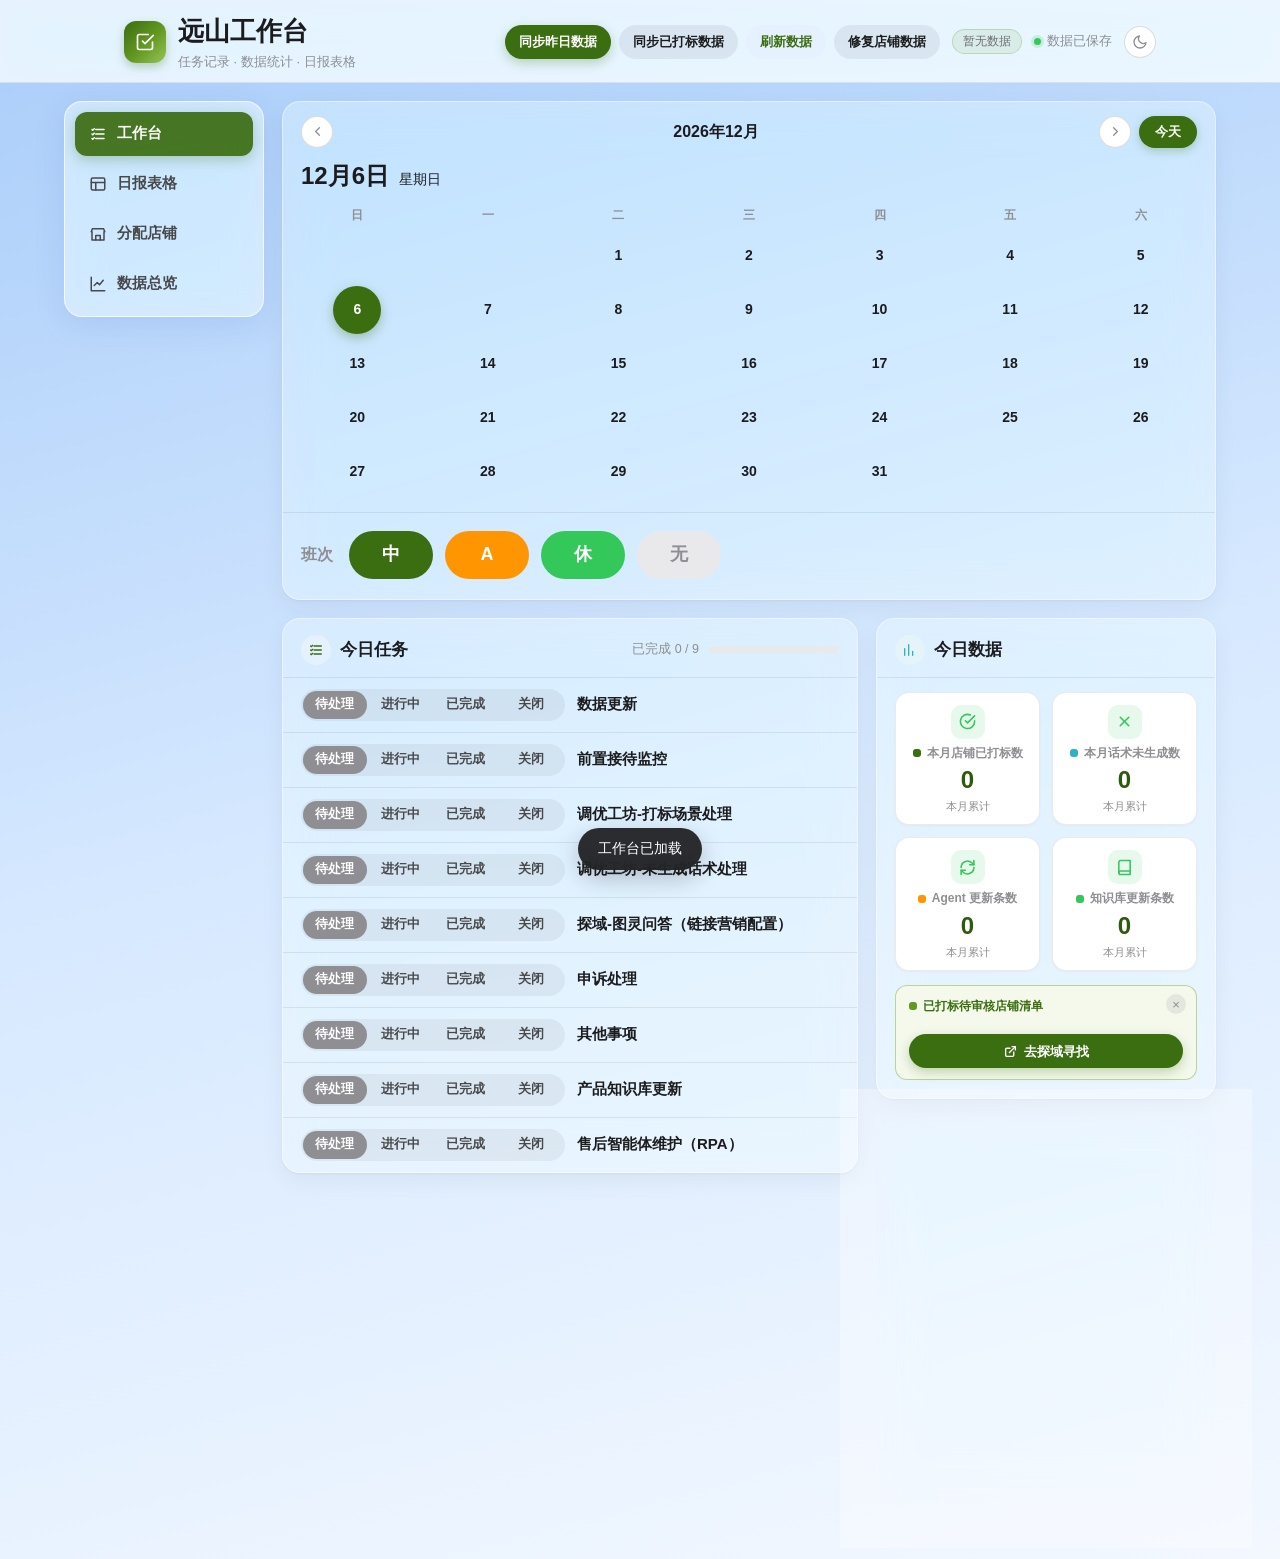
==== commit 0e21b08f: "feat: 主题切换按钮绑JS(localStorage记忆深色/浅色)" ====
--- a/index.html
+++ b/index.html
@@ -2023,28 +2023,63 @@
 }
 
 :root[data-theme="dark"] {
-  --bg: #000000;
-  --surface: #1c1c1e;
-  --surface-soft: #2c2c2e;
-  --surface-inset: #3a3a3c;
-  --hairline: rgba(255, 255, 255, 0.1);
-  --hairline-strong: rgba(255, 255, 255, 0.18);
-  --text: #ffffff;
-  --text-soft: #e5e5ea;
-  --muted: #98989f;
+  --bg: #0a1020;
+  --surface: #1a2238;
+  --surface-soft: #2a324a;
+  --surface-inset: #3a4262;
+  --hairline: rgba(255, 255, 255, 0.08);
+  --hairline-strong: rgba(255, 255, 255, 0.16);
+  --text: #f0f4ff;
+  --text-soft: #c8d0e8;
+  --muted: #8893b0;
 }
 
 :root[data-theme="dark"] body {
-  background: linear-gradient(165deg, #0a1628 0%, #0d1f3c 50%, #0a0f1a 100%);
+  background: linear-gradient(165deg, #0a1020 0%, #131a35 50%, #0a0f1a 100%);
 }
 
 :root[data-theme="dark"] .panel {
-  background: rgba(44, 44, 46, 0.5) !important;
-  border-color: rgba(255, 255, 255, 0.12) !important;
+  background: rgba(26, 34, 56, 0.6) !important;
+  border-color: rgba(255, 255, 255, 0.08) !important;
+  backdrop-filter: blur(14px) saturate(120%);
+  -webkit-backdrop-filter: blur(14px) saturate(120%);
+  box-shadow: 0 4px 20px rgba(0, 0, 0, 0.3);
 }
 
 :root[data-theme="dark"] .seg {
   background: rgba(118, 118, 128, 0.24) !important;
+}
+
+/* === 渐变彩色 KPI 卡片 (dark 主题, 借鉴参考工作台视觉) === */
+:root[data-theme="dark"] .metric-field[data-metric="labelCount"] {
+  background: linear-gradient(135deg, #5B8DEF 0%, #9B6BFF 100%);
+  color: #fff;
+  border: none;
+}
+:root[data-theme="dark"] .metric-field[data-metric="scriptCount"] {
+  background: linear-gradient(135deg, #FF6B9D 0%, #FFB347 100%);
+  color: #fff;
+  border: none;
+}
+:root[data-theme="dark"] .metric-field[data-metric="badcaseCount"] {
+  background: linear-gradient(135deg, #3B82F6 0%, #1E3A8A 100%);
+  color: #fff;
+  border: none;
+}
+:root[data-theme="dark"] .metric-field[data-metric="kbCount"] {
+  background: linear-gradient(135deg, #FB923C 0%, #FACC15 100%);
+  color: #fff;
+  border: none;
+}
+:root[data-theme="dark"] .metric-field .metric-icon { color: rgba(255, 255, 255, 0.95); }
+:root[data-theme="dark"] .metric-field input { color: #fff; background: transparent; }
+:root[data-theme="dark"] .metric-field .metric-readonly-value { color: #fff; }
+:root[data-theme="dark"] .metric-field label { color: rgba(255, 255, 255, 0.9); }
+:root[data-theme="dark"] .metric-field[data-metric="labelCount"] label::before,
+:root[data-theme="dark"] .metric-field[data-metric="scriptCount"] label::before,
+:root[data-theme="dark"] .metric-field[data-metric="badcaseCount"] label::before,
+:root[data-theme="dark"] .metric-field[data-metric="kbCount"] label::before {
+  background: rgba(255, 255, 255, 0.95) !important;
 }
 
 :root[data-theme="dark"] .select,
@@ -7143,6 +7178,22 @@
   }
 
   init();
+  // 主题切换: 初始化按 localStorage 应用, 点击切换
+  (function () {
+    var t = $("themeToggle");
+    if (!t) { return; }
+    var saved = null;
+    try { saved = localStorage.getItem("csa-theme"); } catch (e) {}
+    if (saved === "dark" || saved === "light") {
+      document.documentElement.setAttribute("data-theme", saved);
+    }
+    t.addEventListener("click", function () {
+      var cur = document.documentElement.getAttribute("data-theme");
+      var next = cur === "dark" ? "light" : "dark";
+      document.documentElement.setAttribute("data-theme", next);
+      try { localStorage.setItem("csa-theme", next); } catch (e) {}
+    });
+  })();
 })();
 </script>
 </body>
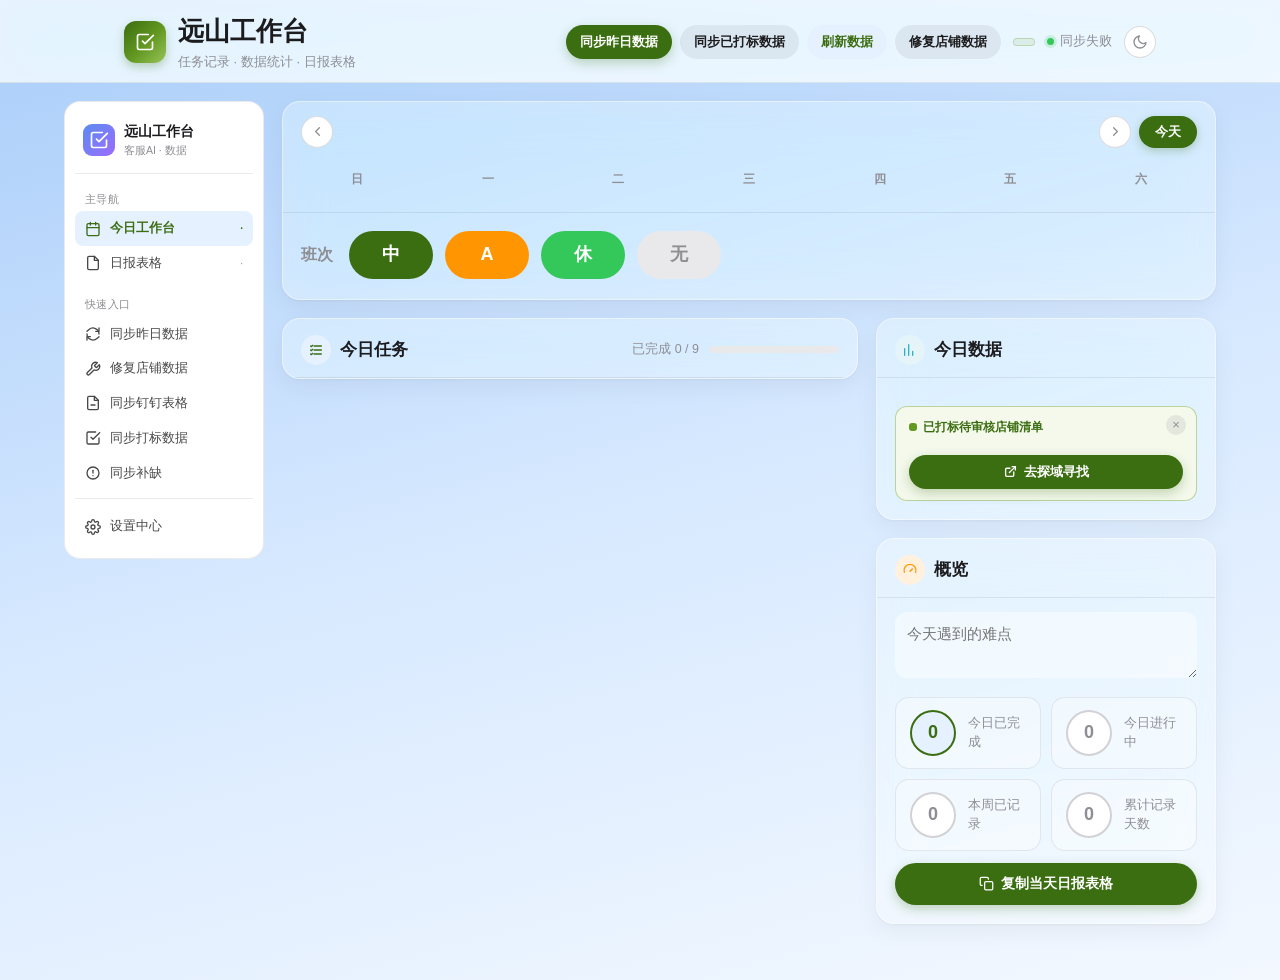
==== commit 3989fe7d: "refactor: 工作台全面重排(左侧深色侧栏+主导航+快速入口; 修复主题切换JS未绑事件bug)" ====
--- a/index.html
+++ b/index.html
@@ -83,6 +83,99 @@
   align-items: start;
 }
 
+/* === 左侧侧栏(深色, 借鉴参考工作台 GonExam OS) === */
+.sidebar {
+  position: sticky;
+  top: 76px;
+  align-self: start;
+  max-height: calc(100vh - 96px);
+  overflow-y: auto;
+  padding: 14px 10px;
+  border-radius: var(--radius-card);
+  background: var(--surface);
+  border: 1px solid var(--hairline);
+}
+:root[data-theme="dark"] .sidebar {
+  background: rgba(26, 34, 56, 0.6);
+  border-color: rgba(255, 255, 255, 0.08);
+  backdrop-filter: blur(14px) saturate(120%);
+  -webkit-backdrop-filter: blur(14px) saturate(120%);
+  box-shadow: 0 4px 20px rgba(0, 0, 0, 0.3);
+}
+.side-brand {
+  display: flex;
+  align-items: center;
+  gap: 9px;
+  padding: 6px 8px 14px;
+  border-bottom: 1px solid var(--hairline);
+  margin-bottom: 10px;
+}
+:root[data-theme="dark"] .side-brand { border-color: rgba(255, 255, 255, 0.08); }
+.side-brand-icon {
+  width: 32px; height: 32px;
+  display: flex; align-items: center; justify-content: center;
+  border-radius: 9px;
+  background: linear-gradient(135deg, #5B8DEF 0%, #9B6BFF 100%);
+  color: #fff;
+  flex-shrink: 0;
+}
+.side-brand-text strong { display: block; font-size: 13.5px; color: var(--text); }
+.side-brand-text small { display: block; font-size: 10.5px; color: var(--muted); margin-top: 1px; }
+
+.side-group { margin-bottom: 8px; }
+.side-group-title {
+  font-size: 10.5px;
+  color: var(--muted);
+  letter-spacing: 0.04em;
+  padding: 8px 10px 4px;
+  text-transform: uppercase;
+}
+.side-item {
+  display: flex;
+  align-items: center;
+  gap: 9px;
+  padding: 8px 10px;
+  border-radius: 8px;
+  color: var(--text-soft);
+  font-size: 12.5px;
+  text-decoration: none;
+  transition: background 0.15s, color 0.15s;
+  cursor: pointer;
+}
+.side-item:hover {
+  background: var(--surface-soft);
+  color: var(--text);
+}
+:root[data-theme="dark"] .side-item:hover {
+  background: rgba(255, 255, 255, 0.06);
+  color: #fff;
+}
+.side-item.active {
+  background: var(--blue-soft);
+  color: var(--blue);
+  font-weight: 600;
+}
+:root[data-theme="dark"] .side-item.active {
+  background: linear-gradient(135deg, rgba(91,141,239,.2), rgba(155,107,255,.2));
+  color: #fff;
+}
+.side-item em { margin-left: auto; font-style: normal; color: var(--muted); font-size: 10px; }
+.side-item.active em { color: var(--blue); }
+
+.side-bottom {
+  margin-top: auto;
+  padding-top: 10px;
+  border-top: 1px solid var(--hairline);
+}
+:root[data-theme="dark"] .side-bottom { border-color: rgba(255, 255, 255, 0.08); }
+
+.app-main { min-width: 0; }
+
+@media (max-width: 860px) {
+  .app { grid-template-columns: 1fr; }
+  .sidebar { position: static; max-height: none; }
+}
+
 .topbar {
   position: sticky;
   top: 0;
@@ -240,7 +333,7 @@
 }
 
 .tabs {
-  display: flex;
+  display: none !important;
   flex-direction: column;
   gap: 6px;
   margin: 0;
@@ -3830,10 +3923,62 @@
 </header>
 
 <div class="app">
-  <nav class="tabs" aria-label="视图切换">
-    <button type="button" class="tab-btn active" id="tabToday" data-view="today">今日工作台</button>
-    <button type="button" class="tab-btn" id="tabReport" data-view="report">日报表格</button>
-  </nav>
+  <aside class="sidebar" id="sidebar" aria-label="主导航">
+    <div class="side-brand">
+      <div class="side-brand-icon" aria-hidden="true">
+        <svg width="20" height="20" viewBox="0 0 24 24" fill="none" stroke="currentColor" stroke-width="2" stroke-linecap="round" stroke-linejoin="round">
+          <path d="M9 11l3 3L22 4"/><path d="M21 12v7a2 2 0 0 1-2 2H5a2 2 0 0 1-2-2V5a2 2 0 0 1 2-2h11"/>
+        </svg>
+      </div>
+      <div class="side-brand-text">
+        <strong>远山工作台</strong>
+        <small>客服AI · 数据</small>
+      </div>
+    </div>
+    <div class="side-group">
+      <div class="side-group-title">主导航</div>
+      <a class="side-item active" data-view="today" href="javascript:void(0)">
+        <svg width="16" height="16" viewBox="0 0 24 24" fill="none" stroke="currentColor" stroke-width="2" stroke-linecap="round" stroke-linejoin="round"><rect x="3" y="4" width="18" height="18" rx="2"/><path d="M16 2v4M8 2v4M3 10h18"/></svg>
+        <span>今日工作台</span>
+        <em>·</em>
+      </a>
+      <a class="side-item" data-view="report" href="javascript:void(0)">
+        <svg width="16" height="16" viewBox="0 0 24 24" fill="none" stroke="currentColor" stroke-width="2" stroke-linecap="round" stroke-linejoin="round"><path d="M14 2H6a2 2 0 0 0-2 2v16a2 2 0 0 0 2 2h12a2 2 0 0 0 2-2V8z"/><polyline points="14 2 14 8 20 8"/></svg>
+        <span>日报表格</span>
+        <em>·</em>
+      </a>
+    </div>
+    <div class="side-group">
+      <div class="side-group-title">快速入口</div>
+      <a class="side-item" data-view="today" data-action="sync" href="javascript:void(0)">
+        <svg width="16" height="16" viewBox="0 0 24 24" fill="none" stroke="currentColor" stroke-width="2" stroke-linecap="round" stroke-linejoin="round"><path d="M21 12a9 9 0 0 0-15-6.7L3 8"/><path d="M3 12a9 9 0 0 0 15 6.7L21 16"/><polyline points="21 3 21 8 16 8"/><polyline points="3 21 3 16 8 16"/></svg>
+        <span>同步昨日数据</span>
+      </a>
+      <a class="side-item" href="http://10.10.12.157:8080/fix-shop-data" target="_blank">
+        <svg width="16" height="16" viewBox="0 0 24 24" fill="none" stroke="currentColor" stroke-width="2" stroke-linecap="round" stroke-linejoin="round"><path d="M14.7 6.3a1 1 0 0 0 0 1.4l1.6 1.6a1 1 0 0 0 1.4 0l3.77-3.77a6 6 0 0 1-7.94 7.94l-6.91 6.91a2.12 2.12 0 0 1-3-3l6.91-6.91a6 6 0 0 1 7.94-7.94l-3.76 3.76z"/></svg>
+        <span>修复店铺数据</span>
+      </a>
+      <a class="side-item" href="http://10.10.12.157:8080/fill-dingtalk" target="_blank">
+        <svg width="16" height="16" viewBox="0 0 24 24" fill="none" stroke="currentColor" stroke-width="2" stroke-linecap="round" stroke-linejoin="round"><path d="M14 2H6a2 2 0 0 0-2 2v16a2 2 0 0 0 2 2h12a2 2 0 0 0 2-2V8z"/><polyline points="14 2 14 8 20 8"/><line x1="9" y1="15" x2="15" y2="15"/></svg>
+        <span>同步钉钉表格</span>
+      </a>
+      <a class="side-item" href="http://10.10.12.157:8080/sync-workshop" target="_blank">
+        <svg width="16" height="16" viewBox="0 0 24 24" fill="none" stroke="currentColor" stroke-width="2" stroke-linecap="round" stroke-linejoin="round"><path d="M9 11l3 3L22 4"/><path d="M21 12v7a2 2 0 0 1-2 2H5a2 2 0 0 1-2-2V5a2 2 0 0 1 2-2h11"/></svg>
+        <span>同步打标数据</span>
+      </a>
+      <a class="side-item" href="http://10.10.12.157:8080/sync-gaps" target="_blank">
+        <svg width="16" height="16" viewBox="0 0 24 24" fill="none" stroke="currentColor" stroke-width="2" stroke-linecap="round" stroke-linejoin="round"><path d="M21 12a9 9 0 1 1-18 0 9 9 0 0 1 18 0z"/><path d="M12 8v4"/><path d="M12 16h.01"/></svg>
+        <span>同步补缺</span>
+      </a>
+    </div>
+    <div class="side-bottom">
+      <a class="side-item" href="javascript:void(0)" id="sideSettings">
+        <svg width="16" height="16" viewBox="0 0 24 24" fill="none" stroke="currentColor" stroke-width="2" stroke-linecap="round" stroke-linejoin="round"><circle cx="12" cy="12" r="3"/><path d="M19.4 15a1.65 1.65 0 0 0 .33 1.82l.06.06a2 2 0 0 1 0 2.83 2 2 0 0 1-2.83 0l-.06-.06a1.65 1.65 0 0 0-1.82-.33 1.65 1.65 0 0 0-1 1.51V21a2 2 0 0 1-4 0v-.09A1.65 1.65 0 0 0 9 19.4a1.65 1.65 0 0 0-1.82.33l-.06.06a2 2 0 0 1-2.83 0 2 2 0 0 1 0-2.83l.06-.06a1.65 1.65 0 0 0 .33-1.82 1.65 1.65 0 0 0-1.51-1H3a2 2 0 0 1 0-4h.09A1.65 1.65 0 0 0 4.6 9a1.65 1.65 0 0 0-.33-1.82l-.06-.06a2 2 0 0 1 0-2.83 2 2 0 0 1 2.83 0l.06.06a1.65 1.65 0 0 0 1.82.33H9a1.65 1.65 0 0 0 1-1.51V3a2 2 0 0 1 4 0v.09a1.65 1.65 0 0 0 1 1.51 1.65 1.65 0 0 0 1.82-.33l.06-.06a2 2 0 0 1 2.83 0 2 2 0 0 1 0 2.83l-.06.06a1.65 1.65 0 0 0-.33 1.82V9a1.65 1.65 0 0 0 1.51 1H21a2 2 0 0 1 0 4h-.09a1.65 1.65 0 0 0-1.51 1z"/></svg>
+        <span>设置中心</span>
+      </a>
+    </div>
+  </aside>
+  <div class="app-main">
 
   <main>
     <section id="viewToday">
@@ -4050,6 +4195,7 @@
       </div>
     </section>
   </main>
+  </div>
 </div>
 
 <input type="date" id="dateInput" hidden aria-hidden="true">
@@ -5932,6 +6078,10 @@
     $("tabReport").classList.toggle("active", view === "report");
     $("tabShops").classList.toggle("active", view === "shops");
     $("tabSummary").classList.toggle("active", view === "summary");
+    // 同步侧栏 active
+    document.querySelectorAll(".side-item[data-view]").forEach(function (el) {
+      el.classList.toggle("active", el.getAttribute("data-view") === view);
+    });
     if (view === "report") {
       renderReport();
     }
@@ -6500,6 +6650,11 @@
       document.documentElement.setAttribute("data-theme", saved);
     }
     updateThemeIcon();
+    // 绑按钮点击(原本只设初始未绑事件 → 按钮无反应)
+    var btn = $("themeToggle");
+    if (btn) {
+      btn.addEventListener("click", toggleTheme);
+    }
   }
 
   function updateThemeIcon() {
@@ -6786,6 +6941,20 @@
     $("tabToday").addEventListener("click", function () { switchTab("today"); });
     $("tabReport").addEventListener("click", function () { switchTab("report"); });
 
+    // 侧栏导航(主导航+快速入口)
+    document.querySelectorAll(".side-item[data-view]").forEach(function (el) {
+      el.addEventListener("click", function (e) {
+        e.preventDefault();
+        var v = el.getAttribute("data-view");
+        var action = el.getAttribute("data-action");
+        if (action === "sync") {
+          window.open("http://10.10.12.157:8080/sync", "_blank");
+          return;
+        }
+        switchTab(v);
+      });
+    });
+
     $("tabShops").addEventListener("click", function () { switchTab("shops"); });
     $("tabSummary").addEventListener("click", function () { switchTab("summary"); });
 
@@ -7178,22 +7347,6 @@
   }
 
   init();
-  // 主题切换: 初始化按 localStorage 应用, 点击切换
-  (function () {
-    var t = $("themeToggle");
-    if (!t) { return; }
-    var saved = null;
-    try { saved = localStorage.getItem("csa-theme"); } catch (e) {}
-    if (saved === "dark" || saved === "light") {
-      document.documentElement.setAttribute("data-theme", saved);
-    }
-    t.addEventListener("click", function () {
-      var cur = document.documentElement.getAttribute("data-theme");
-      var next = cur === "dark" ? "light" : "dark";
-      document.documentElement.setAttribute("data-theme", next);
-      try { localStorage.setItem("csa-theme", next); } catch (e) {}
-    });
-  })();
 })();
 </script>
 </body>
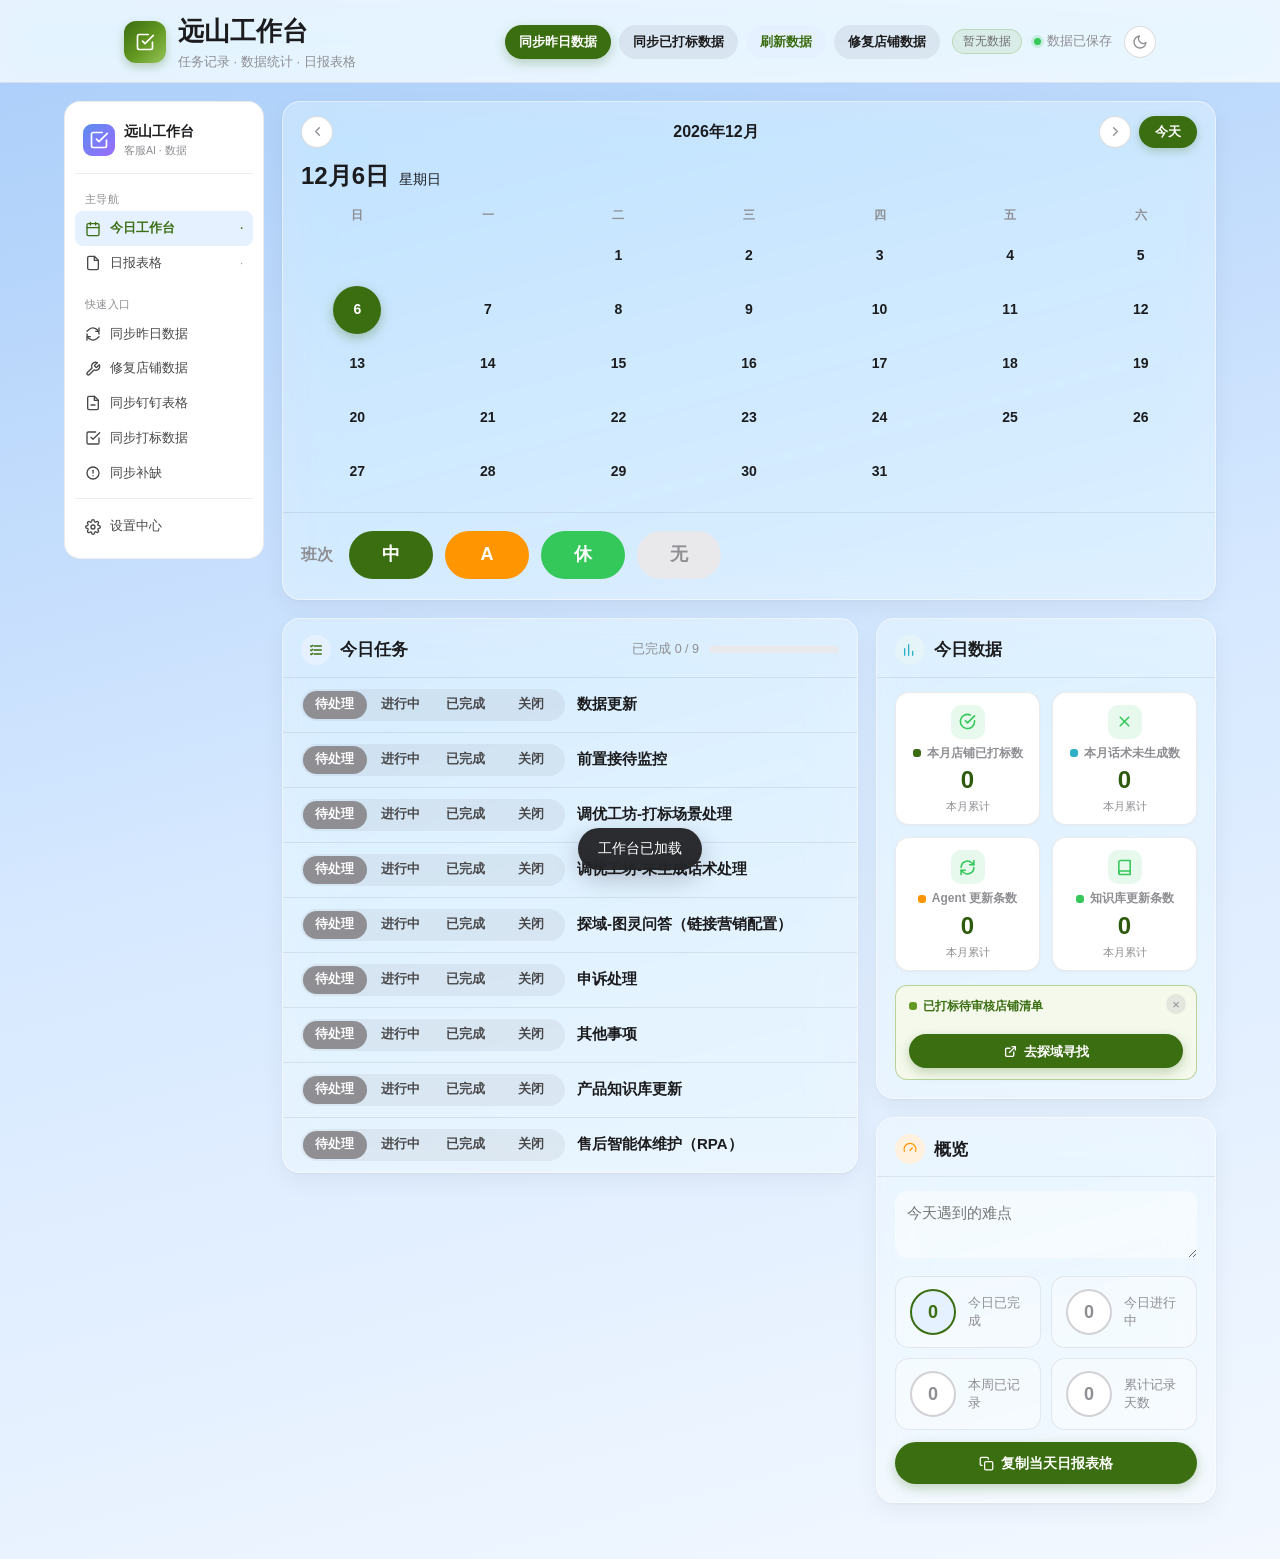
==== commit 1cf9e6ec: "fix: 恢复被误删的tab按钮DOM修复交互失灵(侧栏保留为视觉导航, 原nav隐藏保留)" ====
--- a/index.html
+++ b/index.html
@@ -3978,6 +3978,10 @@
       </a>
     </div>
   </aside>
+  <nav class="tabs" aria-label="视图切换">
+    <button type="button" class="tab-btn active" id="tabToday" data-view="today">今日工作台</button>
+    <button type="button" class="tab-btn" id="tabReport" data-view="report">日报表格</button>
+  </nav>
   <div class="app-main">
 
   <main>
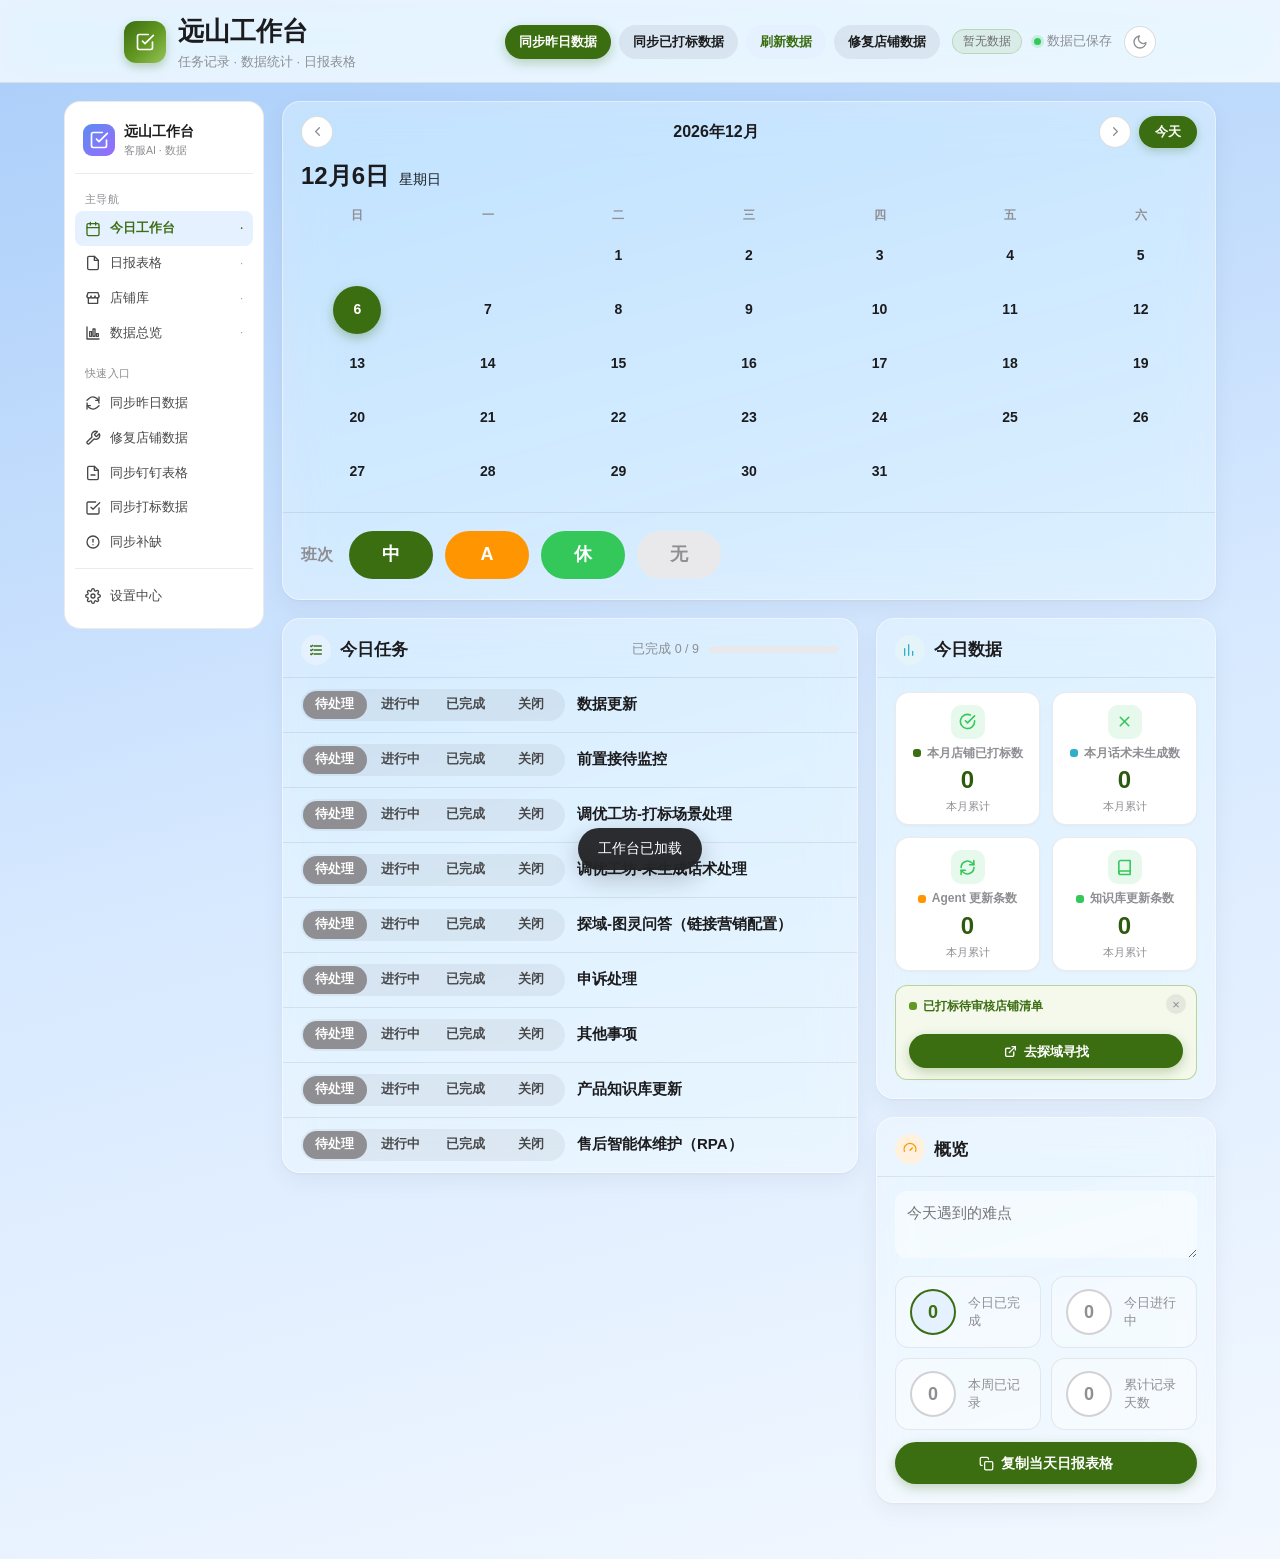
==== commit e4df78b8: "fix: 侧栏补店铺库/数据总览入口(店铺数据视图恢复可访问)" ====
--- a/index.html
+++ b/index.html
@@ -3945,6 +3945,16 @@
       <a class="side-item" data-view="report" href="javascript:void(0)">
         <svg width="16" height="16" viewBox="0 0 24 24" fill="none" stroke="currentColor" stroke-width="2" stroke-linecap="round" stroke-linejoin="round"><path d="M14 2H6a2 2 0 0 0-2 2v16a2 2 0 0 0 2 2h12a2 2 0 0 0 2-2V8z"/><polyline points="14 2 14 8 20 8"/></svg>
         <span>日报表格</span>
+        <em>·</em>
+      </a>
+      <a class="side-item" data-view="shops" href="javascript:void(0)">
+        <svg width="16" height="16" viewBox="0 0 24 24" fill="none" stroke="currentColor" stroke-width="2" stroke-linecap="round" stroke-linejoin="round"><path d="M3 9l1.5-5h15L21 9"/><path d="M3 9a3 3 0 0 0 6 0 3 3 0 0 0 6 0 3 3 0 0 0 6 0"/><path d="M5 12v8h14v-8"/></svg>
+        <span>店铺库</span>
+        <em>·</em>
+      </a>
+      <a class="side-item" data-view="summary" href="javascript:void(0)">
+        <svg width="16" height="16" viewBox="0 0 24 24" fill="none" stroke="currentColor" stroke-width="2" stroke-linecap="round" stroke-linejoin="round"><path d="M3 3v18h18"/><rect x="7" y="10" width="3" height="7"/><rect x="12" y="6" width="3" height="11"/><rect x="17" y="13" width="3" height="4"/></svg>
+        <span>数据总览</span>
         <em>·</em>
       </a>
     </div>
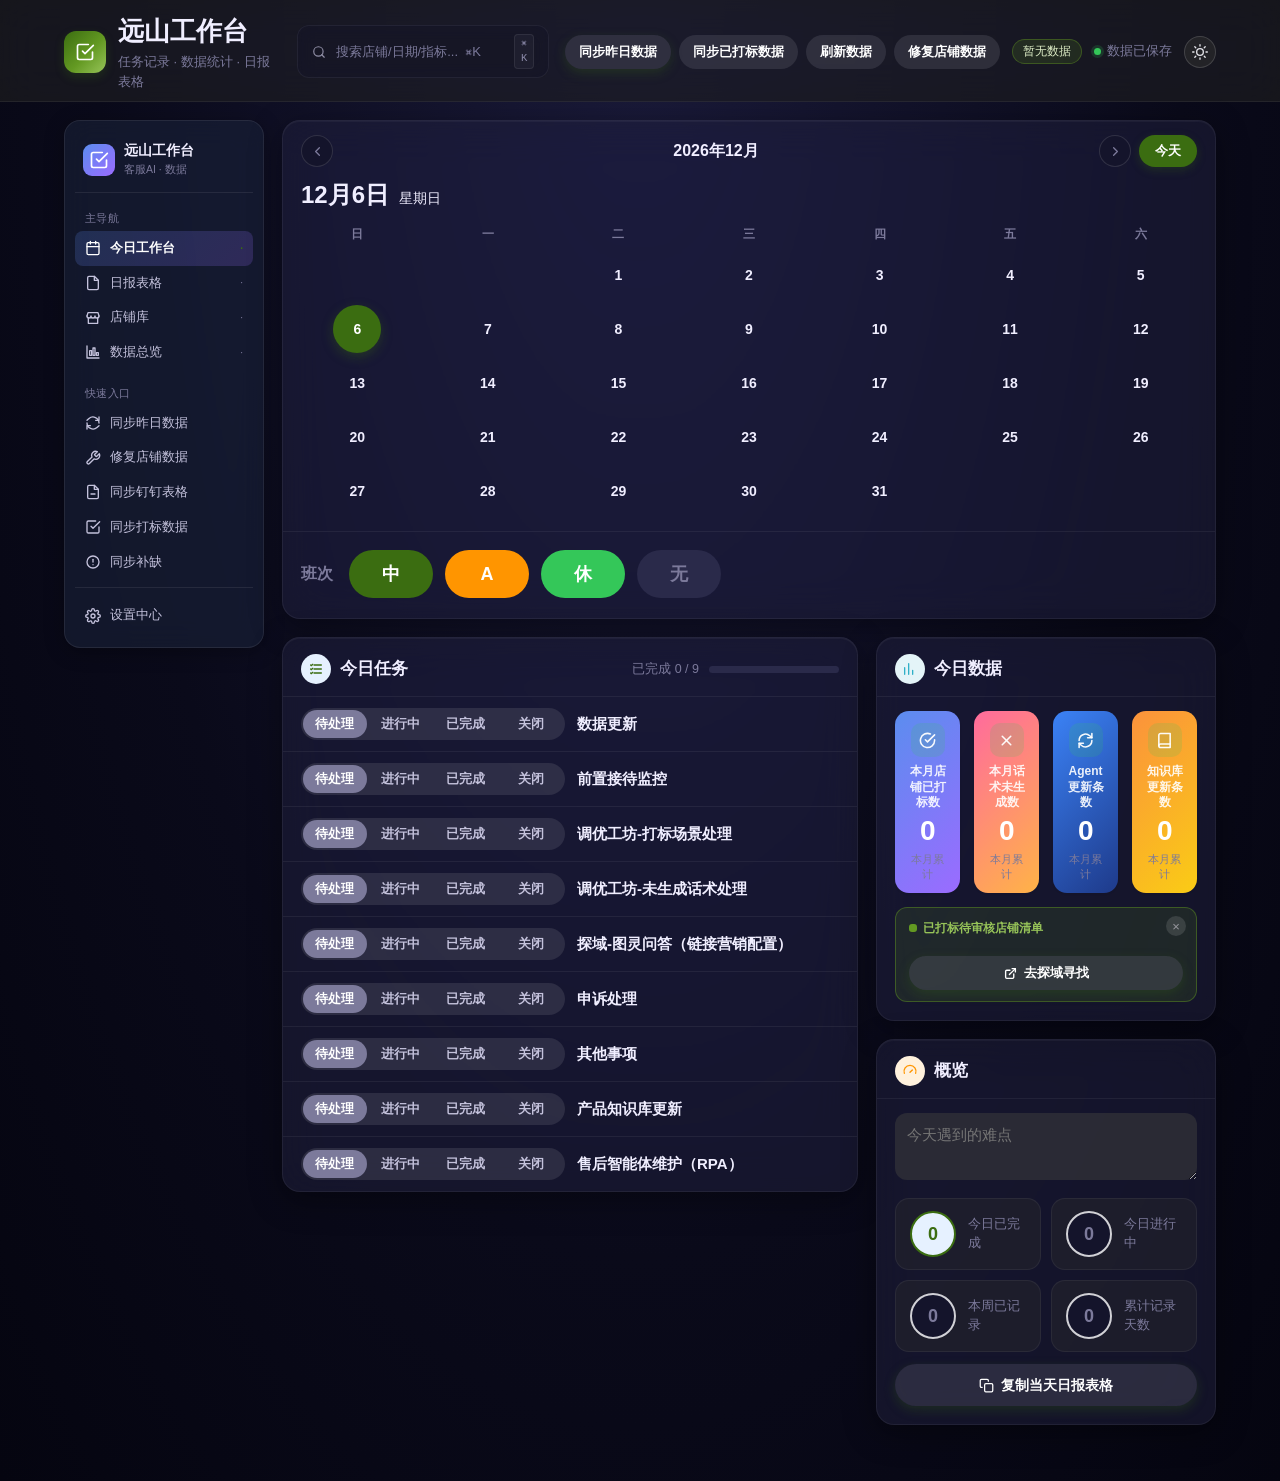
==== commit 5a1388fc: "style: 深度改造主题色(深蓝紫+默认深色+KPI卡加大+顶栏搜索框)" ====
--- a/index.html
+++ b/index.html
@@ -1,5 +1,5 @@
 <!doctype html>
-<html lang="zh-CN">
+<html lang="zh-CN" data-theme="dark">
 <head>
 <meta charset="utf-8">
 <meta name="viewport" content="width=device-width, initial-scale=1">
@@ -187,7 +187,7 @@
 }
 
 .topbar-inner {
-  max-width: 1080px;
+  max-width: 1200px;
   margin: 0 auto;
   display: flex;
   align-items: center;
@@ -201,6 +201,54 @@
   align-items: center;
   gap: 12px;
   min-width: 0;
+}
+
+.topbar-search {
+  flex: 1;
+  max-width: 480px;
+  display: flex;
+  align-items: center;
+  gap: 8px;
+  padding: 8px 14px;
+  background: rgba(255, 255, 255, 0.06);
+  border: 1px solid var(--hairline);
+  border-radius: 12px;
+  color: var(--text-soft);
+  transition: background 0.15s, border-color 0.15s;
+}
+.topbar-search:focus-within {
+  background: rgba(255, 255, 255, 0.09);
+  border-color: var(--blue);
+}
+.topbar-search svg { flex-shrink: 0; opacity: 0.7; }
+.topbar-search input {
+  flex: 1;
+  background: transparent;
+  border: none;
+  outline: none;
+  color: var(--text);
+  font-size: 13px;
+  font-family: inherit;
+}
+.topbar-search input::placeholder { color: var(--muted); }
+.topbar-search-kbd {
+  font-size: 10.5px;
+  padding: 1px 6px;
+  border: 1px solid var(--hairline);
+  border-radius: 4px;
+  color: var(--muted);
+  background: rgba(255, 255, 255, 0.04);
+  font-family: ui-monospace, monospace;
+}
+:root[data-theme="dark"] .topbar-search {
+  background: rgba(20, 20, 43, 0.6);
+  border-color: rgba(255, 255, 255, 0.06);
+  backdrop-filter: blur(10px);
+}
+:root[data-theme="dark"] .topbar-search-kbd {
+  background: rgba(255, 255, 255, 0.04);
+  border-color: rgba(255, 255, 255, 0.08);
+  color: #8c8aaa;
 }
 
 .brand-icon {
@@ -893,14 +941,67 @@
 
 .metric-grid {
   display: grid;
-  grid-template-columns: 1fr 1fr;
-  gap: 12px;
+  grid-template-columns: repeat(4, 1fr);
+  gap: 14px;
+  margin-bottom: 14px;
 }
 
 .metric-field label {
   display: flex;
   align-items: center;
-  gap: 6px;
+  gap: 8px;
+  font-size: 12.5px;
+  font-weight: 600;
+  margin-bottom: 10px;
+  color: var(--text-soft);
+}
+.metric-field .metric-icon {
+  width: 32px; height: 32px;
+  border-radius: 8px;
+  display: flex; align-items: center; justify-content: center;
+  background: var(--blue-soft);
+  color: var(--blue);
+  flex-shrink: 0;
+}
+.metric-field .metric-readonly-value,
+.metric-field .metric-input {
+  font-size: 28px;
+  font-weight: 800;
+  color: var(--text);
+  letter-spacing: -0.02em;
+  line-height: 1.1;
+  width: 100%;
+  display: block;
+}
+.metric-field .metric-input {
+  background: var(--surface-soft);
+  border: 1px solid var(--hairline);
+  border-radius: 8px;
+  padding: 4px 8px;
+}
+.metric-field .metric-input:focus {
+  border-color: var(--blue);
+  outline: none;
+  background: var(--surface);
+}
+.metric-field {
+  background: var(--surface);
+  border: 1px solid var(--hairline);
+  border-radius: var(--radius-card);
+  padding: 16px 16px;
+  display: flex;
+  flex-direction: column;
+  gap: 4px;
+  position: relative;
+  min-height: 96px;
+}
+.metric-field label::before {
+  content: "";
+  width: 6px; height: 6px;
+  border-radius: 50%;
+  background: var(--blue);
+  display: none;
+}
   color: var(--text-soft);
   font-size: 12.5px;
   font-weight: 500;
@@ -2116,27 +2217,27 @@
 }
 
 :root[data-theme="dark"] {
-  --bg: #0a1020;
-  --surface: #1a2238;
-  --surface-soft: #2a324a;
-  --surface-inset: #3a4262;
-  --hairline: rgba(255, 255, 255, 0.08);
-  --hairline-strong: rgba(255, 255, 255, 0.16);
-  --text: #f0f4ff;
-  --text-soft: #c8d0e8;
-  --muted: #8893b0;
+  --bg: #08081a;
+  --surface: #14142b;
+  --surface-soft: #1f1f3a;
+  --surface-inset: #2a2a4a;
+  --hairline: rgba(255, 255, 255, 0.06);
+  --hairline-strong: rgba(255, 255, 255, 0.12);
+  --text: #f0eeff;
+  --text-soft: #c4c2dc;
+  --muted: #7c7a9b;
 }
 
 :root[data-theme="dark"] body {
-  background: linear-gradient(165deg, #0a1020 0%, #131a35 50%, #0a0f1a 100%);
+  background: radial-gradient(ellipse at top, #1a1a3a 0%, #0a0a1a 60%, #050510 100%);
 }
 
 :root[data-theme="dark"] .panel {
-  background: rgba(26, 34, 56, 0.6) !important;
-  border-color: rgba(255, 255, 255, 0.08) !important;
-  backdrop-filter: blur(14px) saturate(120%);
-  -webkit-backdrop-filter: blur(14px) saturate(120%);
-  box-shadow: 0 4px 20px rgba(0, 0, 0, 0.3);
+  background: rgba(31, 31, 58, 0.55) !important;
+  border-color: rgba(255, 255, 255, 0.06) !important;
+  backdrop-filter: blur(20px) saturate(140%);
+  -webkit-backdrop-filter: blur(20px) saturate(140%);
+  box-shadow: 0 8px 32px rgba(0, 0, 0, 0.4), inset 0 1px 0 rgba(255, 255, 255, 0.04);
 }
 
 :root[data-theme="dark"] .seg {
@@ -3908,6 +4009,11 @@
         <h1>客服AI训练师工作台</h1>
         <small>任务记录 · 数据统计 · 日报表格</small>
       </div>
+    </div>
+    <div class="topbar-search">
+      <svg width="14" height="14" viewBox="0 0 24 24" fill="none" stroke="currentColor" stroke-width="2" stroke-linecap="round" stroke-linejoin="round"><circle cx="11" cy="11" r="8"/><path d="m21 21-4.3-4.3"/></svg>
+      <input type="text" id="globalSearch" placeholder="搜索店铺/日期/指标...  ⌘K" />
+      <span class="topbar-search-kbd">⌘ K</span>
     </div>
     <div class="topbar-actions">
       <div class="top-sync" id="topSyncActions"></div>
@@ -6660,9 +6766,11 @@
 
   function initTheme() {
     var saved = localStorage.getItem("wb-theme");
-    if (saved === "dark" || saved === "light") {
-      document.documentElement.setAttribute("data-theme", saved);
-    }
+    if (saved !== "dark" && saved !== "light") {
+      // 默认深色主题(更贴近现代数据工作台风格); 用户手动切换后才会记忆
+      saved = "dark";
+    }
+    document.documentElement.setAttribute("data-theme", saved);
     updateThemeIcon();
     // 绑按钮点击(原本只设初始未绑事件 → 按钮无反应)
     var btn = $("themeToggle");
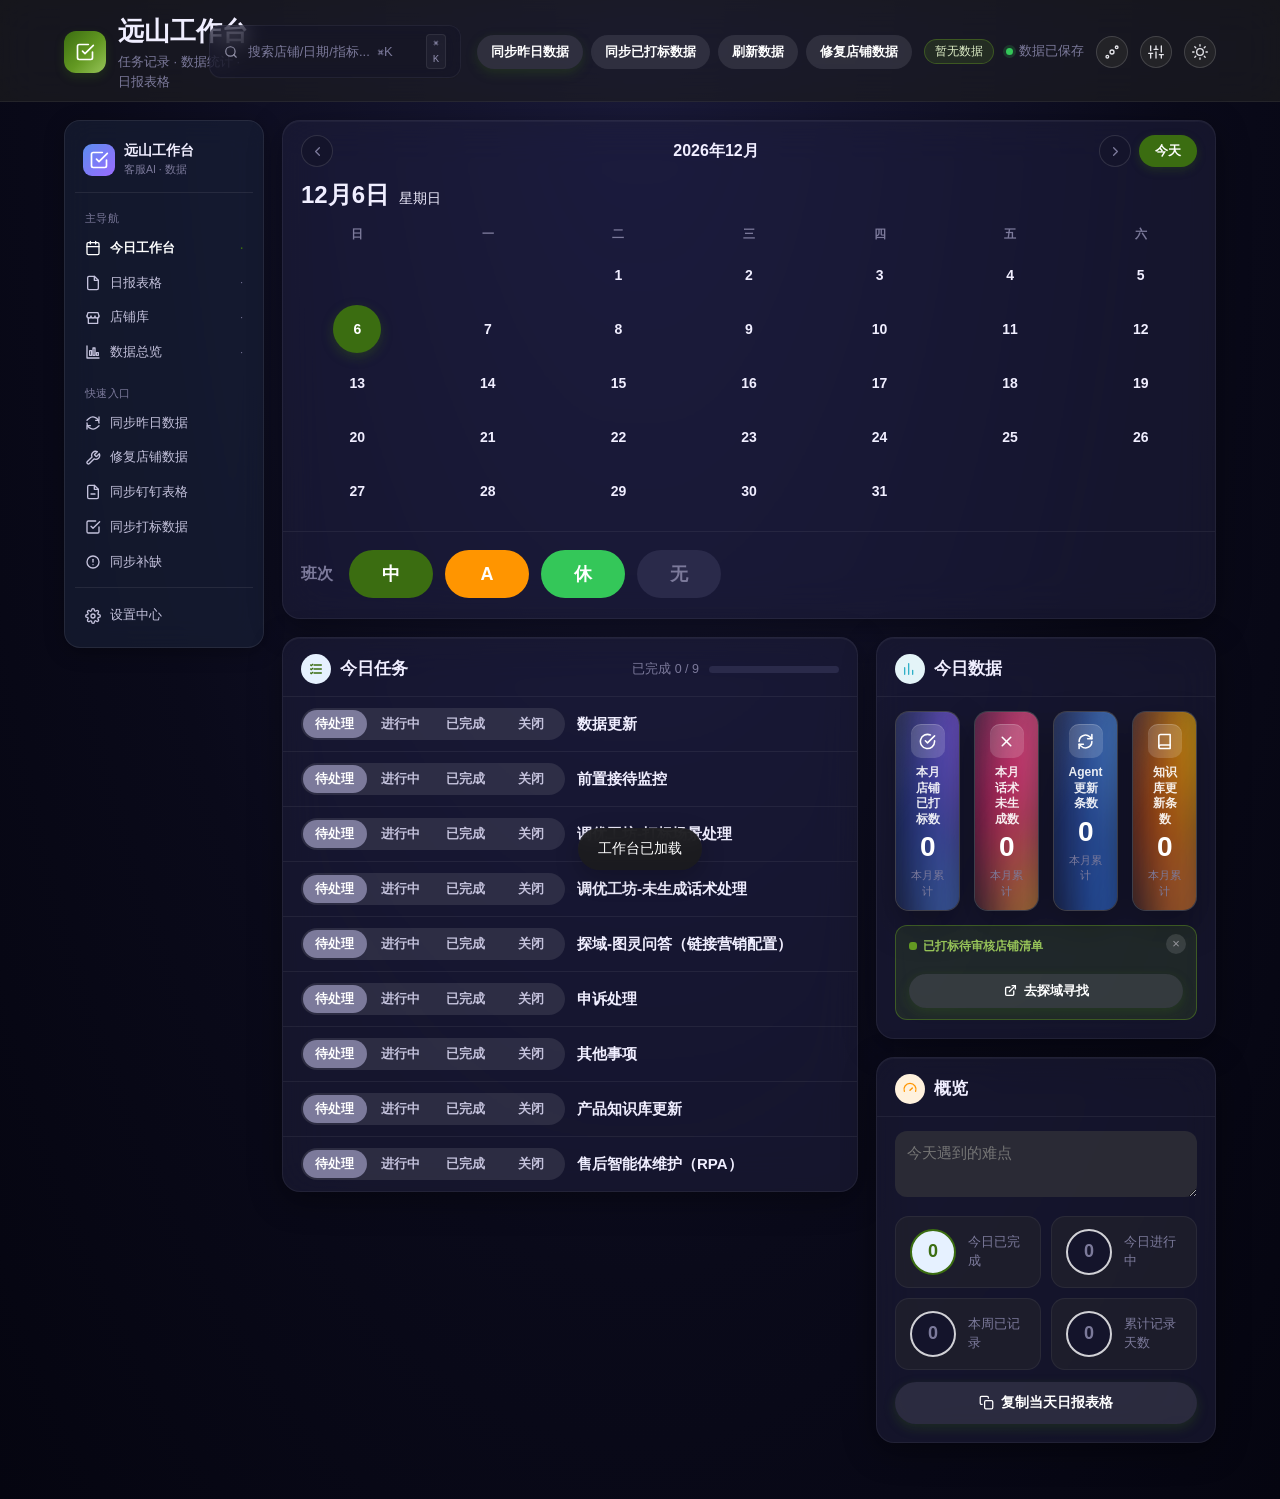
==== commit b442d121: "feat: 移植参考工作台流体卡片材质+5套强调色切换+材质设置抽屉(透明度/模糊/流速/三色可调)" ====
--- a/index.html
+++ b/index.html
@@ -33,6 +33,34 @@
   --red-soft: #ffeceb;
   --shadow-card: 0 1px 3px rgba(0, 0, 0, 0.05), 0 8px 24px rgba(0, 0, 0, 0.05);
   --radius-card: 16px;
+  --accent-rgb: 59 109 17;
+}
+
+/* === 强调色(accent)切换: 5 套主色 (移植自 octopus-kaogong-workbench 思路) ===
+   默认 emerald = 远山绿(#3b6d11), 切换 data-accent 后全站 --blue 主色联动 */
+html[data-accent="ocean"] {
+  --blue: #0e7490;
+  --blue-deep: #155e75;
+  --blue-soft: #e0f2fe;
+  --accent-rgb: 14 116 144;
+}
+html[data-accent="iris"] {
+  --blue: #6d28d9;
+  --blue-deep: #5b21b6;
+  --blue-soft: #ede9fe;
+  --accent-rgb: 109 40 217;
+}
+html[data-accent="amber"] {
+  --blue: #d97706;
+  --blue-deep: #b45309;
+  --blue-soft: #fef3c7;
+  --accent-rgb: 217 119 6;
+}
+html[data-accent="sakura"] {
+  --blue: #db2777;
+  --blue-deep: #be185d;
+  --blue-soft: #fce7f3;
+  --accent-rgb: 219 39 119;
 }
 
 * {
@@ -156,7 +184,7 @@
   font-weight: 600;
 }
 :root[data-theme="dark"] .side-item.active {
-  background: linear-gradient(135deg, rgba(91,141,239,.2), rgba(155,107,255,.2));
+  background: linear-gradient(135deg, rgba(var(--accent-rgb), .26), rgba(var(--accent-rgb), .10));
   color: #fff;
 }
 .side-item em { margin-left: auto; font-style: normal; color: var(--muted); font-size: 10px; }
@@ -2110,6 +2138,143 @@
   color: var(--blue);
 }
 
+/* --- 强调色切换(accent) --- */
+.accent-wrap {
+  position: relative;
+  display: inline-flex;
+}
+.accent-pop {
+  position: absolute;
+  top: 42px;
+  right: 0;
+  display: flex;
+  align-items: center;
+  gap: 8px;
+  padding: 9px 11px;
+  background: var(--surface);
+  border: 1px solid var(--hairline-strong);
+  border-radius: 999px;
+  box-shadow: 0 12px 32px rgba(0, 0, 0, 0.22);
+  z-index: 60;
+}
+.accent-pop[hidden] { display: none; }
+.accent-dot {
+  width: 20px;
+  height: 20px;
+  border-radius: 50%;
+  background: var(--dot);
+  border: 2px solid transparent;
+  padding: 0;
+  cursor: pointer;
+  transition: transform 0.15s ease, border-color 0.15s ease, box-shadow 0.15s ease;
+}
+.accent-dot:hover { transform: scale(1.18); }
+.accent-dot.active {
+  border-color: var(--text);
+  box-shadow: 0 0 0 2px var(--dot);
+}
+:root[data-theme="dark"] .accent-pop {
+  background: #1f1f3a;
+  border-color: rgba(255, 255, 255, 0.14);
+}
+
+/* --- 卡片材质设置抽屉 --- */
+.mat-overlay {
+  position: fixed;
+  inset: 0;
+  z-index: 100;
+  background: rgba(0, 0, 0, 0.4);
+  backdrop-filter: blur(6px);
+  -webkit-backdrop-filter: blur(6px);
+  opacity: 0;
+  visibility: hidden;
+  transition: opacity 0.24s ease, visibility 0s linear 0.3s;
+}
+.mat-overlay.open {
+  opacity: 1;
+  visibility: visible;
+  transition: opacity 0.24s ease;
+}
+.mat-drawer {
+  position: fixed;
+  top: 0;
+  right: 0;
+  bottom: 0;
+  width: 360px;
+  max-width: 92vw;
+  z-index: 101;
+  display: flex;
+  flex-direction: column;
+  background: linear-gradient(160deg, #1c1c30, #0d0d1a);
+  border-left: 1px solid rgba(255, 255, 255, 0.08);
+  box-shadow: -20px 0 60px rgba(0, 0, 0, 0.5);
+  transform: translateX(100%);
+  transition: transform 0.32s cubic-bezier(.16, 1, .3, 1);
+}
+.mat-overlay.open .mat-drawer { transform: translateX(0); }
+.mat-heading {
+  display: flex;
+  align-items: center;
+  justify-content: space-between;
+  padding: 18px 20px;
+  border-bottom: 1px solid rgba(255, 255, 255, 0.08);
+}
+.mat-heading span { display: block; font-size: 9px; letter-spacing: .16em; color: #8ab4f8; margin-bottom: 4px; }
+.mat-heading h2 { margin: 0; font-size: 18px; color: #f0eeff; }
+.mat-heading button {
+  width: 32px; height: 32px; border-radius: 50%;
+  border: 1px solid rgba(255, 255, 255, 0.12); background: rgba(255, 255, 255, 0.04); color: #ccc;
+  cursor: pointer; font-size: 18px; line-height: 1;
+}
+.mat-heading button:hover { color: #fff; background: rgba(255, 255, 255, 0.1); }
+.mat-body { flex: 1; overflow-y: auto; padding: 16px 20px; }
+.mat-select { display: flex; flex-direction: column; gap: 6px; margin-bottom: 14px; color: #999; font-size: 12px; }
+.mat-select select {
+  height: 38px; padding: 0 12px; border: 1px solid rgba(255, 255, 255, 0.1); border-radius: 9px;
+  background: #0a0a18; color: #e8ecf4;
+}
+.mat-preview {
+  position: relative; overflow: hidden; isolation: isolate;
+  height: 92px; padding: 18px 20px; margin-bottom: 14px;
+  border: 1px solid rgba(255, 255, 255, 0.16); border-radius: 16px;
+  color: #fff; display: flex; flex-direction: column; justify-content: center; gap: 2px;
+}
+.mat-preview::before {
+  content: ""; position: absolute; inset: -30%; z-index: -1;
+  filter: blur(22px);
+  animation: wb-fluid-drift 6s cubic-bezier(.45,.05,.55,.95) infinite alternate;
+  background:
+    radial-gradient(ellipse 48% 74% at 82% 26%, var(--mat-a) 0 22%, transparent 68%),
+    radial-gradient(ellipse 50% 72% at 72% 88%, var(--mat-b) 0 24%, transparent 69%),
+    radial-gradient(ellipse 48% 76% at 48% 45%, var(--mat-c) 0 24%, transparent 72%),
+    #14142b;
+}
+.mat-preview small { font-size: 9px; letter-spacing: .14em; opacity: .75; }
+.mat-preview strong { font-size: 18px; }
+.mat-preview span { font-size: 11px; opacity: .8; }
+.mat-section {
+  padding: 13px 14px; border: 1px solid rgba(255, 255, 255, 0.07); border-radius: 13px;
+  background: rgba(255, 255, 255, 0.025); margin-bottom: 12px;
+}
+.mat-section h3 { margin: 0 0 12px; font-size: 12px; color: #bbb; font-weight: 600; }
+.mat-color-fields { display: grid; grid-template-columns: repeat(3, 1fr); gap: 10px; }
+.mat-color-fields label { display: flex; flex-direction: column; gap: 4px; font-size: 10px; color: #999; }
+.mat-color-fields input { width: 100%; height: 32px; border: 1px solid rgba(255, 255, 255, 0.12); border-radius: 6px; background: transparent; cursor: pointer; padding: 0; }
+.mat-slider { display: flex; flex-direction: column; gap: 6px; font-size: 11px; color: #999; margin-bottom: 14px; }
+.mat-slider:last-child { margin-bottom: 0; }
+.mat-slider span { display: flex; justify-content: space-between; }
+.mat-slider output { color: #e0e4f0; }
+.mat-slider input { width: 100%; accent-color: #8ab4f8; cursor: pointer; }
+.mat-actions { display: flex; gap: 10px; padding: 14px 20px; border-top: 1px solid rgba(255, 255, 255, 0.08); }
+.mat-actions button {
+  flex: 1; height: 40px; border-radius: 11px; border: 1px solid rgba(255, 255, 255, 0.1);
+  background: rgba(255, 255, 255, 0.04); color: #bbb; cursor: pointer; font-size: 13px;
+}
+.mat-actions button.primary {
+  color: #fff; border-color: transparent;
+  background: linear-gradient(145deg, #3b6d11, #2e5a0e);
+}
+
 /* --- Dark mode --- */
 @media (prefers-color-scheme: dark) {
   :root:not([data-theme="light"]) {
@@ -2244,28 +2409,75 @@
   background: rgba(118, 118, 128, 0.24) !important;
 }
 
-/* === 渐变彩色 KPI 卡片 (dark 主题, 借鉴参考工作台视觉) === */
+/* === 流体卡片材质 (dark 主题, 移植自 octopus-kaogong-workbench) === */
+:root[data-theme="dark"] .metric-field {
+  overflow: hidden;
+  isolation: isolate;
+  color: #fff;
+  border: 1px solid rgba(255, 255, 255, 0.14);
+  box-shadow: inset 0 1px 0 rgba(255, 255, 255, 0.13), 0 15px 35px rgba(0, 0, 0, 0.3);
+  /* 材质可调参数(由设置抽屉控制) */
+  --mat-opacity: .95;
+  --mat-blur: 26px;
+  --mat-flow: 7s;
+}
+
+/* 流体光斑层: 多层径向渐变 + 模糊 + 缓慢漂移 */
+:root[data-theme="dark"] .metric-field::before {
+  content: "";
+  position: absolute;
+  inset: -30%;
+  z-index: -2;
+  opacity: var(--mat-opacity, .95);
+  filter: blur(var(--mat-blur, 26px)) saturate(1.05);
+  will-change: transform;
+  animation: wb-fluid-drift var(--mat-flow, 7s) cubic-bezier(.45,.05,.55,.95) infinite alternate;
+  background:
+    radial-gradient(ellipse 48% 74% at 82% 26%, var(--mat-a) 0 22%, transparent 68%),
+    radial-gradient(ellipse 50% 72% at 72% 88%, var(--mat-b) 0 24%, transparent 69%),
+    radial-gradient(ellipse 48% 76% at 48% 45%, var(--mat-c) 0 24%, transparent 72%),
+    #14142b;
+}
+
+/* 交互高光层 */
+:root[data-theme="dark"] .metric-field::after {
+  content: "";
+  position: absolute;
+  inset: 0;
+  z-index: -1;
+  background: linear-gradient(118deg, rgba(255,255,255,.10), transparent 38%, rgba(0,0,0,.18));
+  opacity: .7;
+  pointer-events: none;
+}
+
+@keyframes wb-fluid-drift {
+  0%   { transform: translate3d(-2.5%, 1%, 0) rotate(-2.2deg) scale(1.02); }
+  48%  { transform: translate3d(1%, -2%, 0) rotate(.7deg) scale(1.08); }
+  100% { transform: translate3d(3.5%, 2.5%, 0) rotate(2.5deg) scale(1.04); }
+}
+
+/* 四张卡各自的默认流体配色(光斑三色, 可被抽屉覆盖): 蓝紫/粉桃/深蓝/橙金 */
 :root[data-theme="dark"] .metric-field[data-metric="labelCount"] {
-  background: linear-gradient(135deg, #5B8DEF 0%, #9B6BFF 100%);
-  color: #fff;
-  border: none;
+  --mat-a: rgba(155,107,255,.95);
+  --mat-b: rgba(91,141,239,.9);
+  --mat-c: rgba(30,58,138,.95);
 }
 :root[data-theme="dark"] .metric-field[data-metric="scriptCount"] {
-  background: linear-gradient(135deg, #FF6B9D 0%, #FFB347 100%);
-  color: #fff;
-  border: none;
+  --mat-a: rgba(255,107,157,.95);
+  --mat-b: rgba(255,179,71,.9);
+  --mat-c: rgba(216,27,96,.95);
 }
 :root[data-theme="dark"] .metric-field[data-metric="badcaseCount"] {
-  background: linear-gradient(135deg, #3B82F6 0%, #1E3A8A 100%);
-  color: #fff;
-  border: none;
+  --mat-a: rgba(96,165,250,.95);
+  --mat-b: rgba(59,130,246,.9);
+  --mat-c: rgba(30,58,138,.95);
 }
 :root[data-theme="dark"] .metric-field[data-metric="kbCount"] {
-  background: linear-gradient(135deg, #FB923C 0%, #FACC15 100%);
-  color: #fff;
-  border: none;
-}
-:root[data-theme="dark"] .metric-field .metric-icon { color: rgba(255, 255, 255, 0.95); }
+  --mat-a: rgba(250,204,21,.9);
+  --mat-b: rgba(251,146,60,.9);
+  --mat-c: rgba(194,65,12,.95);
+}
+:root[data-theme="dark"] .metric-field .metric-icon { color: #fff; background: rgba(255, 255, 255, 0.16); box-shadow: inset 0 1px 0 rgba(255, 255, 255, 0.18); }
 :root[data-theme="dark"] .metric-field input { color: #fff; background: transparent; }
 :root[data-theme="dark"] .metric-field .metric-readonly-value { color: #fff; }
 :root[data-theme="dark"] .metric-field label { color: rgba(255, 255, 255, 0.9); }
@@ -4019,6 +4231,25 @@
       <div class="top-sync" id="topSyncActions"></div>
       <span class="top-fresh" id="dataFreshness" title="最近一个有数据的日期"></span>
       <span class="save-indicator" id="saveIndicator">数据已保存</span>
+      <div class="accent-wrap">
+        <button type="button" class="theme-toggle" id="accentToggle" aria-label="切换强调色" title="切换界面强调色">
+          <svg width="16" height="16" viewBox="0 0 24 24" fill="none" stroke="currentColor" stroke-width="2" stroke-linecap="round" stroke-linejoin="round">
+            <circle cx="12" cy="12" r="3"/><circle cx="19" cy="5" r="2"/><circle cx="5" cy="19" r="2"/>
+          </svg>
+        </button>
+        <div class="accent-pop" id="accentPop" hidden>
+          <button type="button" class="accent-dot" data-accent-option="emerald" title="远山绿" style="--dot:#3b6d11"></button>
+          <button type="button" class="accent-dot" data-accent-option="ocean" title="静海蓝" style="--dot:#0e7490"></button>
+          <button type="button" class="accent-dot" data-accent-option="iris" title="鸢尾紫" style="--dot:#6d28d9"></button>
+          <button type="button" class="accent-dot" data-accent-option="amber" title="琥珀橙" style="--dot:#d97706"></button>
+          <button type="button" class="accent-dot" data-accent-option="sakura" title="绯樱粉" style="--dot:#db2777"></button>
+        </div>
+      </div>
+      <button type="button" class="theme-toggle" id="matToggle" aria-label="卡片材质设置" title="卡片材质设置">
+        <svg width="16" height="16" viewBox="0 0 24 24" fill="none" stroke="currentColor" stroke-width="2" stroke-linecap="round" stroke-linejoin="round">
+          <line x1="4" y1="21" x2="4" y2="14"/><line x1="4" y1="10" x2="4" y2="3"/><line x1="12" y1="21" x2="12" y2="12"/><line x1="12" y1="8" x2="12" y2="3"/><line x1="20" y1="21" x2="20" y2="16"/><line x1="20" y1="12" x2="20" y2="3"/><line x1="1" y1="14" x2="7" y2="14"/><line x1="9" y1="8" x2="15" y2="8"/><line x1="17" y1="16" x2="23" y2="16"/>
+        </svg>
+      </button>
       <button type="button" class="theme-toggle" id="themeToggle" aria-label="切换主题" title="切换深色/浅色">
         <svg width="16" height="16" viewBox="0 0 24 24" fill="none" stroke="currentColor" stroke-width="2" stroke-linecap="round" stroke-linejoin="round" id="themeIcon">
           <path d="M21 12.79A9 9 0 1 1 11.21 3 7 7 0 0 0 21 12.79z"/>
@@ -4332,6 +4563,56 @@
   </div>
 </div>
 
+<!-- 卡片材质设置抽屉 -->
+<div class="mat-overlay" id="matOverlay" aria-hidden="true">
+  <aside class="mat-drawer" role="dialog" aria-modal="true" aria-label="卡片材质设置">
+    <header class="mat-heading">
+      <div>
+        <span>FLUID MATERIAL</span>
+        <h2>卡片材质设置</h2>
+      </div>
+      <button type="button" id="matCloseBtn" aria-label="关闭">×</button>
+    </header>
+    <div class="mat-body">
+      <label class="mat-select">
+        <span>当前卡片</span>
+        <select id="matCardSelect">
+          <option value="labelCount">标注数（蓝紫）</option>
+          <option value="scriptCount">脚本数（粉桃）</option>
+          <option value="badcaseCount">Badcase（深蓝）</option>
+          <option value="kbCount">知识库（橙金）</option>
+        </select>
+      </label>
+      <div class="mat-preview" id="matPreview">
+        <small>LIVE PREVIEW</small>
+        <strong id="matPreviewName">标注数</strong>
+        <span>调整参数实时生效</span>
+      </div>
+      <section class="mat-section">
+        <h3>光斑颜色</h3>
+        <div class="mat-color-fields">
+          <label><span>主色 A</span><input type="color" id="matColorA" value="#9b6bff"></label>
+          <label><span>辅色 B</span><input type="color" id="matColorB" value="#5b8def"></label>
+          <label><span>阴影 C</span><input type="color" id="matColorC" value="#1e3a8a"></label>
+        </div>
+      </section>
+      <section class="mat-section">
+        <h3>材质参数</h3>
+        <label class="mat-slider"><span>不透明度 <output id="matOpacityOut">95%</output></span>
+          <input type="range" id="matOpacity" min="45" max="100" value="95"></label>
+        <label class="mat-slider"><span>背景模糊 <output id="matBlurOut">26px</output></span>
+          <input type="range" id="matBlur" min="4" max="30" value="26"></label>
+        <label class="mat-slider"><span>流动速度 <output id="matFlowOut">7s</output></span>
+          <input type="range" id="matFlow" min="2" max="14" value="7"></label>
+      </section>
+    </div>
+    <footer class="mat-actions">
+      <button type="button" id="matResetBtn">重置当前卡</button>
+      <button type="button" id="matSaveBtn" class="primary">保存设置</button>
+    </footer>
+  </aside>
+</div>
+
 <script>
 (function () {
   "use strict";
@@ -6777,6 +7058,8 @@
     if (btn) {
       btn.addEventListener("click", toggleTheme);
     }
+    initAccent();
+    initMaterial();
   }
 
   function updateThemeIcon() {
@@ -6797,6 +7080,153 @@
     document.documentElement.setAttribute("data-theme", next);
     localStorage.setItem("wb-theme", next);
     updateThemeIcon();
+  }
+
+  // --- 强调色(accent)切换: 5 套主色 ---
+  var ACCENTS = ["emerald", "ocean", "iris", "amber", "sakura"];
+  function applyAccent(name) {
+    if (ACCENTS.indexOf(name) < 0) name = "emerald";
+    if (name === "emerald") {
+      document.documentElement.removeAttribute("data-accent");
+    } else {
+      document.documentElement.setAttribute("data-accent", name);
+    }
+    document.querySelectorAll(".accent-dot").forEach(function (d) {
+      d.classList.toggle("active", d.getAttribute("data-accent-option") === name);
+    });
+  }
+  function initAccent() {
+    var saved = null;
+    try { saved = localStorage.getItem("wb-accent"); } catch (e) {}
+    applyAccent(saved || "emerald");
+    var toggle = $("accentToggle");
+    var pop = $("accentPop");
+    if (toggle && pop) {
+      toggle.addEventListener("click", function (e) {
+        e.stopPropagation();
+        pop.hidden = !pop.hidden;
+      });
+      pop.querySelectorAll(".accent-dot").forEach(function (dot) {
+        dot.addEventListener("click", function () {
+          var name = dot.getAttribute("data-accent-option");
+          applyAccent(name);
+          try { localStorage.setItem("wb-accent", name); } catch (e) {}
+          pop.hidden = true;
+        });
+      });
+      document.addEventListener("click", function (e) {
+        if (!pop.hidden && !pop.contains(e.target) && e.target !== toggle) {
+          pop.hidden = true;
+        }
+      });
+    }
+  }
+
+  // --- 卡片材质设置抽屉 ---
+  var MAT_METRICS = ["labelCount", "scriptCount", "badcaseCount", "kbCount"];
+  var MAT_NAMES = { labelCount: "标注数", scriptCount: "脚本数", badcaseCount: "Badcase", kbCount: "知识库" };
+  var MAT_DEFAULTS = {
+    labelCount:   { a: "#9b6bff", b: "#5b8def", c: "#1e3a8a", opacity: 95, blur: 26, flow: 7 },
+    scriptCount:  { a: "#ff6b9d", b: "#ffb347", c: "#d81b60", opacity: 95, blur: 26, flow: 7 },
+    badcaseCount: { a: "#60a5fa", b: "#3b82f6", c: "#1e3a8a", opacity: 95, blur: 26, flow: 7 },
+    kbCount:      { a: "#facc15", b: "#fb923c", c: "#c2410c", opacity: 95, blur: 26, flow: 7 }
+  };
+  var MAT_ALPHA = 0.9;
+
+  function hexToRgba(hex, alpha) {
+    var h = (hex || "").replace("#", "");
+    if (h.length === 3) { h = h.split("").map(function (c) { return c + c; }).join(""); }
+    var r = parseInt(h.slice(0, 2), 16) || 0;
+    var g = parseInt(h.slice(2, 4), 16) || 0;
+    var b = parseInt(h.slice(4, 6), 16) || 0;
+    return "rgba(" + r + "," + g + "," + b + "," + alpha + ")";
+  }
+  function matStore() {
+    try {
+      var s = localStorage.getItem("wb-mat");
+      return s ? JSON.parse(s) : {};
+    } catch (e) { return {}; }
+  }
+  function matApply(metric, cfg) {
+    var el = document.querySelector('.metric-field[data-metric="' + metric + '"]');
+    if (!el) return;
+    el.style.setProperty("--mat-a", hexToRgba(cfg.a, MAT_ALPHA));
+    el.style.setProperty("--mat-b", hexToRgba(cfg.b, MAT_ALPHA));
+    el.style.setProperty("--mat-c", hexToRgba(cfg.c, MAT_ALPHA));
+    el.style.setProperty("--mat-opacity", (cfg.opacity / 100).toFixed(2));
+    el.style.setProperty("--mat-blur", cfg.blur + "px");
+    el.style.setProperty("--mat-flow", cfg.flow + "s");
+  }
+  function matReset(metric) {
+    var el = document.querySelector('.metric-field[data-metric="' + metric + '"]');
+    if (!el) return;
+    ["--mat-a", "--mat-b", "--mat-c", "--mat-opacity", "--mat-blur", "--mat-flow"].forEach(function (p) {
+      el.style.removeProperty(p);
+    });
+  }
+  function initMaterial() {
+    var overlay = $("matOverlay");
+    if (!overlay) return;
+    var select = $("matCardSelect");
+    var preview = $("matPreview");
+    var colorA = $("matColorA"), colorB = $("matColorB"), colorC = $("matColorC");
+    var opacity = $("matOpacity"), blur = $("matBlur"), flow = $("matFlow");
+    var opOut = $("matOpacityOut"), blurOut = $("matBlurOut"), flowOut = $("matFlowOut");
+    var saveBtn = $("matSaveBtn"), resetBtn = $("matResetBtn");
+    var store = matStore();
+
+    function loadCard(metric) {
+      var cfg = store[metric] || MAT_DEFAULTS[metric];
+      colorA.value = cfg.a; colorB.value = cfg.b; colorC.value = cfg.c;
+      opacity.value = cfg.opacity; blur.value = cfg.blur; flow.value = cfg.flow;
+      opOut.textContent = cfg.opacity + "%"; blurOut.textContent = cfg.blur + "px"; flowOut.textContent = cfg.flow + "s";
+      $("matPreviewName").textContent = MAT_NAMES[metric];
+      preview.style.setProperty("--mat-a", hexToRgba(cfg.a, MAT_ALPHA));
+      preview.style.setProperty("--mat-b", hexToRgba(cfg.b, MAT_ALPHA));
+      preview.style.setProperty("--mat-c", hexToRgba(cfg.c, MAT_ALPHA));
+    }
+    function applyCur() {
+      var metric = select.value;
+      var cfg = { a: colorA.value, b: colorB.value, c: colorC.value, opacity: +opacity.value, blur: +blur.value, flow: +flow.value };
+      store[metric] = cfg;
+      matApply(metric, cfg);
+      opOut.textContent = cfg.opacity + "%"; blurOut.textContent = cfg.blur + "px"; flowOut.textContent = cfg.flow + "s";
+      preview.style.setProperty("--mat-a", hexToRgba(cfg.a, MAT_ALPHA));
+      preview.style.setProperty("--mat-b", hexToRgba(cfg.b, MAT_ALPHA));
+      preview.style.setProperty("--mat-c", hexToRgba(cfg.c, MAT_ALPHA));
+    }
+    function openDrawer() {
+      overlay.classList.add("open");
+      overlay.setAttribute("aria-hidden", "false");
+      loadCard(select.value);
+    }
+    function closeDrawer() {
+      overlay.classList.remove("open");
+      overlay.setAttribute("aria-hidden", "true");
+    }
+
+    var matToggle = $("matToggle");
+    if (matToggle) matToggle.addEventListener("click", openDrawer);
+    $("matCloseBtn").addEventListener("click", closeDrawer);
+    overlay.addEventListener("click", function (e) { if (e.target === overlay) closeDrawer(); });
+    select.addEventListener("change", function () { loadCard(select.value); });
+    [colorA, colorB, colorC].forEach(function (i) { i.addEventListener("input", applyCur); });
+    [opacity, blur, flow].forEach(function (i) { i.addEventListener("input", applyCur); });
+    resetBtn.addEventListener("click", function () {
+      var metric = select.value;
+      delete store[metric];
+      matReset(metric);
+      loadCard(metric);
+    });
+    saveBtn.addEventListener("click", function () {
+      try { localStorage.setItem("wb-mat", JSON.stringify(store)); } catch (e) {}
+      showToast("材质已保存");
+      closeDrawer();
+    });
+
+    MAT_METRICS.forEach(function (m) {
+      if (store[m]) matApply(m, store[m]);
+    });
   }
 
   function fallbackCopy(text) {
